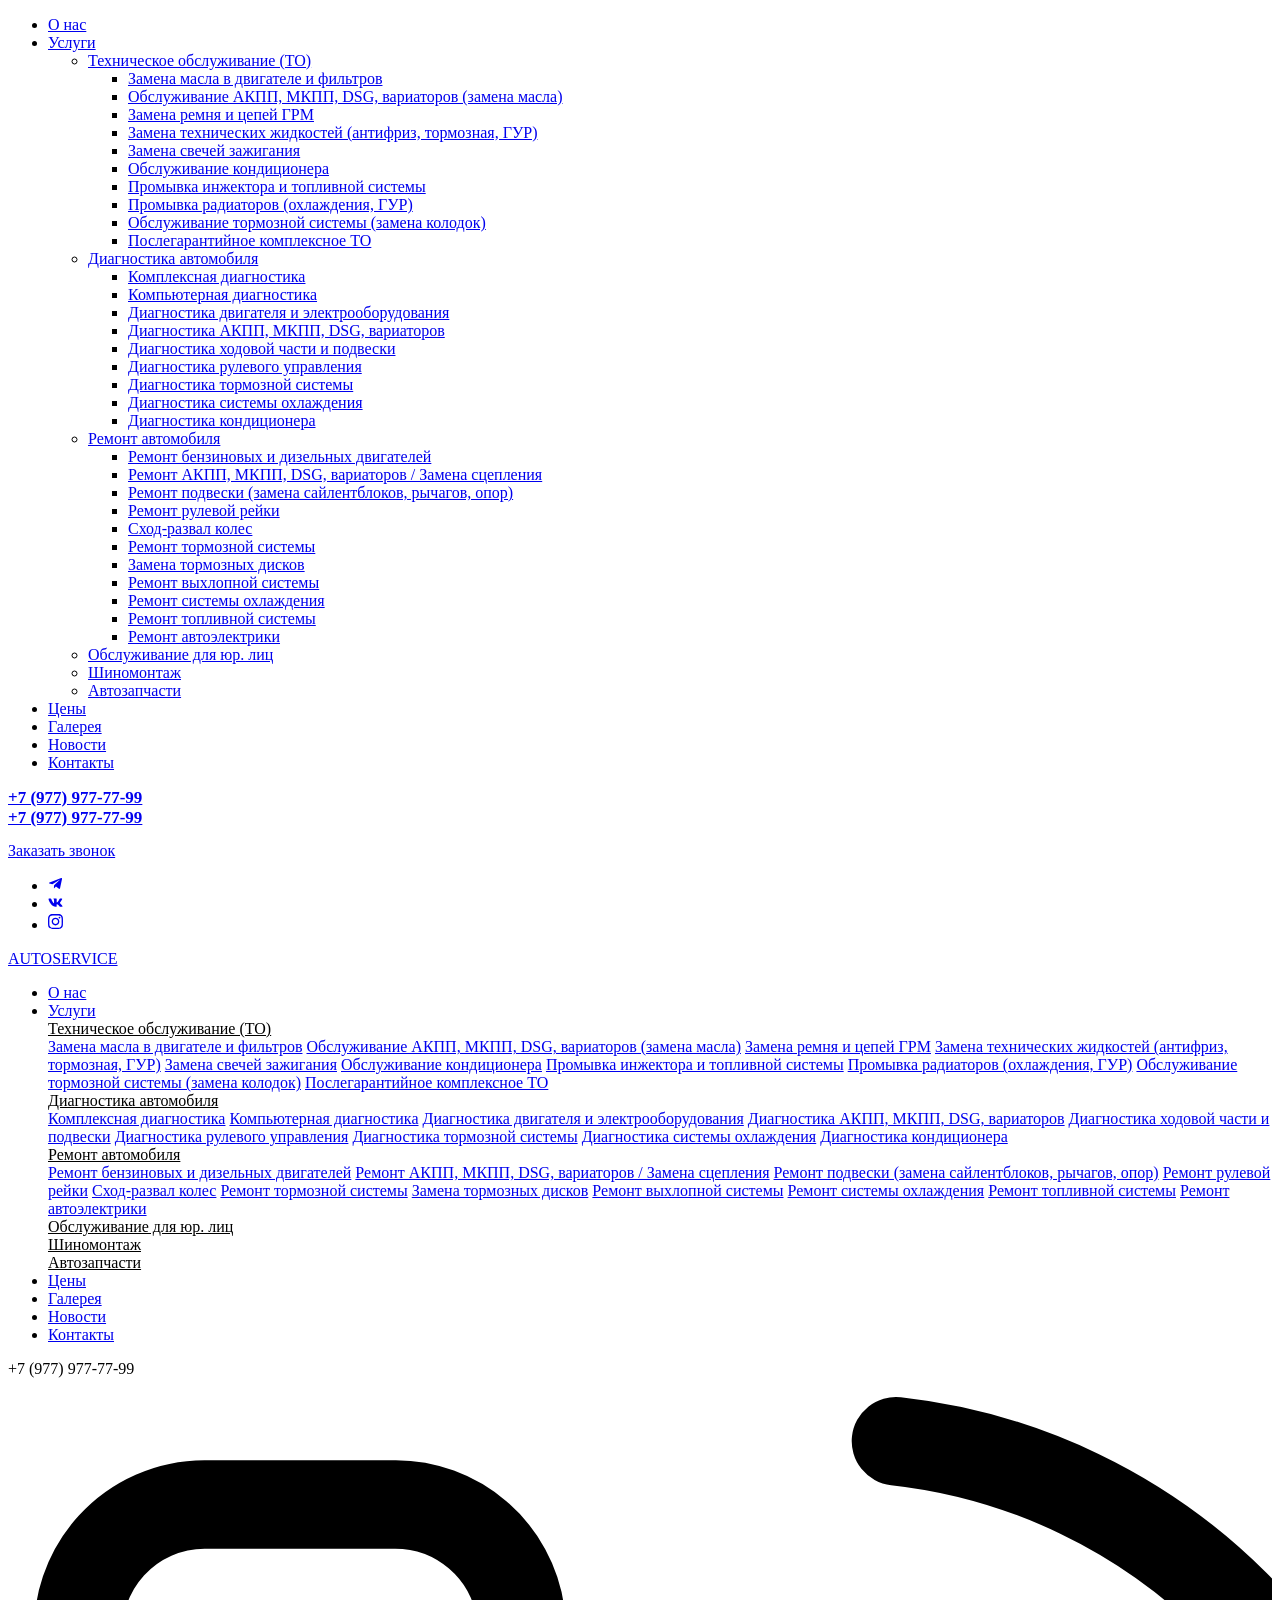
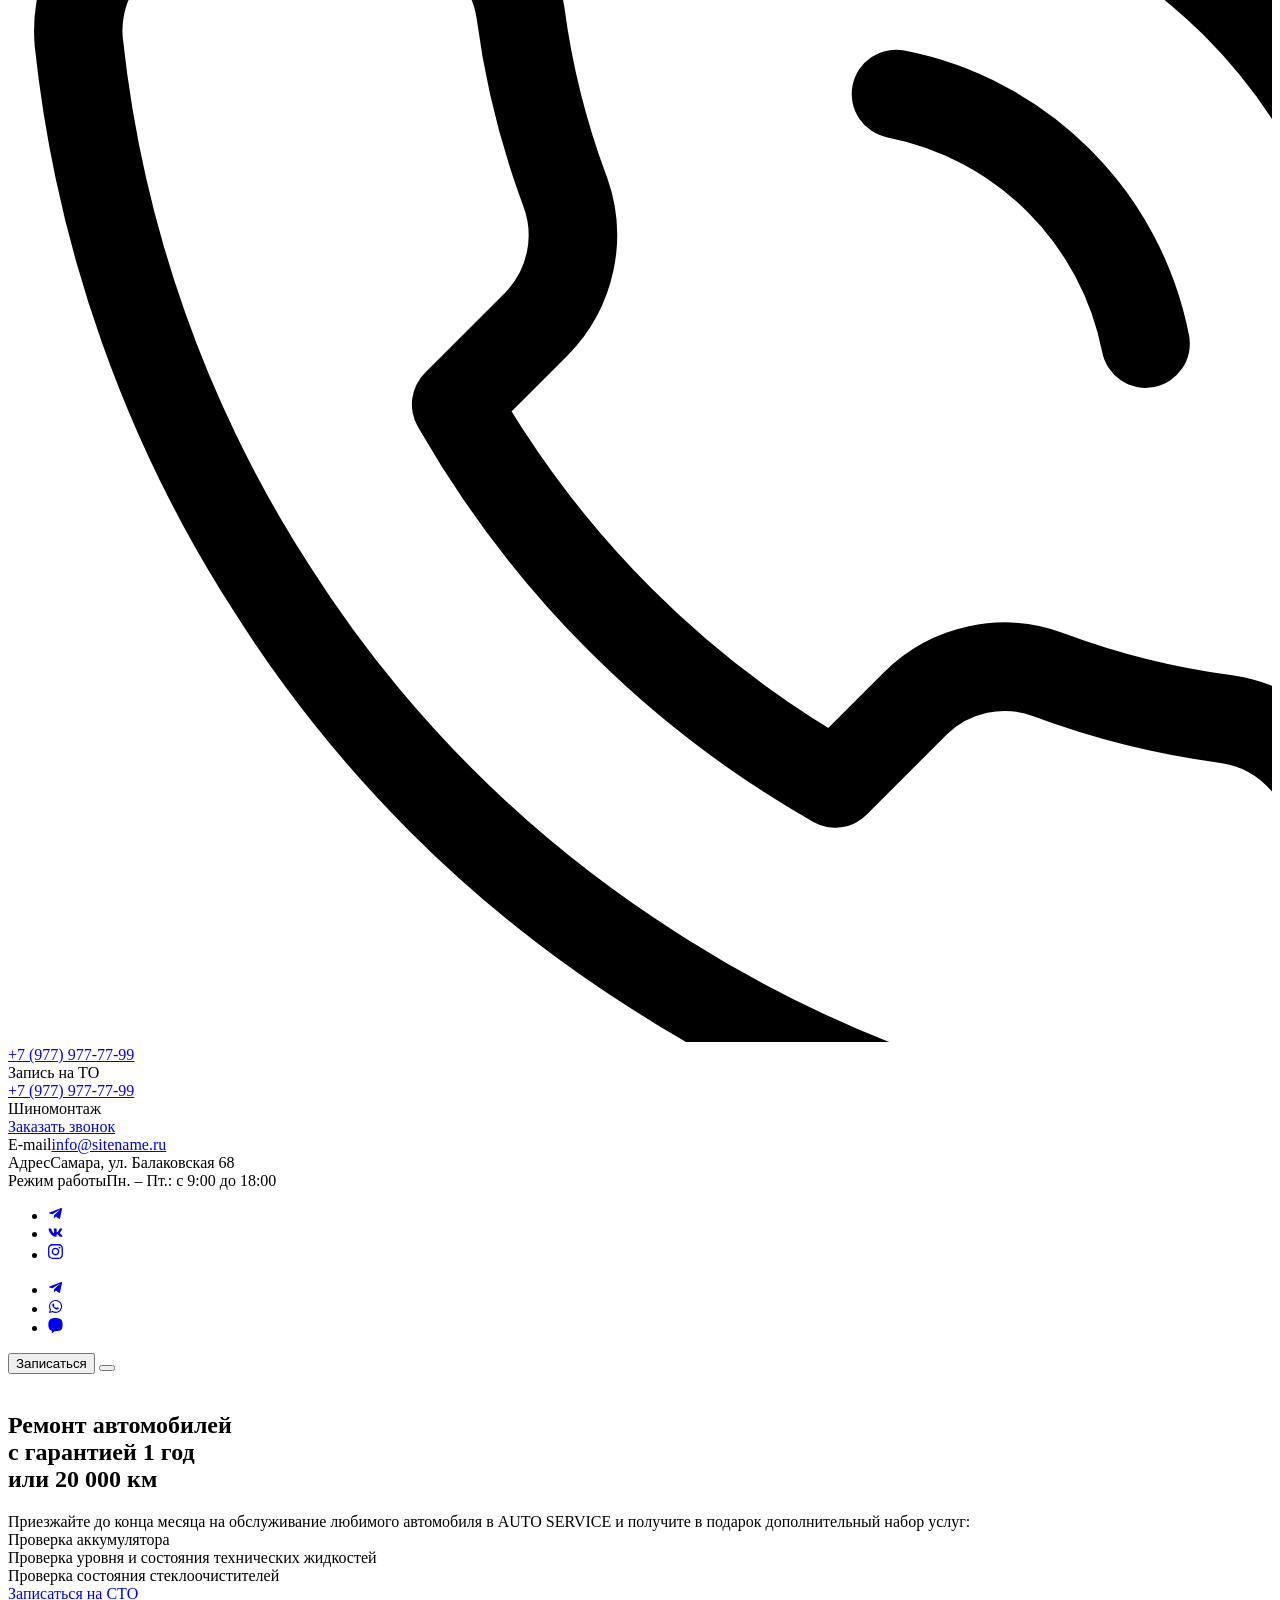
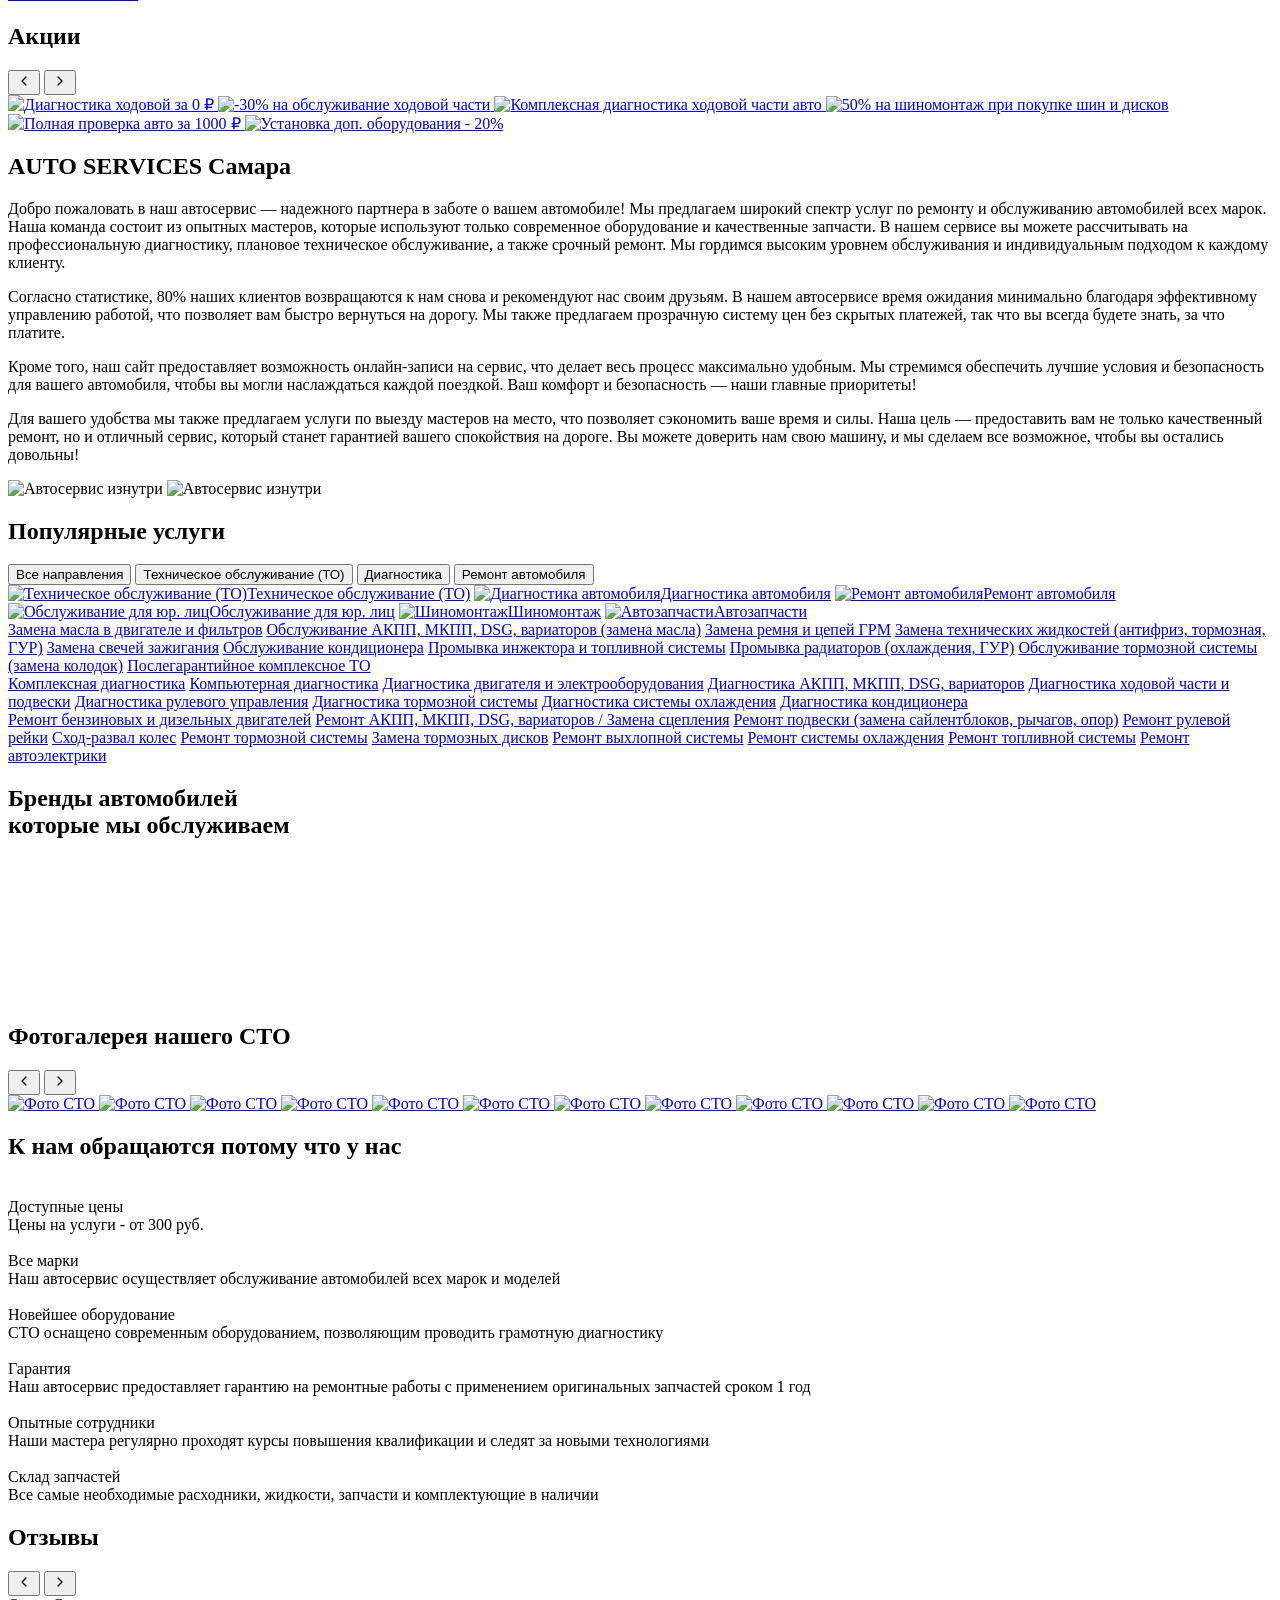
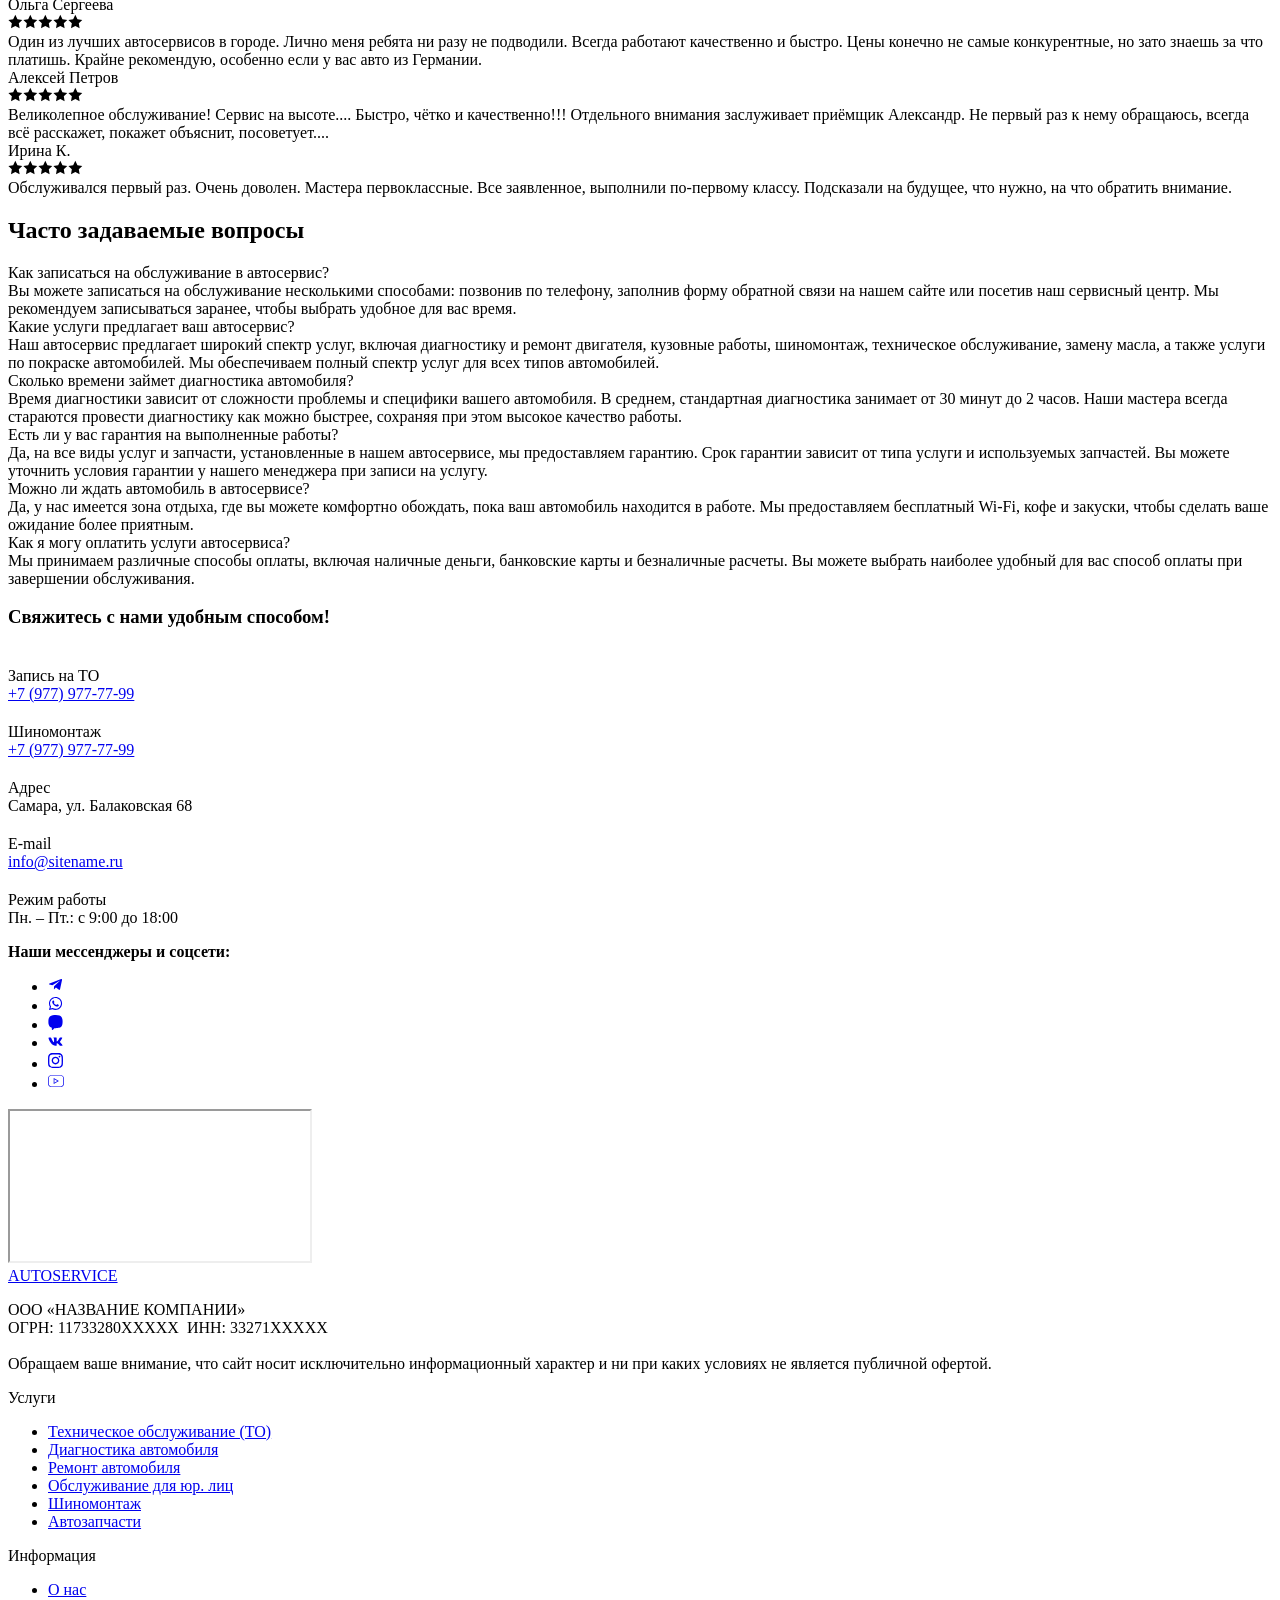
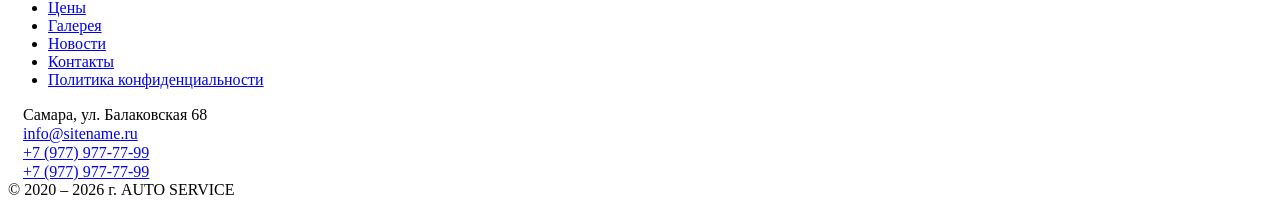
==== var2/index.html @ 4be0362b "Title: Создание многостраничного адаптивного сайта автосервиса Key features implemented: - Созданы т" ====
<!doctype html>
<html lang="ru">
<head>
<meta charset="utf-8">
<title>AUTO SERVICE — автосервис в Самаре: ремонт, диагностика, шиномонтаж</title>
<meta name="description" content="Автосервис полного цикла в Самаре: ремонт двигателя, ходовой части, диагностика, шиномонтаж, детейлинг, установка доп. оборудования. Гарантия 1 год.">
<meta name="viewport" content="width=device-width, initial-scale=1">
<meta http-equiv="X-UA-Compatible" content="IE=edge">
<meta name="theme-color" content="#17181a">
<link rel="shortcut icon" type="image/x-icon" href="img/favicon.ico">
<link rel="stylesheet" href="css/vendor/fancybox.css">
<link rel="stylesheet" href="css/style.css">
</head>
<body class="">

<div class="overlay"></div>
<nav class="mobile_menu">
  <ul>
    <li><a href="about.html">О нас</a></li>
    <li class="menu_sub">
		<a href="uslugi.html">Услуги<span class="submenu_toggle"></span></a>
		<ul>
			<li class="menu_sub">
				<a href="uslugi-diagnostika.html">Техническое обслуживание (ТО)<span class="submenu_toggle"></span></a>
				<ul>
					<li><a href="uslugi-diagnostika-diagnostika-xodovoj-chasti.html">Замена масла в двигателе и фильтров</a></li>
					<li><a href="uslugi-diagnostika-diagnostika-xodovoj-chasti.html">Обслуживание АКПП, МКПП, DSG, вариаторов (замена масла)</a></li>
					<li><a href="uslugi-diagnostika-diagnostika-xodovoj-chasti.html">Замена ремня и цепей ГРМ</a></li>
					<li><a href="uslugi-diagnostika-diagnostika-xodovoj-chasti.html">Замена технических жидкостей (антифриз, тормозная, ГУР)</a></li>
					<li><a href="uslugi-diagnostika-diagnostika-xodovoj-chasti.html">Замена свечей зажигания</a></li>
					<li><a href="uslugi-diagnostika-diagnostika-xodovoj-chasti.html">Обслуживание кондиционера</a></li>
					<li><a href="uslugi-diagnostika-diagnostika-xodovoj-chasti.html">Промывка инжектора и топливной системы</a></li>
					<li><a href="uslugi-diagnostika-diagnostika-xodovoj-chasti.html">Промывка радиаторов (охлаждения, ГУР)</a></li>
					<li><a href="uslugi-diagnostika-diagnostika-xodovoj-chasti.html">Обслуживание тормозной системы (замена колодок)</a></li>
					<li><a href="uslugi-diagnostika-diagnostika-xodovoj-chasti.html">Послегарантийное комплексное ТО</a></li>
				</ul>
			</li>			
			<li class="menu_sub">
				<a href="uslugi-diagnostika.html">Диагностика автомобиля<span class="submenu_toggle"></span></a>
				<ul>
					<li><a href="uslugi-diagnostika-diagnostika-xodovoj-chasti.html">Комплексная диагностика</a></li>
					<li><a href="uslugi-diagnostika-diagnostika-xodovoj-chasti.html">Компьютерная диагностика</a></li>
					<li><a href="uslugi-diagnostika-diagnostika-xodovoj-chasti.html">Диагностика двигателя и электрооборудования</a></li>
					<li><a href="uslugi-diagnostika-diagnostika-xodovoj-chasti.html">Диагностика АКПП, МКПП, DSG, вариаторов</a></li>
					<li><a href="uslugi-diagnostika-diagnostika-xodovoj-chasti.html">Диагностика ходовой части и подвески</a></li>
					<li><a href="uslugi-diagnostika-diagnostika-xodovoj-chasti.html">Диагностика рулевого управления</a></li>
					<li><a href="uslugi-diagnostika-diagnostika-xodovoj-chasti.html">Диагностика тормозной системы</a></li>
					<li><a href="uslugi-diagnostika-diagnostika-xodovoj-chasti.html">Диагностика системы охлаждения</a></li>
					<li><a href="uslugi-diagnostika-diagnostika-xodovoj-chasti.html">Диагностика кондиционера</a></li>	
				</ul>
			</li>
			<li class="menu_sub">
				<a href="uslugi-diagnostika.html">Ремонт автомобиля<span class="submenu_toggle"></span></a>
				<ul>
					<li><a href="uslugi-diagnostika-diagnostika-xodovoj-chasti.html">Ремонт бензиновых и дизельных двигателей</a></li>
					<li><a href="uslugi-diagnostika-diagnostika-xodovoj-chasti.html">Ремонт АКПП, МКПП, DSG, вариаторов / Замена сцепления</a></li>
					<li><a href="uslugi-diagnostika-diagnostika-xodovoj-chasti.html">Ремонт подвески (замена сайлентблоков, рычагов, опор)</a></li>
					<li><a href="uslugi-diagnostika-diagnostika-xodovoj-chasti.html">Ремонт рулевой рейки</a></li>
					<li><a href="uslugi-diagnostika-diagnostika-xodovoj-chasti.html">Сход-развал колес</a></li>
					<li><a href="uslugi-diagnostika-diagnostika-xodovoj-chasti.html">Ремонт тормозной системы</a></li>
					<li><a href="uslugi-diagnostika-diagnostika-xodovoj-chasti.html">Замена тормозных дисков</a></li>
					<li><a href="uslugi-diagnostika-diagnostika-xodovoj-chasti.html">Ремонт выхлопной системы</a></li>
					<li><a href="uslugi-diagnostika-diagnostika-xodovoj-chasti.html">Ремонт системы охлаждения</a></li>
					<li><a href="uslugi-diagnostika-diagnostika-xodovoj-chasti.html">Ремонт топливной системы</a></li>
					<li><a href="uslugi-diagnostika-diagnostika-xodovoj-chasti.html">Ремонт автоэлектрики</a></li>
				</ul>
			</li>
			<li><a href="uslugi-diagnostika.html">Обслуживание для юр. лиц</a></li>
			<li><a href="uslugi-diagnostika.html">Шиномонтаж</a></li>
			<li><a href="uslugi-diagnostika.html">Автозапчасти</a></li>
		</ul>
    </li>
    <li><a href="/">Цены</a></li>
    <li><a href="/">Галерея</a></li>
    <li><a href="news.html">Новости</a></li>
    <li><a href="kontaktyi.html">Контакты</a></li>
  </ul>
  <div class="mobile_menu_phone">
    <div class="phone_line"><a href="tel:+79779777799" style="font-weight:700;font-size:17px;">+7 (977) 977-77-99</a></div>
    <div class="phone_line"><a href="tel:+79779777799" style="font-weight:700;font-size:17px;">+7 (977) 977-77-99</a></div>
    <div style="margin-top:14px;"><a href="#section_forma" class="btn full_width" data-modal="#section_forma" data-modal-title="Заказать звонок">Заказать звонок</a></div>
  </div>
  <ul class="soc_nav mobile_menu_social">
    <li><a href="/" target="_blank" rel="noopener"><svg width="15" height="15" viewBox="0 0 448 512" fill="currentColor"><path d="M446.7 98.6l-67.6 318.8c-5.1 22.5-18.4 28.1-37.3 17.5l-103-75.9-49.7 47.8c-5.5 5.5-10.1 10.1-20.7 10.1l7.4-104.9 190.9-172.5c8.3-7.4-1.8-11.5-12.9-4.1L117.8 284 16.2 252.2c-22.1-6.9-22.5-22.1 4.6-32.7L418.2 66.4c18.4-6.9 34.5 4.1 28.5 32.2z"/></svg></a></li>
    <li><a href="https://vk.com/" target="_blank" rel="noopener"><svg width="15" height="13.3" viewBox="0 0 576 512" fill="currentColor"><path d="M545 117.7c3.7-12.5 0-21.7-17.8-21.7h-58.9c-15 0-21.9 7.9-25.6 16.7 0 0-30 73.1-72.4 120.5-13.7 13.7-20 18.1-27.5 18.1-3.7 0-9.4-4.4-9.4-16.9V117.7c0-15-4.2-21.7-16.6-21.7h-92.6c-9.4 0-15 7-15 13.5 0 14.2 21.2 17.5 23.4 57.5v86.8c0 19-3.4 22.5-10.9 22.5-20 0-68.6-73.4-97.4-157.4-5.8-16.3-11.5-22.9-26.6-22.9H38.8c-16.8 0-20.2 7.9-20.2 16.7 0 15.6 20 93.1 93.1 195.5C160.4 378.1 229 416 291.4 416c37.5 0 42.1-8.4 42.1-22.9 0-66.8-3.4-73.1 15.4-73.1 8.7 0 23.7 4.4 58.7 38.1 40 40 46.6 57.9 69 57.9h58.9c16.8 0 25.3-8.4 20.4-25-11.2-34.9-86.9-106.7-90.3-111.5-8.7-11.2-6.2-16.2 0-26.2.1-.1 72-101.3 79.4-135.6z"/></svg></a></li>
    <li><a href="https://www.instagram.com/" target="_blank" rel="noopener"><svg width="15" height="17.1" viewBox="0 0 448 512" fill="currentColor"><path d="M224.1 141c-63.6 0-114.9 51.3-114.9 114.9s51.3 114.9 114.9 114.9S339 319.5 339 255.9 287.7 141 224.1 141zm0 189.6c-41.1 0-74.7-33.5-74.7-74.7s33.5-74.7 74.7-74.7 74.7 33.5 74.7 74.7-33.6 74.7-74.7 74.7zm146.4-194.3c0 14.9-12 26.8-26.8 26.8-14.9 0-26.8-12-26.8-26.8s12-26.8 26.8-26.8 26.8 12 26.8 26.8zm76.1 27.2c-1.7-35.9-9.9-67.7-36.2-93.9-26.2-26.2-58-34.4-93.9-36.2-37-2.1-147.9-2.1-184.9 0-35.8 1.7-67.6 9.9-93.9 36.1s-34.4 58-36.2 93.9c-2.1 37-2.1 147.9 0 184.9 1.7 35.9 9.9 67.7 36.2 93.9s58 34.4 93.9 36.2c37 2.1 147.9 2.1 184.9 0 35.9-1.7 67.7-9.9 93.9-36.2 26.2-26.2 34.4-58 36.2-93.9 2.1-37 2.1-147.8 0-184.8zM398.8 388c-7.8 19.6-22.9 34.7-42.6 42.6-29.5 11.7-99.5 9-132.1 9s-102.7 2.6-132.1-9c-19.6-7.8-34.7-22.9-42.6-42.6-11.7-29.5-9-99.5-9-132.1s-2.6-102.7 9-132.1c7.8-19.6 22.9-34.7 42.6-42.6 29.5-11.7 99.5-9 132.1-9s102.7-2.6 132.1 9c19.6 7.8 34.7 22.9 42.6 42.6 11.7 29.5 9 99.5 9 132.1s2.7 102.7-9 132.1z"/></svg></a></li>
  </ul>
</nav>
<div id="top_head">
<div class="head_top">
  <div class="wrapper head_top_line">
    <a href="/" class="logo">AUTO<span>SERVICE</span></a>
    <nav class="top_menu">
      <ul>
        <li><a href="about.html">О нас</a></li>
        <li class="menu_sub">
			<a href="uslugi.html">Услуги</a>
			<div class="nav_dropdown dop_razdel_manu">
				<div>
					<div class="nav_dropdown_name_razdela"><a href="uslugi-diagnostika.html" style="color:inherit">Техническое обслуживание (ТО)</a></div>
					<a href="uslugi-diagnostika-diagnostika-xodovoj-chasti.html">Замена масла в двигателе и фильтров</a>
					<a href="uslugi-diagnostika-diagnostika-xodovoj-chasti.html">Обслуживание АКПП, МКПП, DSG, вариаторов (замена масла)</a>
					<a href="uslugi-diagnostika-diagnostika-xodovoj-chasti.html">Замена ремня и цепей ГРМ</a>
					<a href="uslugi-diagnostika-diagnostika-xodovoj-chasti.html">Замена технических жидкостей (антифриз, тормозная, ГУР)</a>
					<a href="uslugi-diagnostika-diagnostika-xodovoj-chasti.html">Замена свечей зажигания</a>
					<a href="uslugi-diagnostika-diagnostika-xodovoj-chasti.html">Обслуживание кондиционера</a>
					<a href="uslugi-diagnostika-diagnostika-xodovoj-chasti.html">Промывка инжектора и топливной системы</a>
					<a href="uslugi-diagnostika-diagnostika-xodovoj-chasti.html">Промывка радиаторов (охлаждения, ГУР)</a>
					<a href="uslugi-diagnostika-diagnostika-xodovoj-chasti.html">Обслуживание тормозной системы (замена колодок)</a>
					<a href="uslugi-diagnostika-diagnostika-xodovoj-chasti.html">Послегарантийное комплексное ТО</a>
				</div>
				<div>
					<div class="nav_dropdown_name_razdela"><a href="uslugi-diagnostika.html" style="color:inherit">Диагностика автомобиля</a></div>
					<a href="uslugi-diagnostika-diagnostika-xodovoj-chasti.html">Комплексная диагностика</a>
					<a href="uslugi-diagnostika-diagnostika-xodovoj-chasti.html">Компьютерная диагностика</a>
					<a href="uslugi-diagnostika-diagnostika-xodovoj-chasti.html">Диагностика двигателя и электрооборудования</a>
					<a href="uslugi-diagnostika-diagnostika-xodovoj-chasti.html">Диагностика АКПП, МКПП, DSG, вариаторов</a>
					<a href="uslugi-diagnostika-diagnostika-xodovoj-chasti.html">Диагностика ходовой части и подвески</a>
					<a href="uslugi-diagnostika-diagnostika-xodovoj-chasti.html">Диагностика рулевого управления</a>
					<a href="uslugi-diagnostika-diagnostika-xodovoj-chasti.html">Диагностика тормозной системы</a>
					<a href="uslugi-diagnostika-diagnostika-xodovoj-chasti.html">Диагностика системы охлаждения</a>
					<a href="uslugi-diagnostika-diagnostika-xodovoj-chasti.html">Диагностика кондиционера</a>
				</div>
				<div>
					<div class="nav_dropdown_name_razdela"><a href="uslugi-diagnostika.html" style="color:inherit">Ремонт автомобиля</a></div>
					<a href="uslugi-diagnostika-diagnostika-xodovoj-chasti.html">Ремонт бензиновых и дизельных двигателей</a>
					<a href="uslugi-diagnostika-diagnostika-xodovoj-chasti.html">Ремонт АКПП, МКПП, DSG, вариаторов / Замена сцепления</a>
					<a href="uslugi-diagnostika-diagnostika-xodovoj-chasti.html">Ремонт подвески (замена сайлентблоков, рычагов, опор)</a>
					<a href="uslugi-diagnostika-diagnostika-xodovoj-chasti.html">Ремонт рулевой рейки</a>
					<a href="uslugi-diagnostika-diagnostika-xodovoj-chasti.html">Сход-развал колес</a>
					<a href="uslugi-diagnostika-diagnostika-xodovoj-chasti.html">Ремонт тормозной системы</a>
					<a href="uslugi-diagnostika-diagnostika-xodovoj-chasti.html">Замена тормозных дисков</a>
					<a href="uslugi-diagnostika-diagnostika-xodovoj-chasti.html">Ремонт выхлопной системы</a>
					<a href="uslugi-diagnostika-diagnostika-xodovoj-chasti.html">Ремонт системы охлаждения</a>
					<a href="uslugi-diagnostika-diagnostika-xodovoj-chasti.html">Ремонт топливной системы</a>
					<a href="uslugi-diagnostika-diagnostika-xodovoj-chasti.html">Ремонт автоэлектрики</a>
				</div>
				<div>
					<div class="nav_dropdown_name_razdela"><a href="uslugi-diagnostika.html" style="color:inherit">Обслуживание для юр. лиц</a></div>
				</div>
				<div>
					<div class="nav_dropdown_name_razdela"><a href="uslugi-diagnostika.html" style="color:inherit">Шиномонтаж</a></div>
				</div>
				<div>
					<div class="nav_dropdown_name_razdela"><a href="uslugi-diagnostika.html" style="color:inherit">Автозапчасти</a></div>
				</div>
			</div>
        </li>
        <li><a href="/">Цены</a></li>
        <li><a href="/">Галерея</a></li>
        <li><a href="news.html">Новости</a></li>
        <li><a href="kontaktyi.html">Контакты</a></li>
      </ul>
    </nav>

    <div class="head_top_block">
      <div class="head_top_phone_block hidden_xs">
        <span class="head_top_phone_btn" style="cursor: default;">
          +7 (977) 977-77-99
          <svg viewBox="0 0 20 20" fill="none" xmlns="http://www.w3.org/2000/svg"><path d="M14.05 5C15.0267 5.19057 15.9244 5.66826 16.6281 6.37194C17.3317 7.07561 17.8094 7.97326 18 8.95M14.05 1C16.0793 1.22544 17.9716 2.13417 19.4162 3.57701C20.8609 5.01984 21.772 6.91101 22 8.94M21 16.92V19.92C21.0011 20.1985 20.9441 20.4742 20.8325 20.7293C20.7209 20.9845 20.5573 21.2136 20.3521 21.4019C20.1468 21.5901 19.9046 21.7335 19.6407 21.8227C19.3769 21.9119 19.0974 21.9451 18.82 21.92C15.7428 21.5856 12.787 20.5341 10.19 18.85C7.77382 17.3147 5.72533 15.2662 4.18999 12.85C2.49997 10.2412 1.44824 7.27099 1.11999 4.18C1.095 3.90347 1.12787 3.62476 1.21649 3.36162C1.30512 3.09849 1.44756 2.85669 1.63476 2.65162C1.82196 2.44655 2.0498 2.28271 2.30379 2.17052C2.55777 2.05833 2.83233 2.00026 3.10999 2H6.10999C6.5953 1.99522 7.06579 2.16708 7.43376 2.48353C7.80173 2.79999 8.04207 3.23945 8.10999 3.72C8.23662 4.68007 8.47144 5.62273 8.80999 6.53C8.94454 6.88792 8.97366 7.27691 8.8939 7.65088C8.81415 8.02485 8.62886 8.36811 8.35999 8.64L7.08999 9.91C8.51355 12.4135 10.5864 14.4864 13.09 15.91L14.36 14.64C14.6319 14.3711 14.9751 14.1858 15.3491 14.1061C15.7231 14.0263 16.1121 14.0555 16.47 14.19C17.3773 14.5286 18.3199 14.7634 19.28 14.89C19.7658 14.9585 20.2094 15.2032 20.5265 15.5775C20.8437 15.9518 21.0122 16.4296 21 16.92Z" stroke="currentColor" stroke-width="1.4" stroke-linecap="round" stroke-linejoin="round" fill="none"/></svg>
        </span>
        <div class="head_top_phone_panel">
          <div class="phone_line">
            <a href="tel:+79779777799">+7 (977) 977-77-99</a>
            <div class="desc">Запись на ТО</div>
          </div>
          <div class="phone_line">
            <a href="tel:+79779777799">+7 (977) 977-77-99</a>
            <div class="desc">Шиномонтаж</div>
          </div>
          <a href="#section_forma" class="btn full_width" data-modal="#section_forma" data-modal-title="Заказать звонок">Заказать звонок</a>
          <div class="contact_li"><span class="contact_li_name">E-mail</span><a href="mailto:info@sitename.ru">info@sitename.ru</a></div>
          <div class="contact_li"><span class="contact_li_name">Адрес</span>Самара, ул. Балаковская 68</div>
          <div class="contact_li"><span class="contact_li_name">Режим работы</span>Пн. – Пт.: с 9:00 до 18:00</div>
          <ul class="soc_nav">
            <li><a href="/" target="_blank" rel="noopener" aria-label="telegram"><svg width="15" height="15" viewBox="0 0 448 512" fill="currentColor"><path d="M446.7 98.6l-67.6 318.8c-5.1 22.5-18.4 28.1-37.3 17.5l-103-75.9-49.7 47.8c-5.5 5.5-10.1 10.1-20.7 10.1l7.4-104.9 190.9-172.5c8.3-7.4-1.8-11.5-12.9-4.1L117.8 284 16.2 252.2c-22.1-6.9-22.5-22.1 4.6-32.7L418.2 66.4c18.4-6.9 34.5 4.1 28.5 32.2z"/></svg></a></li>
            <li><a href="https://vk.com/" target="_blank" rel="noopener" aria-label="vk"><svg width="15" height="13.3" viewBox="0 0 576 512" fill="currentColor"><path d="M545 117.7c3.7-12.5 0-21.7-17.8-21.7h-58.9c-15 0-21.9 7.9-25.6 16.7 0 0-30 73.1-72.4 120.5-13.7 13.7-20 18.1-27.5 18.1-3.7 0-9.4-4.4-9.4-16.9V117.7c0-15-4.2-21.7-16.6-21.7h-92.6c-9.4 0-15 7-15 13.5 0 14.2 21.2 17.5 23.4 57.5v86.8c0 19-3.4 22.5-10.9 22.5-20 0-68.6-73.4-97.4-157.4-5.8-16.3-11.5-22.9-26.6-22.9H38.8c-16.8 0-20.2 7.9-20.2 16.7 0 15.6 20 93.1 93.1 195.5C160.4 378.1 229 416 291.4 416c37.5 0 42.1-8.4 42.1-22.9 0-66.8-3.4-73.1 15.4-73.1 8.7 0 23.7 4.4 58.7 38.1 40 40 46.6 57.9 69 57.9h58.9c16.8 0 25.3-8.4 20.4-25-11.2-34.9-86.9-106.7-90.3-111.5-8.7-11.2-6.2-16.2 0-26.2.1-.1 72-101.3 79.4-135.6z"/></svg></a></li>
            <li><a href="https://www.instagram.com/" target="_blank" rel="noopener" aria-label="instagram"><svg width="15" height="17.1" viewBox="0 0 448 512" fill="currentColor"><path d="M224.1 141c-63.6 0-114.9 51.3-114.9 114.9s51.3 114.9 114.9 114.9S339 319.5 339 255.9 287.7 141 224.1 141zm0 189.6c-41.1 0-74.7-33.5-74.7-74.7s33.5-74.7 74.7-74.7 74.7 33.5 74.7 74.7-33.6 74.7-74.7 74.7zm146.4-194.3c0 14.9-12 26.8-26.8 26.8-14.9 0-26.8-12-26.8-26.8s12-26.8 26.8-26.8 26.8 12 26.8 26.8zm76.1 27.2c-1.7-35.9-9.9-67.7-36.2-93.9-26.2-26.2-58-34.4-93.9-36.2-37-2.1-147.9-2.1-184.9 0-35.8 1.7-67.6 9.9-93.9 36.1s-34.4 58-36.2 93.9c-2.1 37-2.1 147.9 0 184.9 1.7 35.9 9.9 67.7 36.2 93.9s58 34.4 93.9 36.2c37 2.1 147.9 2.1 184.9 0 35.9-1.7 67.7-9.9 93.9-36.2 26.2-26.2 34.4-58 36.2-93.9 2.1-37 2.1-147.8 0-184.8zM398.8 388c-7.8 19.6-22.9 34.7-42.6 42.6-29.5 11.7-99.5 9-132.1 9s-102.7 2.6-132.1-9c-19.6-7.8-34.7-22.9-42.6-42.6-11.7-29.5-9-99.5-9-132.1s-2.6-102.7 9-132.1c7.8-19.6 22.9-34.7 42.6-42.6 29.5-11.7 99.5-9 132.1-9s102.7-2.6 132.1 9c19.6 7.8 34.7 22.9 42.6 42.6 11.7 29.5 9 99.5 9 132.1s2.7 102.7-9 132.1z"/></svg></a></li>
          </ul>
        </div>
      </div>

      <ul class="soc_nav hidden_xs">
        <li><a href="/" target="_blank" rel="noopener" aria-label="telegram"><svg width="15" height="15" viewBox="0 0 448 512" fill="currentColor"><path d="M446.7 98.6l-67.6 318.8c-5.1 22.5-18.4 28.1-37.3 17.5l-103-75.9-49.7 47.8c-5.5 5.5-10.1 10.1-20.7 10.1l7.4-104.9 190.9-172.5c8.3-7.4-1.8-11.5-12.9-4.1L117.8 284 16.2 252.2c-22.1-6.9-22.5-22.1 4.6-32.7L418.2 66.4c18.4-6.9 34.5 4.1 28.5 32.2z"/></svg></a></li>
        <li><a href="https://api.whatsapp.com/send?phone=" target="_blank" rel="noopener" aria-label="whatsapp"><svg width="15" height="15" viewBox="0 0 448 512" fill="currentColor"><path d="M380.9 97.1C339 55.1 283.2 32 223.9 32c-122.4 0-222 99.6-222 222 0 39.1 10.2 77.3 29.6 111L0 480l117.7-30.9c32.4 17.7 68.9 27 106.1 27h.1c122.3 0 224.1-99.6 224.1-222 0-59.3-25.2-115-67.1-157zm-157 341.6c-33.2 0-65.7-8.9-94-25.7l-6.7-4-69.8 18.3L72 359.2l-4.4-7c-18.5-29.4-28.2-63.3-28.2-98.2 0-101.7 82.8-184.5 184.6-184.5 49.3 0 95.6 19.2 130.4 54.1 34.8 34.9 56.2 81.2 56.1 130.5 0 101.8-84.9 184.6-186.6 184.6zm101.2-138.2c-5.5-2.8-32.8-16.2-37.9-18-5.1-1.9-8.8-2.8-12.5 2.8-3.7 5.6-14.3 18-17.6 21.8-3.2 3.7-6.5 4.2-12 1.4-32.6-16.3-54-29.1-75.5-66-5.7-9.8 5.7-9.1 16.3-30.3 1.8-3.7.9-6.9-.5-9.7-1.4-2.8-12.5-30.1-17.1-41.2-4.5-10.8-9.1-9.3-12.5-9.5-3.2-.2-6.9-.2-10.6-.2-3.7 0-9.7 1.4-14.8 6.9-5.1 5.6-19.4 19-19.4 46.3 0 27.3 19.9 53.7 22.6 57.4 2.8 3.7 39.1 59.7 94.8 83.8 35.2 15.2 49 16.5 66.6 13.9 10.7-1.6 32.8-13.4 37.4-26.4 4.6-13 4.6-24.1 3.2-26.4-1.3-2.5-5-3.9-10.5-6.6z"/></svg></a></li>
        <li><a href="viber://chat?number=" target="_blank" rel="noopener" aria-label="viber"><svg width="15" height="15" viewBox="0 0 512 512" fill="currentColor"><path d="M444 49.9C431.3 38.2 379.9.9 265.3.4c0 0-135.1-8.1-200.9 52.3C27.8 89.3 14.9 143 13.5 209.5c-1.4 66.5-3.1 191.1 117 224.9h.1l-.1 51.6s-.8 20.9 13 25.1c16.6 5.2 26.4-10.7 42.3-27.8 8.7-9.4 20.7-23.2 29.8-33.7 82.2 6.9 145.3-8.9 152.5-11.2 16.6-5.4 110.5-17.4 125.7-142 15.8-128.6-7.6-209.8-49.8-246.5z"/></svg></a></li>
      </ul>

      <button class="btn hidden_xs" data-modal="#section_forma" data-modal-title="Записаться на СТО">Записаться</button>

      <button class="burger" aria-label="Меню"><span></span></button>
    </div>
  </div>
</div>
<div class="head_top_spacer"></div></div>

<main>

<section class="home_slid">
  <div class="home_slid_img"><img src="img/43ffbc74-d67e-4b13-aaac-283a6806bab0_1910x1080_3d7.webp" alt="" loading="eager"></div>
  <div class="home_slid_block">
    <div class="wrapper">
      <div class="home_slid_section">
        <div data-reveal>
          <h1><span>Ремонт автомобилей</span> <br>с гарантией 1 год <br>или 20 000 км</h1>
          <div class="home_slid_slogan">Приезжайте до конца месяца на обслуживание любимого автомобиля в AUTO SERVICE и получите в подарок дополнительный набор услуг:</div>
          <div class="home_slid_preim">
            <div class="item">Проверка аккумулятора</div>
            <div class="item">Проверка уровня и состояния технических жидкостей</div>
            <div class="item">Проверка состояния стеклоочистителей</div>
          </div>
          <div class="push30"></div>
          <a href="#section_forma" class="btn anim_link btn_xl" data-modal="#section_forma" data-modal-title="Записаться на СТО" data-modal-theme="Запись на СТО">Записаться на СТО</a>
        </div>
      </div>
    </div>
  </div>
</section>

<div class="push70"></div>

<div class="section pt0" id="section_akcii">
  <div class="wrapper">
    <div class="section_carousel" data-reveal>
      <h2>Акции</h2>
      <div class="carousel_nav">
        <button type="button" data-carousel-prev aria-label="Назад"><svg width="16" height="16" viewBox="0 0 24 24" fill="none"><path d="M15 6l-6 6 6 6" stroke="currentColor" stroke-width="2" fill="none" stroke-linecap="round" stroke-linejoin="round"/></svg></button>
        <button type="button" data-carousel-next aria-label="Вперёд"><svg width="16" height="16" viewBox="0 0 24 24" fill="none"><path d="M9 6l6 6-6 6" stroke="currentColor" stroke-width="2" fill="none" stroke-linecap="round" stroke-linejoin="round"/></svg></button>
      </div>
    </div>
    <div class="carousel_brand">
      <div class="akcii_carousel carousel_track" data-carousel-scroll>
        <a href="#section_forma" class="akcii_item" data-modal="#section_forma" data-modal-title="Учавствовать в акции: Диагностика ходовой за 0 ₽" data-modal-theme="Запись по акции: Диагностика ходовой за 0 ₽">
          <img loading="lazy" src="img/action1.webp" alt="Диагностика ходовой за 0 ₽">
        </a>
        <a href="#section_forma" class="akcii_item" data-modal="#section_forma" data-modal-title="Учавствовать в акции: -30% на обслуживание ходовой части" data-modal-theme="Запись по акции: -30% на обслуживание ходовой части">
          <img loading="lazy" src="img/action3.webp" alt="-30% на обслуживание ходовой части">
        </a>
        <a href="#section_forma" class="akcii_item" data-modal="#section_forma" data-modal-title="Учавствовать в акции: Комплексная диагностика ходовой части авто" data-modal-theme="Запись по акции: Комплексная диагностика ходовой части авто">
          <img loading="lazy" src="img/action4.webp" alt="Комплексная диагностика ходовой части авто">
        </a>
        <a href="#section_forma" class="akcii_item" data-modal="#section_forma" data-modal-title="Учавствовать в акции: 50% на шиномонтаж при покупке шин и дисков" data-modal-theme="Запись по акции: 50% на шиномонтаж при покупке шин и дисков">
          <img loading="lazy" src="img/action5.webp" alt="50% на шиномонтаж при покупке шин и дисков">
        </a>
        <a href="#section_forma" class="akcii_item" data-modal="#section_forma" data-modal-title="Учавствовать в акции: Полная проверка авто за 1000 ₽" data-modal-theme="Запись по акции: Полная проверка авто за 1000 ₽">
          <img loading="lazy" src="img/action2.webp" alt="Полная проверка авто за 1000 ₽">
        </a>
        <a href="#section_forma" class="akcii_item" data-modal="#section_forma" data-modal-title="Учавствовать в акции: Установка доп. оборудования - 20%" data-modal-theme="Запись по акции: Установка доп. оборудования - 20%">
          <img loading="lazy" src="img/action6.webp" alt="Установка доп. оборудования - 20%">
        </a>
      </div>
    </div>
  </div>
</div>


<div class="section pt0" id="section_company">
  <div class="wrapper">
    <div class="company_block">
      <div data-reveal="left">
        <h2><span class="theme_color">AUTO SERVICES</span> Самара</h2>
        <p>Добро пожаловать в наш автосервис — надежного партнера в заботе о вашем автомобиле! Мы предлагаем широкий спектр услуг по ремонту и обслуживанию автомобилей всех марок. Наша команда состоит из опытных мастеров, которые используют только современное оборудование и качественные запчасти. В нашем сервисе вы можете рассчитывать на профессиональную диагностику, плановое техническое обслуживание, а также срочный ремонт. Мы гордимся высоким уровнем обслуживания и индивидуальным подходом к каждому клиенту.</p><p>Согласно статистике, 80% наших клиентов возвращаются к нам снова и рекомендуют нас своим друзьям. В нашем автосервисе время ожидания минимально благодаря эффективному управлению работой, что позволяет вам быстро вернуться на дорогу. Мы также предлагаем прозрачную систему цен без скрытых платежей, так что вы всегда будете знать, за что платите.</p><p>Кроме того, наш сайт предоставляет возможность онлайн-записи на сервис, что делает весь процесс максимально удобным. Мы стремимся обеспечить лучшие условия и безопасность для вашего автомобиля, чтобы вы могли наслаждаться каждой поездкой. Ваш комфорт и безопасность — наши главные приоритеты!</p><p>Для вашего удобства мы также предлагаем услуги по выезду мастеров на место, что позволяет сэкономить ваше время и силы. Наша цель — предоставить вам не только качественный ремонт, но и отличный сервис, который станет гарантией вашего спокойствия на дороге. Вы можете доверить нам свою машину, и мы сделаем все возможное, чтобы вы остались довольны!</p>
      </div>
      <div class="company_img" data-reveal="right">
        <img class="img1" src="img/89d6a08b-140f-4edd-8799-de018ed88d60.webp" alt="Автосервис изнутри">
        <img class="img2" src="img/c5cf43bf-f434-4cf3-97ea-f0a60b3f8b67_520x470_799.webp" alt="Автосервис изнутри">
      </div>
    </div>
  </div>
</div>

<div class="section" id="section_service" data-tabs>
  <div class="wrapper">
    <div class="section_head" data-reveal><h2>Популярные <span>услуги</span></h2></div>
    <div class="tabs_nav" data-reveal>
      <button data-tab-btn="all" class="is_active">Все направления</button>
      <button data-tab-btn="avtoservis" class="">Техническое обслуживание (ТО)</button>
      <button data-tab-btn="diagnostika" class="">Диагностика</button>
      <button data-tab-btn="dop-oborudovanie" class="">Ремонт автомобиля</button>
    </div>
    <div data-tab-pane="all" class="tab_pane is_active">
      <div class="services_block" data-reveal-group>
		<a href="uslugi-diagnostika.html" class="service_item"><img src="img/12.webp" alt="Техническое обслуживание (ТО)" loading="lazy"><span class="service_name">Техническое обслуживание (ТО)</span></a>
		<a href="uslugi-diagnostika.html" class="service_item"><img src="img/d525d35s-1920.webp" alt="Диагностика автомобиля" loading="lazy"><span class="service_name">Диагностика автомобиля</span></a>
		<a href="uslugi-diagnostika.html" class="service_item"><img src="img/i-1.webp" alt="Ремонт автомобиля" loading="lazy"><span class="service_name">Ремонт автомобиля</span></a>
		<a href="uslugi-diagnostika.html" class="service_item"><img src="img/97759c41-55a9-44b9-9a57-c8911961d295.webp" alt="Обслуживание для юр. лиц" loading="lazy"><span class="service_name">Обслуживание для юр. лиц</span></a>
		<a href="uslugi-diagnostika.html" class="service_item"><img src="img/858c81d3-0e99-4c18-a770-fed4e215f48f.webp" alt="Шиномонтаж" loading="lazy"><span class="service_name">Шиномонтаж</span></a>
		<a href="uslugi-diagnostika.html" class="service_item"><img src="img/18o1mjcp4qzaffqmnkxeilbca0g8uhf5ar72lmw4zn6reu-fimnsarwvt596plb5k945czvb6pp-naru8-pyb-jt.webp" alt="Автозапчасти" loading="lazy"><span class="service_name">Автозапчасти</span></a>
      </div>
    </div>
    <div data-tab-pane="avtoservis" class="tab_pane ">
      <div class="services_block" data-reveal-group>
		<a href="uslugi-diagnostika-diagnostika-xodovoj-chasti.html" class="service_item"><img src="img/12.webp" alt="" loading="lazy"><span class="service_name">Замена масла в двигателе и фильтров</span></a>
		<a href="uslugi-diagnostika-diagnostika-xodovoj-chasti.html" class="service_item"><img src="img/12.webp" alt="" loading="lazy"><span class="service_name">Обслуживание АКПП, МКПП, DSG, вариаторов (замена масла)</span></a>
		<a href="uslugi-diagnostika-diagnostika-xodovoj-chasti.html" class="service_item"><img src="img/12.webp" alt="" loading="lazy"><span class="service_name">Замена ремня и цепей ГРМ</span></a>
		<a href="uslugi-diagnostika-diagnostika-xodovoj-chasti.html" class="service_item"><img src="img/12.webp" alt="" loading="lazy"><span class="service_name">Замена технических жидкостей (антифриз, тормозная, ГУР)</span></a>
		<a href="uslugi-diagnostika-diagnostika-xodovoj-chasti.html" class="service_item"><img src="img/12.webp" alt="" loading="lazy"><span class="service_name">Замена свечей зажигания</span></a>
		<a href="uslugi-diagnostika-diagnostika-xodovoj-chasti.html" class="service_item"><img src="img/12.webp" alt="" loading="lazy"><span class="service_name">Обслуживание кондиционера</span></a>
		<a href="uslugi-diagnostika-diagnostika-xodovoj-chasti.html" class="service_item"><img src="img/12.webp" alt="" loading="lazy"><span class="service_name">Промывка инжектора и топливной системы</span></a>
		<a href="uslugi-diagnostika-diagnostika-xodovoj-chasti.html" class="service_item"><img src="img/12.webp" alt="" loading="lazy"><span class="service_name">Промывка радиаторов (охлаждения, ГУР)</span></a>
		<a href="uslugi-diagnostika-diagnostika-xodovoj-chasti.html" class="service_item"><img src="img/12.webp" alt="" loading="lazy"><span class="service_name">Обслуживание тормозной системы (замена колодок)</span></a>
		<a href="uslugi-diagnostika-diagnostika-xodovoj-chasti.html" class="service_item"><img src="img/12.webp" alt="" loading="lazy"><span class="service_name">Послегарантийное комплексное ТО</span></a>
      </div>
    </div>
    <div data-tab-pane="diagnostika" class="tab_pane ">
      <div class="services_block" data-reveal-group>
		<a href="uslugi-diagnostika-diagnostika-xodovoj-chasti.html" class="service_item"><img src="img/12.webp" alt="" loading="lazy"><span class="service_name">Комплексная диагностика</span></a>
		<a href="uslugi-diagnostika-diagnostika-xodovoj-chasti.html" class="service_item"><img src="img/12.webp" alt="" loading="lazy"><span class="service_name">Компьютерная диагностика</span></a>
		<a href="uslugi-diagnostika-diagnostika-xodovoj-chasti.html" class="service_item"><img src="img/12.webp" alt="" loading="lazy"><span class="service_name">Диагностика двигателя и электрооборудования</span></a>
		<a href="uslugi-diagnostika-diagnostika-xodovoj-chasti.html" class="service_item"><img src="img/12.webp" alt="" loading="lazy"><span class="service_name">Диагностика АКПП, МКПП, DSG, вариаторов</span></a>
		<a href="uslugi-diagnostika-diagnostika-xodovoj-chasti.html" class="service_item"><img src="img/12.webp" alt="" loading="lazy"><span class="service_name">Диагностика ходовой части и подвески</span></a>
		<a href="uslugi-diagnostika-diagnostika-xodovoj-chasti.html" class="service_item"><img src="img/12.webp" alt="" loading="lazy"><span class="service_name">Диагностика рулевого управления</span></a>
		<a href="uslugi-diagnostika-diagnostika-xodovoj-chasti.html" class="service_item"><img src="img/12.webp" alt="" loading="lazy"><span class="service_name">Диагностика тормозной системы</span></a>
		<a href="uslugi-diagnostika-diagnostika-xodovoj-chasti.html" class="service_item"><img src="img/12.webp" alt="" loading="lazy"><span class="service_name">Диагностика системы охлаждения</span></a>
		<a href="uslugi-diagnostika-diagnostika-xodovoj-chasti.html" class="service_item"><img src="img/12.webp" alt="" loading="lazy"><span class="service_name">Диагностика кондиционера</span></a>
      </div>
    </div>
    <div data-tab-pane="dop-oborudovanie" class="tab_pane ">
      <div class="services_block" data-reveal-group>
		<a href="uslugi-diagnostika-diagnostika-xodovoj-chasti.html" class="service_item"><img src="img/12.webp" alt="" loading="lazy"><span class="service_name">Ремонт бензиновых и дизельных двигателей</span></a>
		<a href="uslugi-diagnostika-diagnostika-xodovoj-chasti.html" class="service_item"><img src="img/12.webp" alt="" loading="lazy"><span class="service_name">Ремонт АКПП, МКПП, DSG, вариаторов / Замена сцепления</span></a>
		<a href="uslugi-diagnostika-diagnostika-xodovoj-chasti.html" class="service_item"><img src="img/12.webp" alt="" loading="lazy"><span class="service_name">Ремонт подвески (замена сайлентблоков, рычагов, опор)</span></a>
		<a href="uslugi-diagnostika-diagnostika-xodovoj-chasti.html" class="service_item"><img src="img/12.webp" alt="" loading="lazy"><span class="service_name">Ремонт рулевой рейки</span></a>
		<a href="uslugi-diagnostika-diagnostika-xodovoj-chasti.html" class="service_item"><img src="img/12.webp" alt="" loading="lazy"><span class="service_name">Сход-развал колес</span></a>
		<a href="uslugi-diagnostika-diagnostika-xodovoj-chasti.html" class="service_item"><img src="img/12.webp" alt="" loading="lazy"><span class="service_name">Ремонт тормозной системы</span></a>
		<a href="uslugi-diagnostika-diagnostika-xodovoj-chasti.html" class="service_item"><img src="img/12.webp" alt="" loading="lazy"><span class="service_name">Замена тормозных дисков</span></a>
		<a href="uslugi-diagnostika-diagnostika-xodovoj-chasti.html" class="service_item"><img src="img/12.webp" alt="" loading="lazy"><span class="service_name">Ремонт выхлопной системы</span></a>
		<a href="uslugi-diagnostika-diagnostika-xodovoj-chasti.html" class="service_item"><img src="img/12.webp" alt="" loading="lazy"><span class="service_name">Ремонт системы охлаждения</span></a>
		<a href="uslugi-diagnostika-diagnostika-xodovoj-chasti.html" class="service_item"><img src="img/12.webp" alt="" loading="lazy"><span class="service_name">Ремонт топливной системы</span></a>
		<a href="uslugi-diagnostika-diagnostika-xodovoj-chasti.html" class="service_item"><img src="img/12.webp" alt="" loading="lazy"><span class="service_name">Ремонт автоэлектрики</span></a>
      </div>
    </div>
  </div>
</div>

<div class="section pt0">
  <div class="wrapper">
    <div class="section_head" data-reveal><h2>Бренды автомобилей <span></span><br>которые мы обслуживаем</h2></div>
    <div class="carousel_brand">
      <div class="brand_carousel carousel_track" data-carousel-scroll>
        <div class="brand_logo"><img loading="lazy" src="img/mers.svg" alt=""></div>
        <div class="brand_logo"><img loading="lazy" src="img/audi.svg" alt=""></div>
        <div class="brand_logo"><img loading="lazy" src="img/honda.svg" alt=""></div>
        <div class="brand_logo"><img loading="lazy" src="img/mini.svg" alt=""></div>
        <div class="brand_logo"><img loading="lazy" src="img/opel.svg" alt=""></div>
        <div class="brand_logo"><img loading="lazy" src="img/toyota.svg" alt=""></div>
        <div class="brand_logo"><img loading="lazy" src="img/volvo.svg" alt=""></div>
        <div class="brand_logo"><img loading="lazy" src="img/vw.svg" alt=""></div>
      </div>
    </div>
  </div>
</div>

<div class="section pt0">
  <div class="wrapper">
    <div class="section_carousel" data-reveal>
      <h2 class="h2_them1">Фотогалерея <span>нашего СТО</span></h2>
      <div class="carousel_nav">
        <button type="button" data-carousel-prev aria-label="Назад"><svg width="16" height="16" viewBox="0 0 24 24" fill="none"><path d="M15 6l-6 6 6 6" stroke="currentColor" stroke-width="2" fill="none" stroke-linecap="round" stroke-linejoin="round"/></svg></button>
        <button type="button" data-carousel-next aria-label="Вперёд"><svg width="16" height="16" viewBox="0 0 24 24" fill="none"><path d="M9 6l6 6-6 6" stroke="currentColor" stroke-width="2" fill="none" stroke-linecap="round" stroke-linejoin="round"/></svg></button>
      </div>
    </div>
    <div class="carousel_brand">
      <div class="carousel_gallery carousel_track" data-carousel-scroll>
        <a class="img_block" href="img/d2636a398377bf7f149314d2329ea160dc5eeae5.png" data-fancybox="sto-gallery">
          <img loading="lazy" src="img/d2636a398377bf7f149314d2329ea160dc5eeae5.png" alt="Фото СТО">
        </a>
        <a class="img_block" href="img/6ad13b78ff61ae4f2c216cf002e73f6791e35b91.png" data-fancybox="sto-gallery">
          <img loading="lazy" src="img/6ad13b78ff61ae4f2c216cf002e73f6791e35b91.png" alt="Фото СТО">
        </a>
        <a class="img_block" href="img/62b8c034b0c130ae149fbe9943f7b0932d3bd3d6.png" data-fancybox="sto-gallery">
          <img loading="lazy" src="img/62b8c034b0c130ae149fbe9943f7b0932d3bd3d6.png" alt="Фото СТО">
        </a>
        <a class="img_block" href="img/85a5b295099eec2e76f0e9320094538c02919cf5.png" data-fancybox="sto-gallery">
          <img loading="lazy" src="img/85a5b295099eec2e76f0e9320094538c02919cf5.png" alt="Фото СТО">
        </a>
        <a class="img_block" href="img/5f5cf08f4e8e3f227890d18f713ace9dffb4392a.png" data-fancybox="sto-gallery">
          <img loading="lazy" src="img/5f5cf08f4e8e3f227890d18f713ace9dffb4392a.png" alt="Фото СТО">
        </a>
        <a class="img_block" href="img/da160b78813deb75a5c942536ee94632870ab130.jpg" data-fancybox="sto-gallery">
          <img loading="lazy" src="img/da160b78813deb75a5c942536ee94632870ab130.jpg" alt="Фото СТО">
        </a>
        <a class="img_block" href="img/842fdd1dc0e8fd47be38b3a592ee801c74b7689b.png" data-fancybox="sto-gallery">
          <img loading="lazy" src="img/842fdd1dc0e8fd47be38b3a592ee801c74b7689b.png" alt="Фото СТО">
        </a>
        <a class="img_block" href="img/f42339bed63a5db8be4e703e0937ec5bec0acfaf.webp" data-fancybox="sto-gallery">
          <img loading="lazy" src="img/f42339bed63a5db8be4e703e0937ec5bec0acfaf.webp" alt="Фото СТО">
        </a>
        <a class="img_block" href="img/ad4405175a819e7ed8ba35afcd1ae1e5617817e5.png" data-fancybox="sto-gallery">
          <img loading="lazy" src="img/ad4405175a819e7ed8ba35afcd1ae1e5617817e5.png" alt="Фото СТО">
        </a>
        <a class="img_block" href="img/1a528fa9852e12b6c87ce0841eb01aac2cb94125.webp" data-fancybox="sto-gallery">
          <img loading="lazy" src="img/1a528fa9852e12b6c87ce0841eb01aac2cb94125.webp" alt="Фото СТО">
        </a>
        <a class="img_block" href="img/e3a3c1d66fe82191daf4c73dc6fdda6d7c6c82dc.jpeg" data-fancybox="sto-gallery">
          <img loading="lazy" src="img/e3a3c1d66fe82191daf4c73dc6fdda6d7c6c82dc.jpeg" alt="Фото СТО">
        </a>
        <a class="img_block" href="img/8fcb48241f17625adb71ffd0ad730f532e57eb42.jpeg" data-fancybox="sto-gallery">
          <img loading="lazy" src="img/8fcb48241f17625adb71ffd0ad730f532e57eb42.jpeg" alt="Фото СТО">
        </a>
      </div>
    </div>
  </div>
</div>

<div class="section pt0" id="section_preim">
  <div class="wrapper">
    <div class="section_head" data-reveal><h2>К нам обращаются <span>потому что у нас</span></h2></div>
    <div class="preim_grid" data-reveal-group>
      <div class="preim_item">
        <div class="ico"><img src="img/1.svg" alt=""></div>
        <div class="name">Доступные цены</div>
        <div class="desc">Цены на услуги - от 300 руб.</div>
      </div>
      <div class="preim_item">
        <div class="ico"><img src="img/2.png" alt=""></div>
        <div class="name">Все марки</div>
        <div class="desc">Наш автосервис осуществляет обслуживание автомобилей всех марок и моделей</div>
      </div>
      <div class="preim_item">
        <div class="ico"><img src="img/3.png" alt=""></div>
        <div class="name">Новейшее оборудование</div>
        <div class="desc">СТО оснащено современным оборудованием, позволяющим проводить грамотную диагностику</div>
      </div>
      <div class="preim_item">
        <div class="ico"><img src="img/4.png" alt=""></div>
        <div class="name">Гарантия</div>
        <div class="desc">Наш автосервис предоставляет гарантию на ремонтные работы с применением оригинальных запчастей сроком 1 год</div>
      </div>
      <div class="preim_item">
        <div class="ico"><img src="img/5.png" alt=""></div>
        <div class="name">Опытные сотрудники</div>
        <div class="desc">Наши мастера регулярно проходят курсы повышения квалификации и следят за новыми технологиями</div>
      </div>
      <div class="preim_item">
        <div class="ico"><img src="img/6.png" alt=""></div>
        <div class="name">Склад запчастей</div>
        <div class="desc">Все самые необходимые расходники, жидкости, запчасти и комплектующие в наличии</div>
      </div>
    </div>
  </div>
</div>

<div class="section pt0" id="section_otzivy">
  <div class="wrapper">
    <div class="section_carousel" data-reveal>
      <h2>Отзывы</h2>
      <div class="carousel_nav">
        <button type="button" data-carousel-prev aria-label="Назад"><svg width="16" height="16" viewBox="0 0 24 24" fill="none"><path d="M15 6l-6 6 6 6" stroke="currentColor" stroke-width="2" fill="none" stroke-linecap="round" stroke-linejoin="round"/></svg></button>
        <button type="button" data-carousel-next aria-label="Вперёд"><svg width="16" height="16" viewBox="0 0 24 24" fill="none"><path d="M9 6l6 6-6 6" stroke="currentColor" stroke-width="2" fill="none" stroke-linecap="round" stroke-linejoin="round"/></svg></button>
      </div>
    </div>
    <div class="carousel_brand">
      <div class="carousel_otzivy carousel_track" data-carousel-scroll>
        <div class="otzivy_item">
          <div class="head">
            <div class="name">Ольга Сергеева</div>
            <div class="stars"><svg class="icon" width="15" height="15" viewBox="0 0 17 16" fill="none"><path fill-rule="evenodd" clip-rule="evenodd" d="M8.2941 13.0091L3.41895 15.6085L4.35002 10.103L0.405942 6.20394L5.85652 5.4007L8.2941 0.391602L10.7317 5.4007L16.1822 6.20394L12.2382 10.103L13.1692 15.6085L8.2941 13.0091Z" fill="currentColor"/></svg><svg class="icon" width="15" height="15" viewBox="0 0 17 16" fill="none"><path fill-rule="evenodd" clip-rule="evenodd" d="M8.2941 13.0091L3.41895 15.6085L4.35002 10.103L0.405942 6.20394L5.85652 5.4007L8.2941 0.391602L10.7317 5.4007L16.1822 6.20394L12.2382 10.103L13.1692 15.6085L8.2941 13.0091Z" fill="currentColor"/></svg><svg class="icon" width="15" height="15" viewBox="0 0 17 16" fill="none"><path fill-rule="evenodd" clip-rule="evenodd" d="M8.2941 13.0091L3.41895 15.6085L4.35002 10.103L0.405942 6.20394L5.85652 5.4007L8.2941 0.391602L10.7317 5.4007L16.1822 6.20394L12.2382 10.103L13.1692 15.6085L8.2941 13.0091Z" fill="currentColor"/></svg><svg class="icon" width="15" height="15" viewBox="0 0 17 16" fill="none"><path fill-rule="evenodd" clip-rule="evenodd" d="M8.2941 13.0091L3.41895 15.6085L4.35002 10.103L0.405942 6.20394L5.85652 5.4007L8.2941 0.391602L10.7317 5.4007L16.1822 6.20394L12.2382 10.103L13.1692 15.6085L8.2941 13.0091Z" fill="currentColor"/></svg><svg class="icon" width="15" height="15" viewBox="0 0 17 16" fill="none"><path fill-rule="evenodd" clip-rule="evenodd" d="M8.2941 13.0091L3.41895 15.6085L4.35002 10.103L0.405942 6.20394L5.85652 5.4007L8.2941 0.391602L10.7317 5.4007L16.1822 6.20394L12.2382 10.103L13.1692 15.6085L8.2941 13.0091Z" fill="currentColor"/></svg></div>
          </div>
          <div class="body">Один из лучших автосервисов в городе. Лично меня ребята ни разу не подводили. Всегда работают качественно и быстро. Цены конечно не самые конкурентные, но зато знаешь за что платишь. Крайне рекомендую, особенно если у вас авто из Германии.</div>
        </div>
        <div class="otzivy_item">
          <div class="head">
            <div class="name">Алексей Петров</div>
            <div class="stars"><svg class="icon" width="15" height="15" viewBox="0 0 17 16" fill="none"><path fill-rule="evenodd" clip-rule="evenodd" d="M8.2941 13.0091L3.41895 15.6085L4.35002 10.103L0.405942 6.20394L5.85652 5.4007L8.2941 0.391602L10.7317 5.4007L16.1822 6.20394L12.2382 10.103L13.1692 15.6085L8.2941 13.0091Z" fill="currentColor"/></svg><svg class="icon" width="15" height="15" viewBox="0 0 17 16" fill="none"><path fill-rule="evenodd" clip-rule="evenodd" d="M8.2941 13.0091L3.41895 15.6085L4.35002 10.103L0.405942 6.20394L5.85652 5.4007L8.2941 0.391602L10.7317 5.4007L16.1822 6.20394L12.2382 10.103L13.1692 15.6085L8.2941 13.0091Z" fill="currentColor"/></svg><svg class="icon" width="15" height="15" viewBox="0 0 17 16" fill="none"><path fill-rule="evenodd" clip-rule="evenodd" d="M8.2941 13.0091L3.41895 15.6085L4.35002 10.103L0.405942 6.20394L5.85652 5.4007L8.2941 0.391602L10.7317 5.4007L16.1822 6.20394L12.2382 10.103L13.1692 15.6085L8.2941 13.0091Z" fill="currentColor"/></svg><svg class="icon" width="15" height="15" viewBox="0 0 17 16" fill="none"><path fill-rule="evenodd" clip-rule="evenodd" d="M8.2941 13.0091L3.41895 15.6085L4.35002 10.103L0.405942 6.20394L5.85652 5.4007L8.2941 0.391602L10.7317 5.4007L16.1822 6.20394L12.2382 10.103L13.1692 15.6085L8.2941 13.0091Z" fill="currentColor"/></svg><svg class="icon" width="15" height="15" viewBox="0 0 17 16" fill="none"><path fill-rule="evenodd" clip-rule="evenodd" d="M8.2941 13.0091L3.41895 15.6085L4.35002 10.103L0.405942 6.20394L5.85652 5.4007L8.2941 0.391602L10.7317 5.4007L16.1822 6.20394L12.2382 10.103L13.1692 15.6085L8.2941 13.0091Z" fill="currentColor"/></svg></div>
          </div>
          <div class="body">Великолепное обслуживание! Сервис на высоте.... Быстро, чётко и качественно!!! Отдельного внимания заслуживает приёмщик Александр. Не первый раз к нему обращаюсь, всегда всё расскажет, покажет объяснит, посоветует....</div>
        </div>
        <div class="otzivy_item">
          <div class="head">
            <div class="name">Ирина К.</div>
            <div class="stars"><svg class="icon" width="15" height="15" viewBox="0 0 17 16" fill="none"><path fill-rule="evenodd" clip-rule="evenodd" d="M8.2941 13.0091L3.41895 15.6085L4.35002 10.103L0.405942 6.20394L5.85652 5.4007L8.2941 0.391602L10.7317 5.4007L16.1822 6.20394L12.2382 10.103L13.1692 15.6085L8.2941 13.0091Z" fill="currentColor"/></svg><svg class="icon" width="15" height="15" viewBox="0 0 17 16" fill="none"><path fill-rule="evenodd" clip-rule="evenodd" d="M8.2941 13.0091L3.41895 15.6085L4.35002 10.103L0.405942 6.20394L5.85652 5.4007L8.2941 0.391602L10.7317 5.4007L16.1822 6.20394L12.2382 10.103L13.1692 15.6085L8.2941 13.0091Z" fill="currentColor"/></svg><svg class="icon" width="15" height="15" viewBox="0 0 17 16" fill="none"><path fill-rule="evenodd" clip-rule="evenodd" d="M8.2941 13.0091L3.41895 15.6085L4.35002 10.103L0.405942 6.20394L5.85652 5.4007L8.2941 0.391602L10.7317 5.4007L16.1822 6.20394L12.2382 10.103L13.1692 15.6085L8.2941 13.0091Z" fill="currentColor"/></svg><svg class="icon" width="15" height="15" viewBox="0 0 17 16" fill="none"><path fill-rule="evenodd" clip-rule="evenodd" d="M8.2941 13.0091L3.41895 15.6085L4.35002 10.103L0.405942 6.20394L5.85652 5.4007L8.2941 0.391602L10.7317 5.4007L16.1822 6.20394L12.2382 10.103L13.1692 15.6085L8.2941 13.0091Z" fill="currentColor"/></svg><svg class="icon" width="15" height="15" viewBox="0 0 17 16" fill="none"><path fill-rule="evenodd" clip-rule="evenodd" d="M8.2941 13.0091L3.41895 15.6085L4.35002 10.103L0.405942 6.20394L5.85652 5.4007L8.2941 0.391602L10.7317 5.4007L16.1822 6.20394L12.2382 10.103L13.1692 15.6085L8.2941 13.0091Z" fill="currentColor"/></svg></div>
          </div>
          <div class="body">Обслуживался первый раз. Очень доволен. Мастера первоклассные. Все заявленное, выполнили по-первому классу. Подсказали на будущее, что нужно, на что обратить внимание.</div>
        </div>
      </div>
    </div>
  </div>
</div>

<div class="section pt0" id="section_faq">
  <div class="wrapper">
    <div class="section_head" data-reveal><h2>Часто задаваемые <span>вопросы</span></h2></div>
    <div class="accordion">
      <div class="accordion_item is_open">
        <div class="accordion_name"><span>Как записаться на обслуживание в автосервис?</span><span class="plus"></span></div>
        <div class="accordion_body"><div class="accordion_body_txt">Вы можете записаться на обслуживание несколькими способами: позвонив по телефону, заполнив форму обратной связи на нашем сайте или посетив наш сервисный центр. Мы рекомендуем записываться заранее, чтобы выбрать удобное для вас время.</div></div>
      </div>
      <div class="accordion_item">
        <div class="accordion_name"><span>Какие услуги предлагает ваш автосервис?</span><span class="plus"></span></div>
        <div class="accordion_body"><div class="accordion_body_txt">Наш автосервис предлагает широкий спектр услуг, включая диагностику и ремонт двигателя, кузовные работы, шиномонтаж, техническое обслуживание, замену масла, а также услуги по покраске автомобилей. Мы обеспечиваем полный спектр услуг для всех типов автомобилей.</div></div>
      </div>
      <div class="accordion_item">
        <div class="accordion_name"><span>Сколько времени займет диагностика автомобиля?</span><span class="plus"></span></div>
        <div class="accordion_body"><div class="accordion_body_txt">Время диагностики зависит от сложности проблемы и специфики вашего автомобиля. В среднем, стандартная диагностика занимает от 30 минут до 2 часов. Наши мастера всегда стараются провести диагностику как можно быстрее, сохраняя при этом высокое качество работы.</div></div>
      </div>
      <div class="accordion_item">
        <div class="accordion_name"><span>Есть ли у вас гарантия на выполненные работы?</span><span class="plus"></span></div>
        <div class="accordion_body"><div class="accordion_body_txt">Да, на все виды услуг и запчасти, установленные в нашем автосервисе, мы предоставляем гарантию. Срок гарантии зависит от типа услуги и используемых запчастей. Вы можете уточнить условия гарантии у нашего менеджера при записи на услугу.</div></div>
      </div>
      <div class="accordion_item">
        <div class="accordion_name"><span>Можно ли ждать автомобиль в автосервисе?</span><span class="plus"></span></div>
        <div class="accordion_body"><div class="accordion_body_txt">Да, у нас имеется зона отдыха, где вы можете комфортно обождать, пока ваш автомобиль находится в работе. Мы предоставляем бесплатный Wi-Fi, кофе и закуски, чтобы сделать ваше ожидание более приятным.</div></div>
      </div>
      <div class="accordion_item">
        <div class="accordion_name"><span>Как я могу оплатить услуги автосервиса?</span><span class="plus"></span></div>
        <div class="accordion_body"><div class="accordion_body_txt">Мы принимаем различные способы оплаты, включая наличные деньги, банковские карты и безналичные расчеты. Вы можете выбрать наиболее удобный для вас способ оплаты при завершении обслуживания.</div></div>
      </div>
    </div>
  </div>
</div>

<div class="section pt0" id="section_karta">
  <div class="wrapper">
    <div class="phtel_grid">
      <div data-reveal="left">
        <h3>Свяжитесь с нами удобным способом!</h3>
        <div class="phtel_item">
          <span class="ico"><svg width="16" height="16" viewBox="0 0 23 23" fill="none"><path d="M14.05 5C15.0267 5.19057 15.9244 5.66826 16.6281 6.37194C17.3317 7.07561 17.8094 7.97326 18 8.95M14.05 1C16.0793 1.22544 17.9716 2.13417 19.4162 3.57701C20.8609 5.01984 21.772 6.91101 22 8.94M21 16.92V19.92C21.0011 20.1985 20.9441 20.4742 20.8325 20.7293C20.7209 20.9845 20.5573 21.2136 20.3521 21.4019C20.1468 21.5901 19.9046 21.7335 19.6407 21.8227C19.3769 21.9119 19.0974 21.9451 18.82 21.92C15.7428 21.5856 12.787 20.5341 10.19 18.85C7.77382 17.3147 5.72533 15.2662 4.18999 12.85C2.49997 10.2412 1.44824 7.27099 1.11999 4.18C1.095 3.90347 1.12787 3.62476 1.21649 3.36162C1.30512 3.09849 1.44756 2.85669 1.63476 2.65162C1.82196 2.44655 2.0498 2.28271 2.30379 2.17052C2.55777 2.05833 2.83233 2.00026 3.10999 2H6.10999C6.5953 1.99522 7.06579 2.16708 7.43376 2.48353C7.80173 2.79999 8.04207 3.23945 8.10999 3.72C8.23662 4.68007 8.47144 5.62273 8.80999 6.53C8.94454 6.88792 8.97366 7.27691 8.8939 7.65088C8.81415 8.02485 8.62886 8.36811 8.35999 8.64L7.08999 9.91C8.51355 12.4135 10.5864 14.4864 13.09 15.91L14.36 14.64C14.6319 14.3711 14.9751 14.1858 15.3491 14.1061C15.7231 14.0263 16.1121 14.0555 16.47 14.19C17.3773 14.5286 18.3199 14.7634 19.28 14.89C19.7658 14.9585 20.2094 15.2032 20.5265 15.5775C20.8437 15.9518 21.0122 16.4296 21 16.92Z" stroke="#fff" stroke-width="1.2" fill="none"/></svg></span>
          <div>
            <div class="phtel_name">Запись на ТО</div>
            <div class="phtel_desc"><a href="tel:+79779777799">+7 (977) 977-77-99</a></div>
          </div>
        </div>
        <div class="phtel_item">
          <span class="ico"><svg width="16" height="16" viewBox="0 0 23 23" fill="none"><path d="M14.05 5C15.0267 5.19057 15.9244 5.66826 16.6281 6.37194C17.3317 7.07561 17.8094 7.97326 18 8.95M14.05 1C16.0793 1.22544 17.9716 2.13417 19.4162 3.57701C20.8609 5.01984 21.772 6.91101 22 8.94M21 16.92V19.92C21.0011 20.1985 20.9441 20.4742 20.8325 20.7293C20.7209 20.9845 20.5573 21.2136 20.3521 21.4019C20.1468 21.5901 19.9046 21.7335 19.6407 21.8227C19.3769 21.9119 19.0974 21.9451 18.82 21.92C15.7428 21.5856 12.787 20.5341 10.19 18.85C7.77382 17.3147 5.72533 15.2662 4.18999 12.85C2.49997 10.2412 1.44824 7.27099 1.11999 4.18C1.095 3.90347 1.12787 3.62476 1.21649 3.36162C1.30512 3.09849 1.44756 2.85669 1.63476 2.65162C1.82196 2.44655 2.0498 2.28271 2.30379 2.17052C2.55777 2.05833 2.83233 2.00026 3.10999 2H6.10999C6.5953 1.99522 7.06579 2.16708 7.43376 2.48353C7.80173 2.79999 8.04207 3.23945 8.10999 3.72C8.23662 4.68007 8.47144 5.62273 8.80999 6.53C8.94454 6.88792 8.97366 7.27691 8.8939 7.65088C8.81415 8.02485 8.62886 8.36811 8.35999 8.64L7.08999 9.91C8.51355 12.4135 10.5864 14.4864 13.09 15.91L14.36 14.64C14.6319 14.3711 14.9751 14.1858 15.3491 14.1061C15.7231 14.0263 16.1121 14.0555 16.47 14.19C17.3773 14.5286 18.3199 14.7634 19.28 14.89C19.7658 14.9585 20.2094 15.2032 20.5265 15.5775C20.8437 15.9518 21.0122 16.4296 21 16.92Z" stroke="#fff" stroke-width="1.2" fill="none"/></svg></span>
          <div>
            <div class="phtel_name">Шиномонтаж</div>
            <div class="phtel_desc"><a href="tel:+79779777799">+7 (977) 977-77-99</a></div>
          </div>
        </div>
        <div class="phtel_item">
          <span class="ico"><svg width="16" height="16" fill="none" viewBox="0 0 20 20"><path d="M17.5 8.333c0 5.834-7.5 10.834-7.5 10.834s-7.5-5-7.5-10.834a7.5 7.5 0 0115 0z" stroke="#fff" stroke-width="1.2" fill="none"/><path d="M10 10.833a2.5 2.5 0 100-5 2.5 2.5 0 000 5z" stroke="#fff" stroke-width="1.2" fill="none"/></svg></span>
          <div><div class="phtel_name">Адрес</div><div class="phtel_desc">Самара, ул. Балаковская 68</div></div>
        </div>
        <div class="phtel_item">
          <span class="ico"><svg width="16" height="16" fill="none" viewBox="0 0 20 20"><path d="M3.333 3.333h13.334c.916 0 1.666.75 1.666 1.667v10c0 .917-.75 1.667-1.666 1.667H3.333c-.916 0-1.666-.75-1.666-1.667V5c0-.917.75-1.667 1.666-1.667z" stroke="#fff" stroke-width="1.2" fill="none"/><path d="M18.333 5L10 10.833 1.667 5" stroke="#fff" stroke-width="1.2" fill="none"/></svg></span>
          <div><div class="phtel_name">E-mail</div><div class="phtel_desc"><a href="mailto:info@sitename.ru">info@sitename.ru</a></div></div>
        </div>
        <div class="phtel_item">
          <span class="ico"><svg width="16" height="16" viewBox="0 0 22 22" fill="none"><path d="M10.9997 20.1666C5.93706 20.1666 1.83301 16.0625 1.83301 10.9999C1.83301 5.93731 5.93706 1.83325 10.9997 1.83325C16.0623 1.83325 20.1663 5.93731 20.1663 10.9999C20.1663 16.0625 16.0623 20.1666 10.9997 20.1666Z" stroke="#fff" stroke-width="1.1" fill="none"/></svg></span>
          <div><div class="phtel_name">Режим работы</div><div class="phtel_desc">Пн. – Пт.: с 9:00 до 18:00</div></div>
        </div>
        <div class="push30"></div>
        <p><strong>Наши мессенджеры и соцсети:</strong></p>
        <ul class="soc_nav">
          <li><a href="https://telegram.me/telegram_user_name" target="_blank" rel="noopener"><svg width="15" height="15" viewBox="0 0 448 512" fill="currentColor"><path d="M446.7 98.6l-67.6 318.8c-5.1 22.5-18.4 28.1-37.3 17.5l-103-75.9-49.7 47.8c-5.5 5.5-10.1 10.1-20.7 10.1l7.4-104.9 190.9-172.5c8.3-7.4-1.8-11.5-12.9-4.1L117.8 284 16.2 252.2c-22.1-6.9-22.5-22.1 4.6-32.7L418.2 66.4c18.4-6.9 34.5 4.1 28.5 32.2z"/></svg></a></li>
          <li><a href="https://api.whatsapp.com/send?phone=79123456789" target="_blank" rel="noopener"><svg width="15" height="15" viewBox="0 0 448 512" fill="currentColor"><path d="M380.9 97.1C339 55.1 283.2 32 223.9 32c-122.4 0-222 99.6-222 222 0 39.1 10.2 77.3 29.6 111L0 480l117.7-30.9c32.4 17.7 68.9 27 106.1 27h.1c122.3 0 224.1-99.6 224.1-222 0-59.3-25.2-115-67.1-157zm-157 341.6c-33.2 0-65.7-8.9-94-25.7l-6.7-4-69.8 18.3L72 359.2l-4.4-7c-18.5-29.4-28.2-63.3-28.2-98.2 0-101.7 82.8-184.5 184.6-184.5 49.3 0 95.6 19.2 130.4 54.1 34.8 34.9 56.2 81.2 56.1 130.5 0 101.8-84.9 184.6-186.6 184.6zm101.2-138.2c-5.5-2.8-32.8-16.2-37.9-18-5.1-1.9-8.8-2.8-12.5 2.8-3.7 5.6-14.3 18-17.6 21.8-3.2 3.7-6.5 4.2-12 1.4-32.6-16.3-54-29.1-75.5-66-5.7-9.8 5.7-9.1 16.3-30.3 1.8-3.7.9-6.9-.5-9.7-1.4-2.8-12.5-30.1-17.1-41.2-4.5-10.8-9.1-9.3-12.5-9.5-3.2-.2-6.9-.2-10.6-.2-3.7 0-9.7 1.4-14.8 6.9-5.1 5.6-19.4 19-19.4 46.3 0 27.3 19.9 53.7 22.6 57.4 2.8 3.7 39.1 59.7 94.8 83.8 35.2 15.2 49 16.5 66.6 13.9 10.7-1.6 32.8-13.4 37.4-26.4 4.6-13 4.6-24.1 3.2-26.4-1.3-2.5-5-3.9-10.5-6.6z"/></svg></a></li>
          <li><a href="viber://chat?number=79123456789" target="_blank" rel="noopener"><svg width="15" height="15" viewBox="0 0 512 512" fill="currentColor"><path d="M444 49.9C431.3 38.2 379.9.9 265.3.4c0 0-135.1-8.1-200.9 52.3C27.8 89.3 14.9 143 13.5 209.5c-1.4 66.5-3.1 191.1 117 224.9h.1l-.1 51.6s-.8 20.9 13 25.1c16.6 5.2 26.4-10.7 42.3-27.8 8.7-9.4 20.7-23.2 29.8-33.7 82.2 6.9 145.3-8.9 152.5-11.2 16.6-5.4 110.5-17.4 125.7-142 15.8-128.6-7.6-209.8-49.8-246.5z"/></svg></a></li>
          <li><a href="https://vk.com/" target="_blank" rel="noopener"><svg width="15" height="13.3" viewBox="0 0 576 512" fill="currentColor"><path d="M545 117.7c3.7-12.5 0-21.7-17.8-21.7h-58.9c-15 0-21.9 7.9-25.6 16.7 0 0-30 73.1-72.4 120.5-13.7 13.7-20 18.1-27.5 18.1-3.7 0-9.4-4.4-9.4-16.9V117.7c0-15-4.2-21.7-16.6-21.7h-92.6c-9.4 0-15 7-15 13.5 0 14.2 21.2 17.5 23.4 57.5v86.8c0 19-3.4 22.5-10.9 22.5-20 0-68.6-73.4-97.4-157.4-5.8-16.3-11.5-22.9-26.6-22.9H38.8c-16.8 0-20.2 7.9-20.2 16.7 0 15.6 20 93.1 93.1 195.5C160.4 378.1 229 416 291.4 416c37.5 0 42.1-8.4 42.1-22.9 0-66.8-3.4-73.1 15.4-73.1 8.7 0 23.7 4.4 58.7 38.1 40 40 46.6 57.9 69 57.9h58.9c16.8 0 25.3-8.4 20.4-25-11.2-34.9-86.9-106.7-90.3-111.5-8.7-11.2-6.2-16.2 0-26.2.1-.1 72-101.3 79.4-135.6z"/></svg></a></li>
          <li><a href="https://www.instagram.com/" target="_blank" rel="noopener"><svg width="15" height="17.1" viewBox="0 0 448 512" fill="currentColor"><path d="M224.1 141c-63.6 0-114.9 51.3-114.9 114.9s51.3 114.9 114.9 114.9S339 319.5 339 255.9 287.7 141 224.1 141zm0 189.6c-41.1 0-74.7-33.5-74.7-74.7s33.5-74.7 74.7-74.7 74.7 33.5 74.7 74.7-33.6 74.7-74.7 74.7zm146.4-194.3c0 14.9-12 26.8-26.8 26.8-14.9 0-26.8-12-26.8-26.8s12-26.8 26.8-26.8 26.8 12 26.8 26.8zm76.1 27.2c-1.7-35.9-9.9-67.7-36.2-93.9-26.2-26.2-58-34.4-93.9-36.2-37-2.1-147.9-2.1-184.9 0-35.8 1.7-67.6 9.9-93.9 36.1s-34.4 58-36.2 93.9c-2.1 37-2.1 147.9 0 184.9 1.7 35.9 9.9 67.7 36.2 93.9s58 34.4 93.9 36.2c37 2.1 147.9 2.1 184.9 0 35.9-1.7 67.7-9.9 93.9-36.2 26.2-26.2 34.4-58 36.2-93.9 2.1-37 2.1-147.8 0-184.8zM398.8 388c-7.8 19.6-22.9 34.7-42.6 42.6-29.5 11.7-99.5 9-132.1 9s-102.7 2.6-132.1-9c-19.6-7.8-34.7-22.9-42.6-42.6-11.7-29.5-9-99.5-9-132.1s-2.6-102.7 9-132.1c7.8-19.6 22.9-34.7 42.6-42.6 29.5-11.7 99.5-9 132.1-9s102.7-2.6 132.1 9c19.6 7.8 34.7 22.9 42.6 42.6 11.7 29.5 9 99.5 9 132.1s2.7 102.7-9 132.1z"/></svg></a></li>
          <li><a href="https://www.youtube.com/" target="_blank" rel="noopener"><svg width="16" height="16" viewBox="0 0 612 612" fill="currentColor"><path d="M489.6,81.6H122.4C54.917,81.6,0,136.516,0,204v204c0,67.482,54.917,122.4,122.4,122.4h367.2c67.483,0,122.4-54.918,122.4-122.4V204C612,136.516,557.083,81.6,489.6,81.6z M584.8,408c0,52.496-42.704,95.199-95.2,95.199H122.4c-52.496,0-95.2-42.703-95.2-95.199V204c0-52.496,42.704-95.2,95.2-95.2h367.2c52.496,0,95.2,42.704,95.2,95.2V408z M217.6,421.068l199.308-115.055L217.6,190.93V421.068z M244.8,238.041l117.708,67.973L244.8,373.959V238.041z"/></svg></a></li>
        </ul>
      </div>
      <div class="karta_block" data-reveal="right">
        <iframe src="https://yandex.ru/map-widget/v1/?ll=50.189355353864,53.185007135065&z=15&pt=50.189355353864,53.185007135065,pm2rdl" loading="lazy"></iframe>
      </div>
    </div>
  </div>
</div>


</main>

<div id="footer">
<div class="wrapper footer_top">
  <div class="footer_logo">
    <a href="index.html" class="logo">AUTO<span>SERVICE</span></a>
    <p>ООО «НАЗВАНИЕ КОМПАНИИ»<br>ОГРН: 11733280XXXXX &nbsp;ИНН: 33271XXXXX<br><br>
    Обращаем ваше внимание, что сайт носит исключительно информационный характер и ни при каких условиях не является публичной офертой.</p>
  </div>
  <div class="foot_menu">
    <div class="foot_menu_name">Услуги</div>
    <ul>
      <li><a href="uslugi-diagnostika.html">Техническое обслуживание (ТО)</a></li>
      <li><a href="uslugi-diagnostika.html">Диагностика автомобиля</a></li>
      <li><a href="uslugi-diagnostika.html">Ремонт автомобиля</a></li>
      <li><a href="uslugi-diagnostika.html">Обслуживание для юр. лиц</a></li>
      <li><a href="uslugi-diagnostika.html">Шиномонтаж</a></li>
      <li><a href="uslugi-diagnostika.html">Автозапчасти</a></li>
    </ul>
  </div>
  <div class="foot_menu">
    <div class="foot_menu_name">Информация</div>
    <ul>
      <li><a href="about.html">О нас</a></li>
      <li><a href="/">Цены</a></li>
      <li><a href="/">Галерея</a></li>
      <li><a href="news.html">Новости</a></li>
      <li><a href="kontaktyi.html">Контакты</a></li>
      <li><a href="/">Политика конфиденциальности</a></li>
    </ul>
  </div>
</div>

<div class="footer_bottom">
  <div class="wrapper">
    <div class="footer_contact">
      <div class="item"><span class="ico"><svg width="15" height="15" viewBox="0 0 20 20" fill="none"><path d="M17.5 8.333c0 5.834-7.5 10.834-7.5 10.834s-7.5-5-7.5-10.834a7.5 7.5 0 0115 0z" stroke="#fff" stroke-width="1.3" fill="none"/><path d="M10 10.833a2.5 2.5 0 100-5 2.5 2.5 0 000 5z" stroke="#fff" stroke-width="1.3" fill="none"/></svg></span>Самара, ул. Балаковская 68</div>
      <div class="item"><span class="ico"><svg width="15" height="15" viewBox="0 0 20 20" fill="none"><path d="M3.333 3.333h13.334c.916 0 1.666.75 1.666 1.667v10c0 .917-.75 1.667-1.666 1.667H3.333c-.916 0-1.666-.75-1.666-1.667V5c0-.917.75-1.667 1.666-1.667z" stroke="#fff" stroke-width="1.3" fill="none"/><path d="M18.333 5L10 10.833 1.667 5" stroke="#fff" stroke-width="1.3" fill="none"/></svg></span><a href="mailto:info@sitename.ru">info@sitename.ru</a></div>
      <div class="item"><span class="ico"><svg width="15" height="15" viewBox="0 0 20 20" fill="none"><path d="M14.05 5C15.03 5.19 15.92 5.67 16.63 6.37C17.33 7.08 17.81 7.97 18 8.95" stroke="#fff" stroke-width="1.3" fill="none"/><path d="M9 5.5c.6 0 1.2.3 1.6.9l1 1.4c.4.6.3 1.4-.2 1.9l-.8.8c.9 1.7 2.3 3.1 4 4l.8-.8c.5-.5 1.3-.6 1.9-.2l1.4 1c.6.4.9 1 .9 1.6 0 1.7-1.5 3-3.2 2.7-6-1-10.5-5.6-11.5-11.5C4.7 7 6 5.5 7.7 5.5H9z" stroke="#fff" stroke-width="1.3" fill="none"/></svg></span><a href="tel:+79779777799">+7 (977) 977-77-99</a></div>
      <div class="item"><span class="ico"><svg width="15" height="15" viewBox="0 0 20 20" fill="none"><path d="M14.05 5C15.03 5.19 15.92 5.67 16.63 6.37C17.33 7.08 17.81 7.97 18 8.95" stroke="#fff" stroke-width="1.3" fill="none"/><path d="M9 5.5c.6 0 1.2.3 1.6.9l1 1.4c.4.6.3 1.4-.2 1.9l-.8.8c.9 1.7 2.3 3.1 4 4l.8-.8c.5-.5 1.3-.6 1.9-.2l1.4 1c.6.4.9 1 .9 1.6 0 1.7-1.5 3-3.2 2.7-6-1-10.5-5.6-11.5-11.5C4.7 7 6 5.5 7.7 5.5H9z" stroke="#fff" stroke-width="1.3" fill="none"/></svg></span><a href="tel:+79779777799">+7 (977) 977-77-99</a></div>
    </div>
    <div class="footer_copy">
      <div class="copyright">© 2020 – 2026 г. AUTO SERVICE</div>
    </div>
  </div>
</div></div>

<div id="section_forma" style="display:none;">
  <div class="modal_panel">
    <h3 data-modal-title-slot>Получить консультацию специалиста</h3>
    <p class="modal_desc">Оставьте ваши контактные данные, и наш менеджер свяжется с вами в течение 10 минут. Форма — визуальный макет, отправка данных не выполняется.</p>
    <form data-stub-form onsubmit="return false;">
      <input type="hidden" name="theme" value="">
      <input class="form_field" type="text" name="fio" placeholder="Ваше имя *" required>
      <input class="form_field" type="tel" name="tel" placeholder="Ваш телефон *" required>
      <label class="form_check">
        <input type="checkbox" required>
        <span>Я принимаю <a href="policy.html" target="_blank">условия обработки персональных данных</a></span>
      </label>
      <button type="submit" class="btn btn_lg full_width">Отправить</button>
      <div class="modal_success"><span>✓</span> Сообщение успешно отправлено! Мы свяжемся с вами в ближайшее время.</div>
    </form>
  </div>
</div>
<script src="js/vendor/fancybox.umd.js"></script>
<script src="js/main.js"></script>
<script src="js/fancybox-init.js"></script>
</body>
</html>
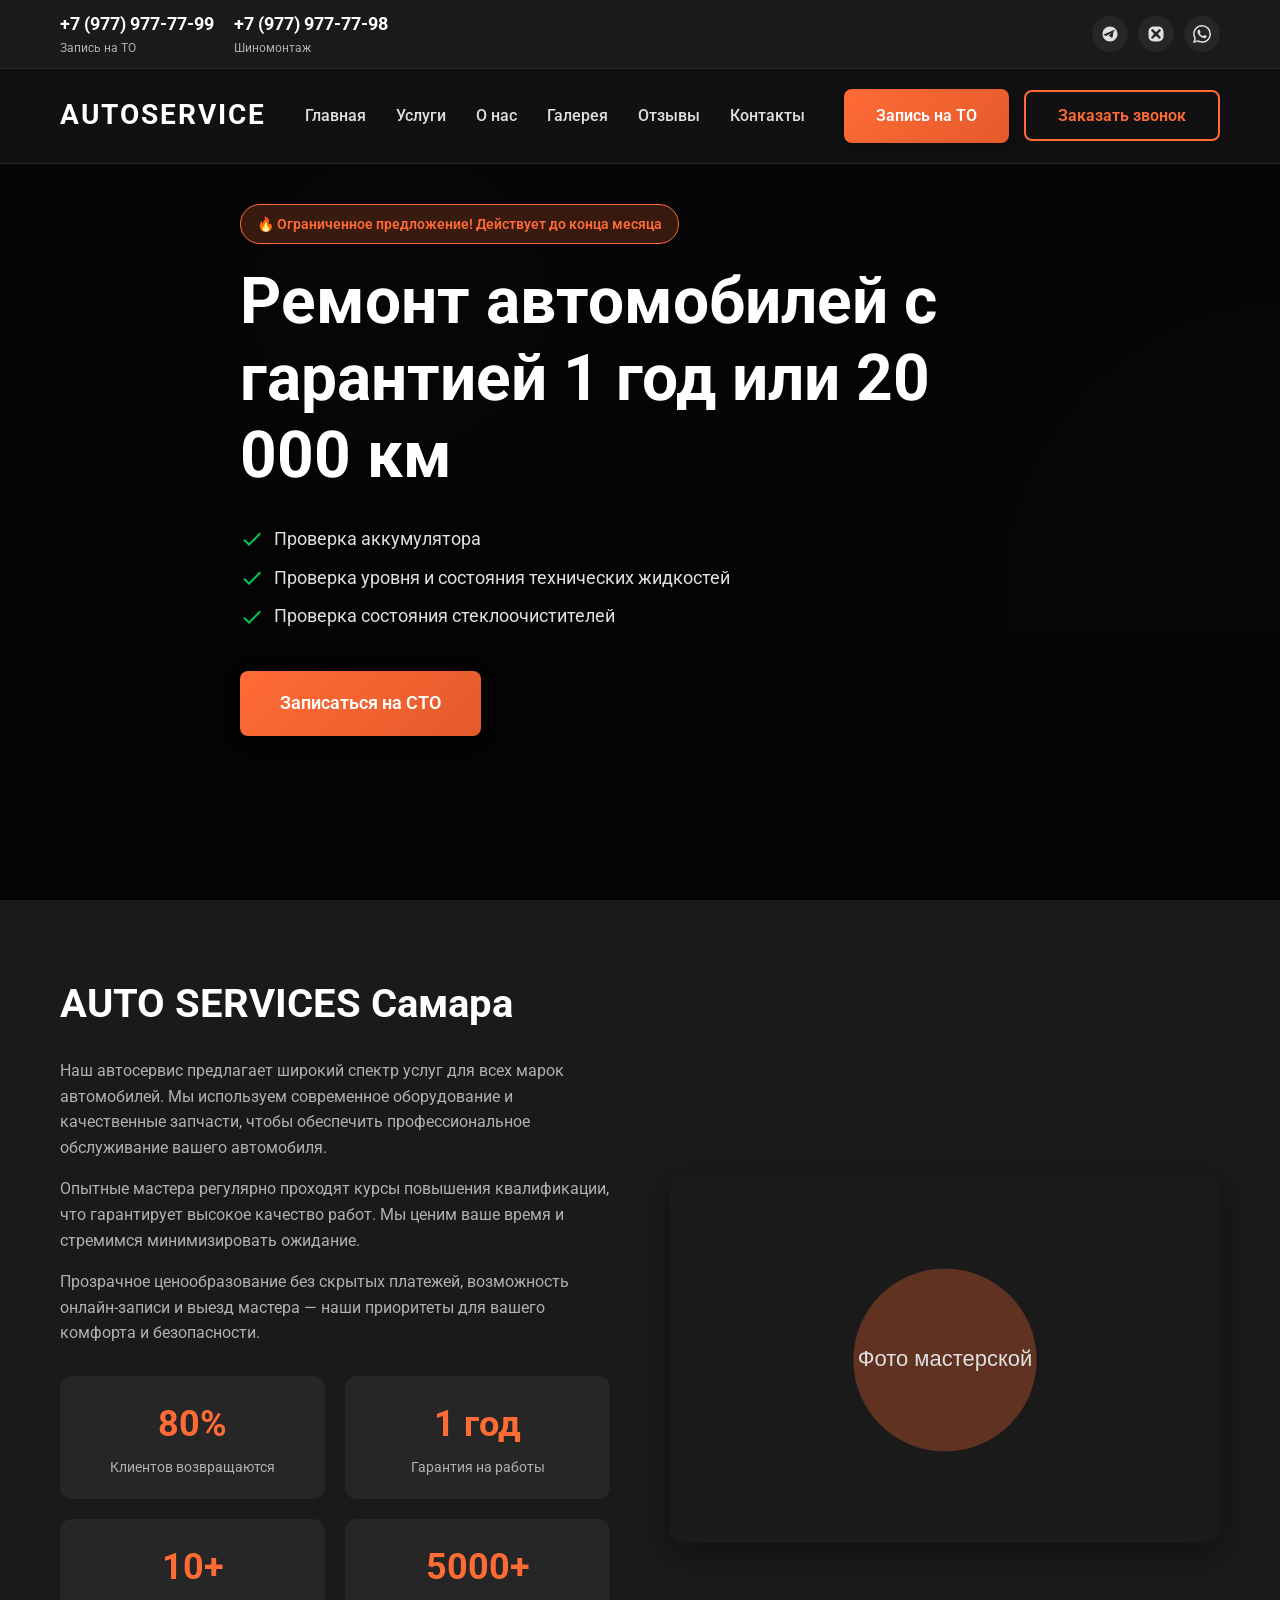
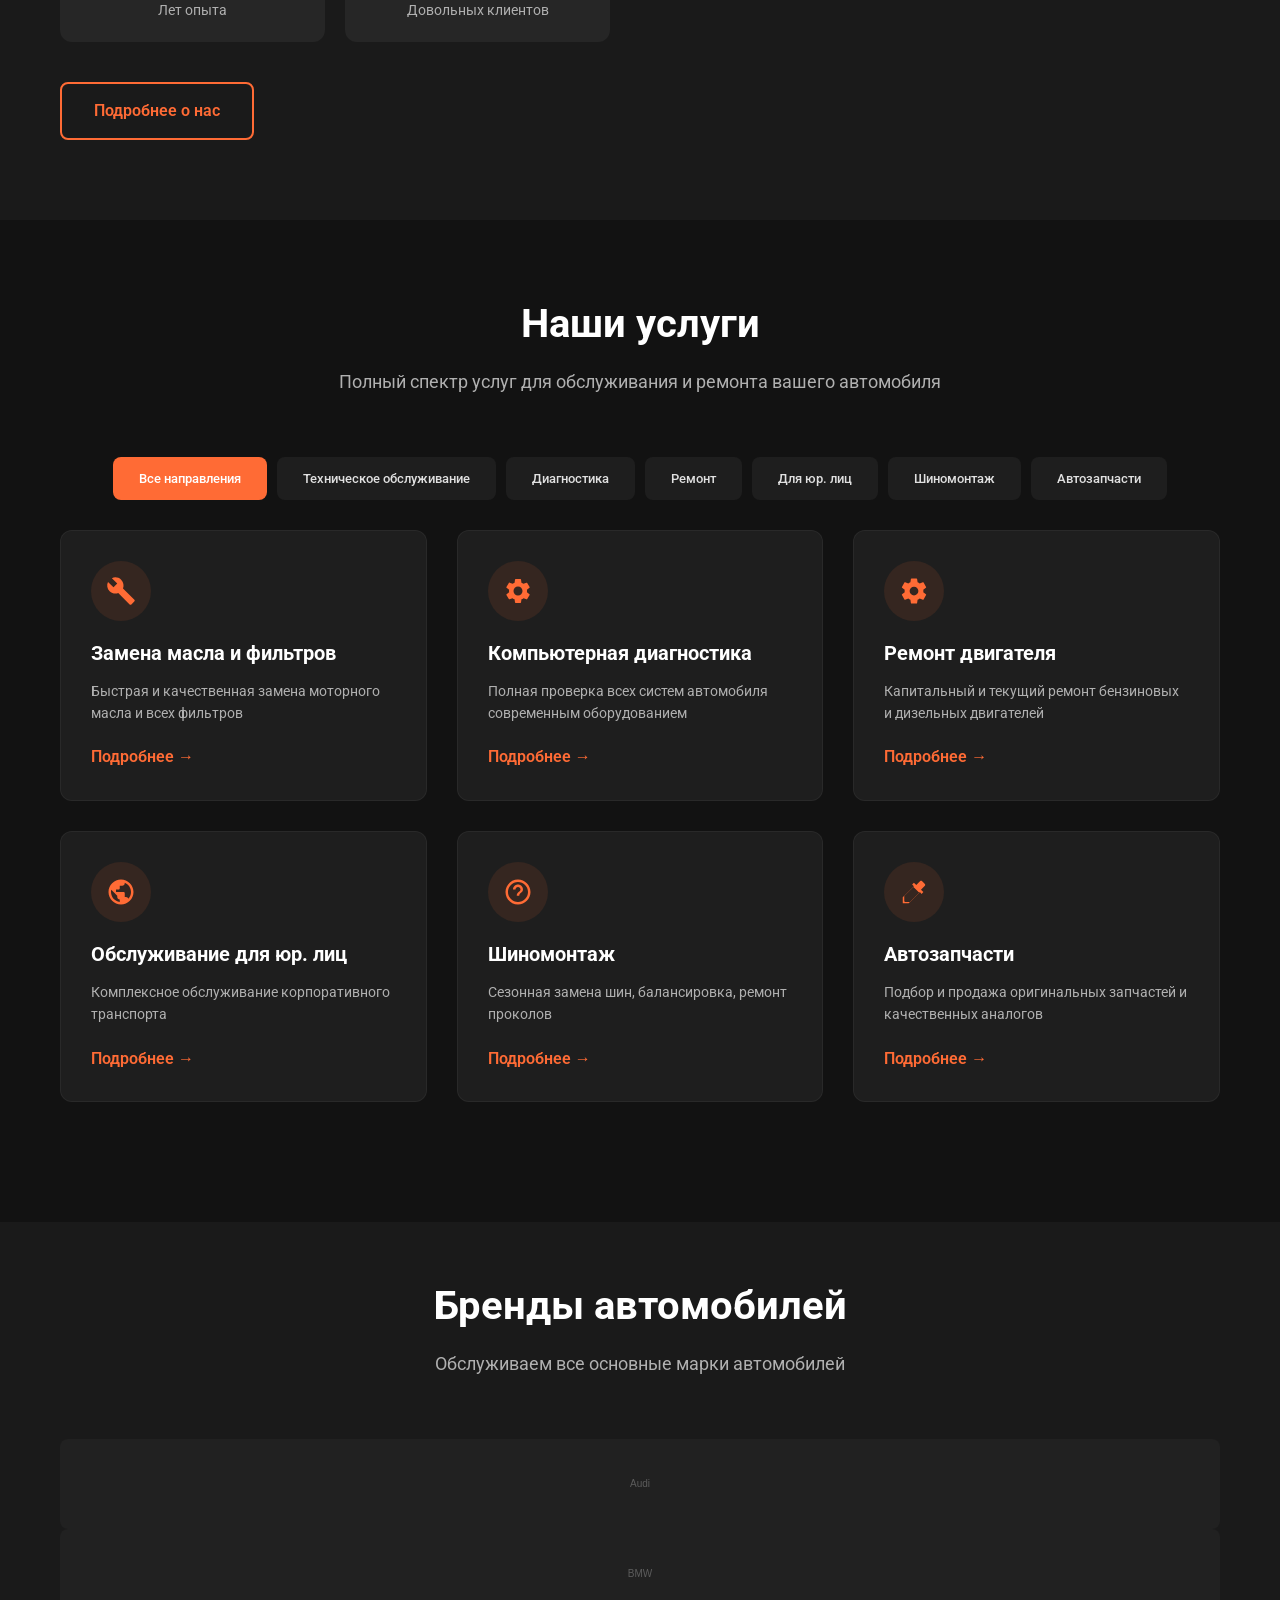
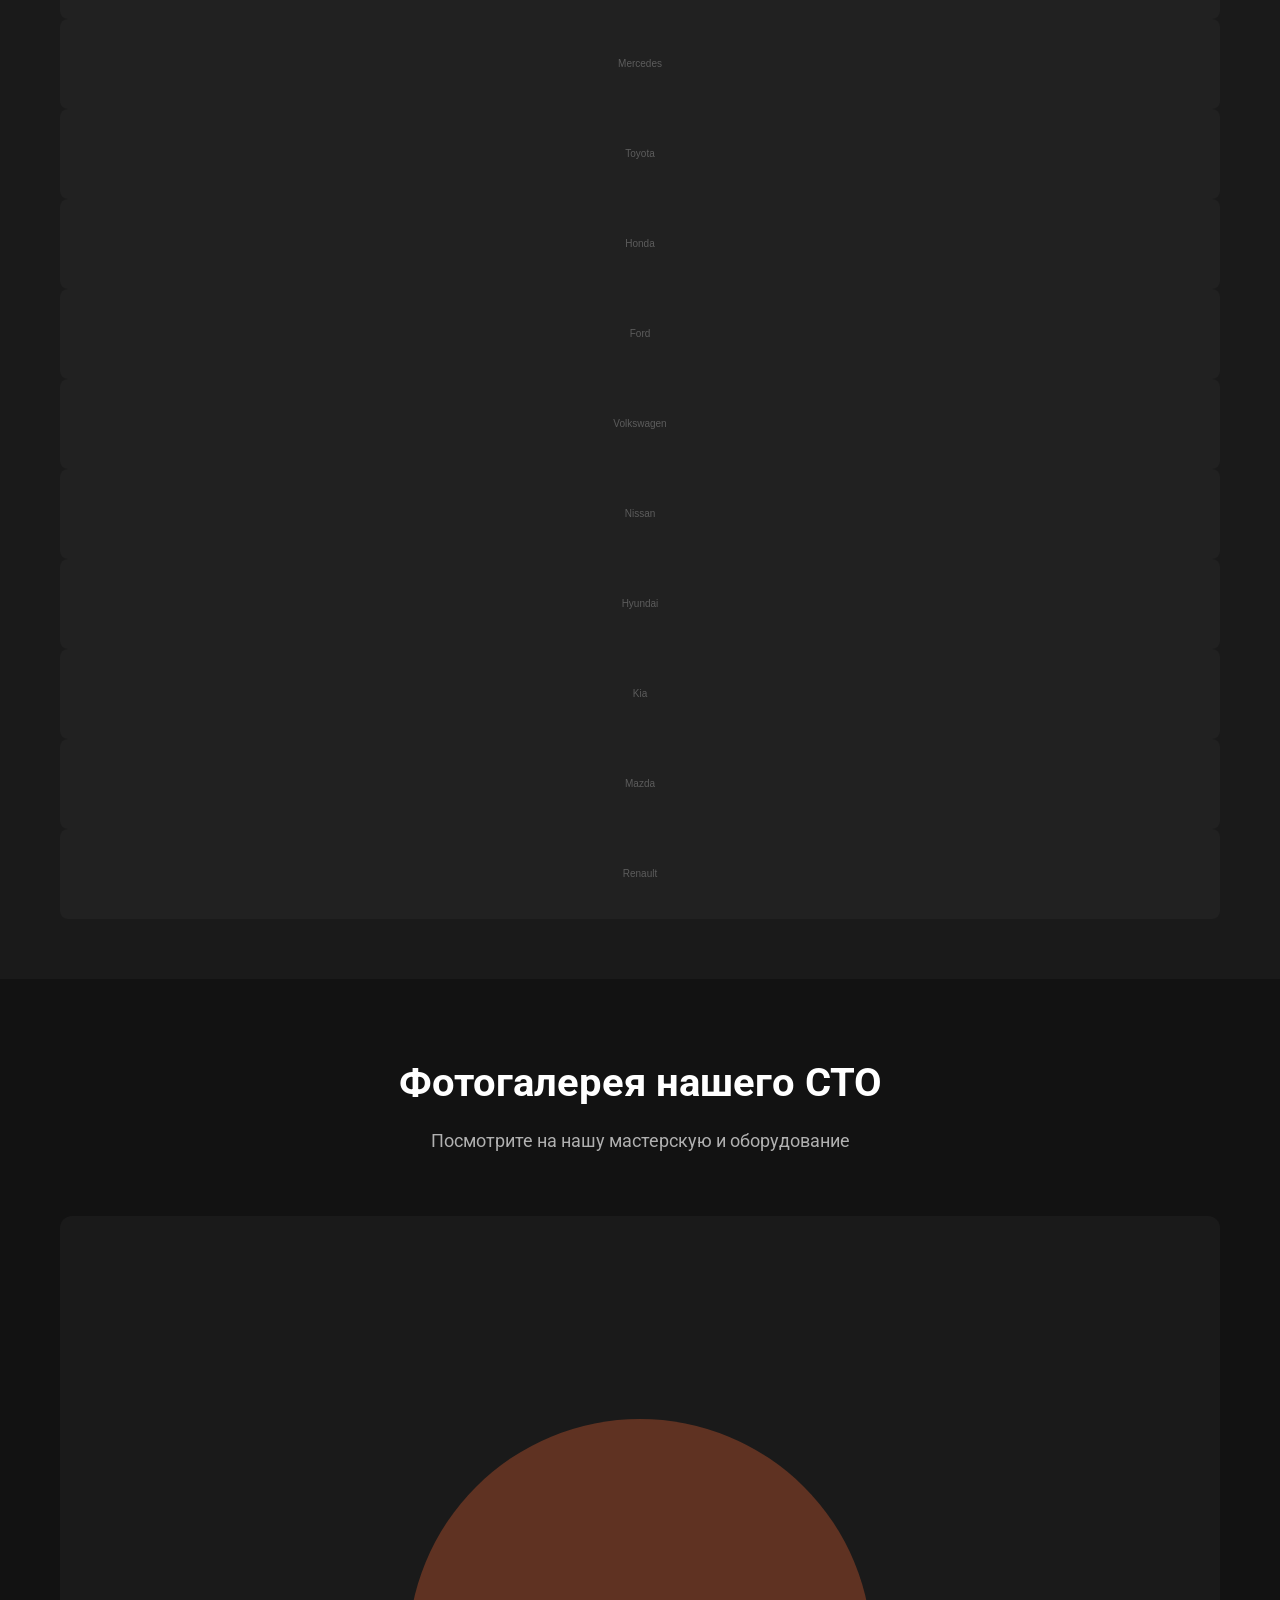
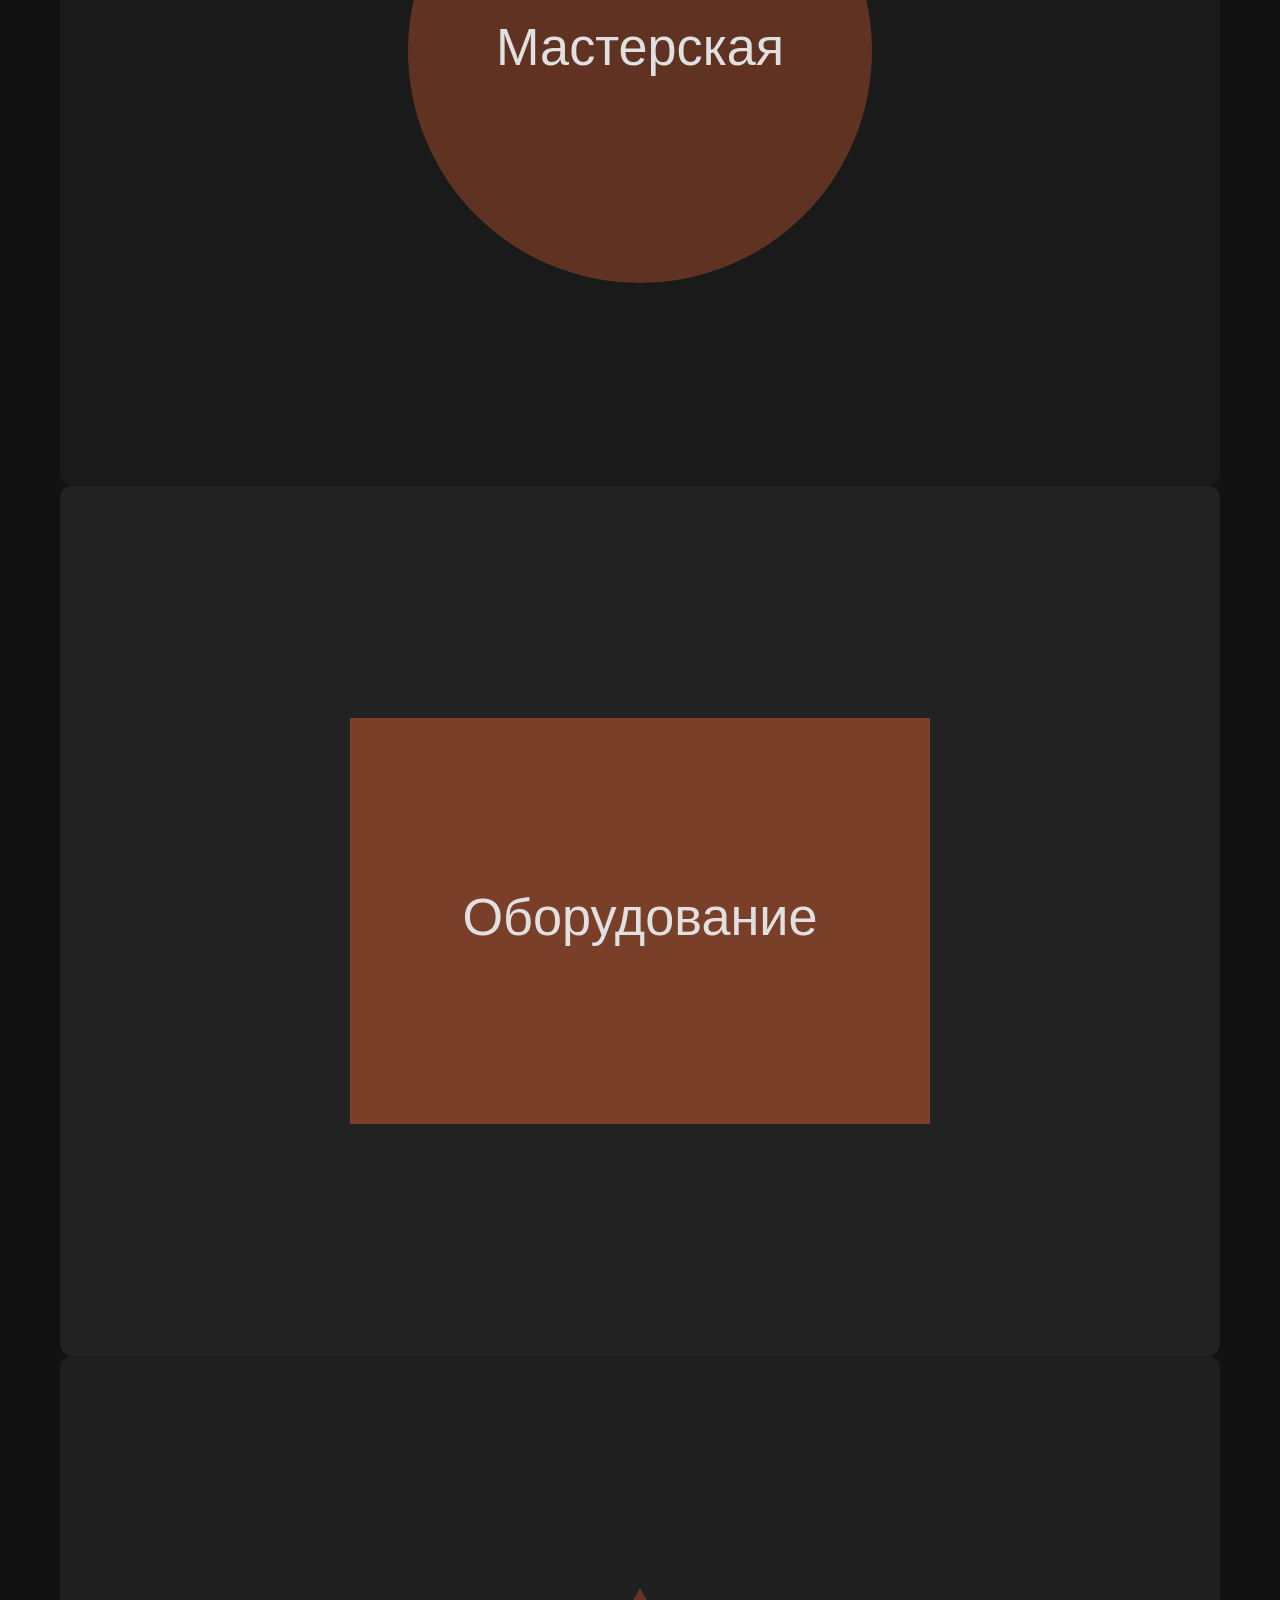
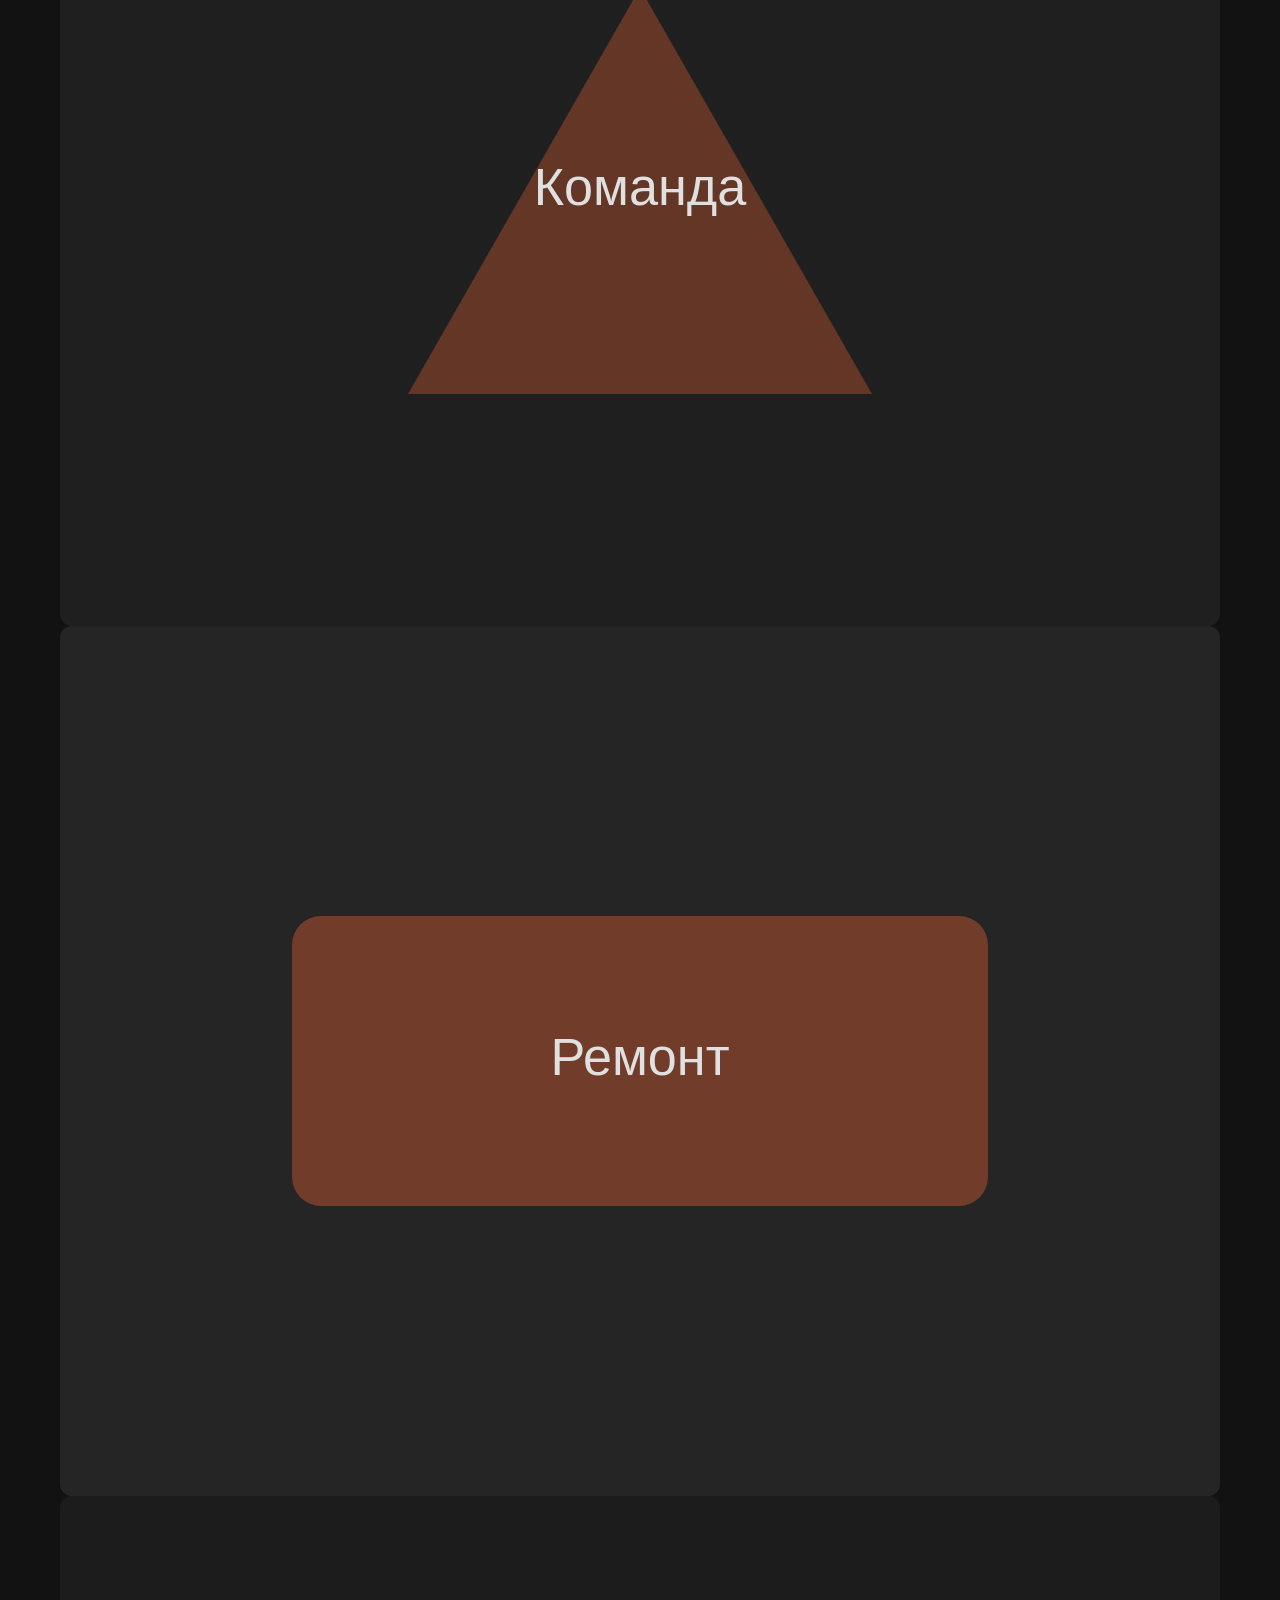
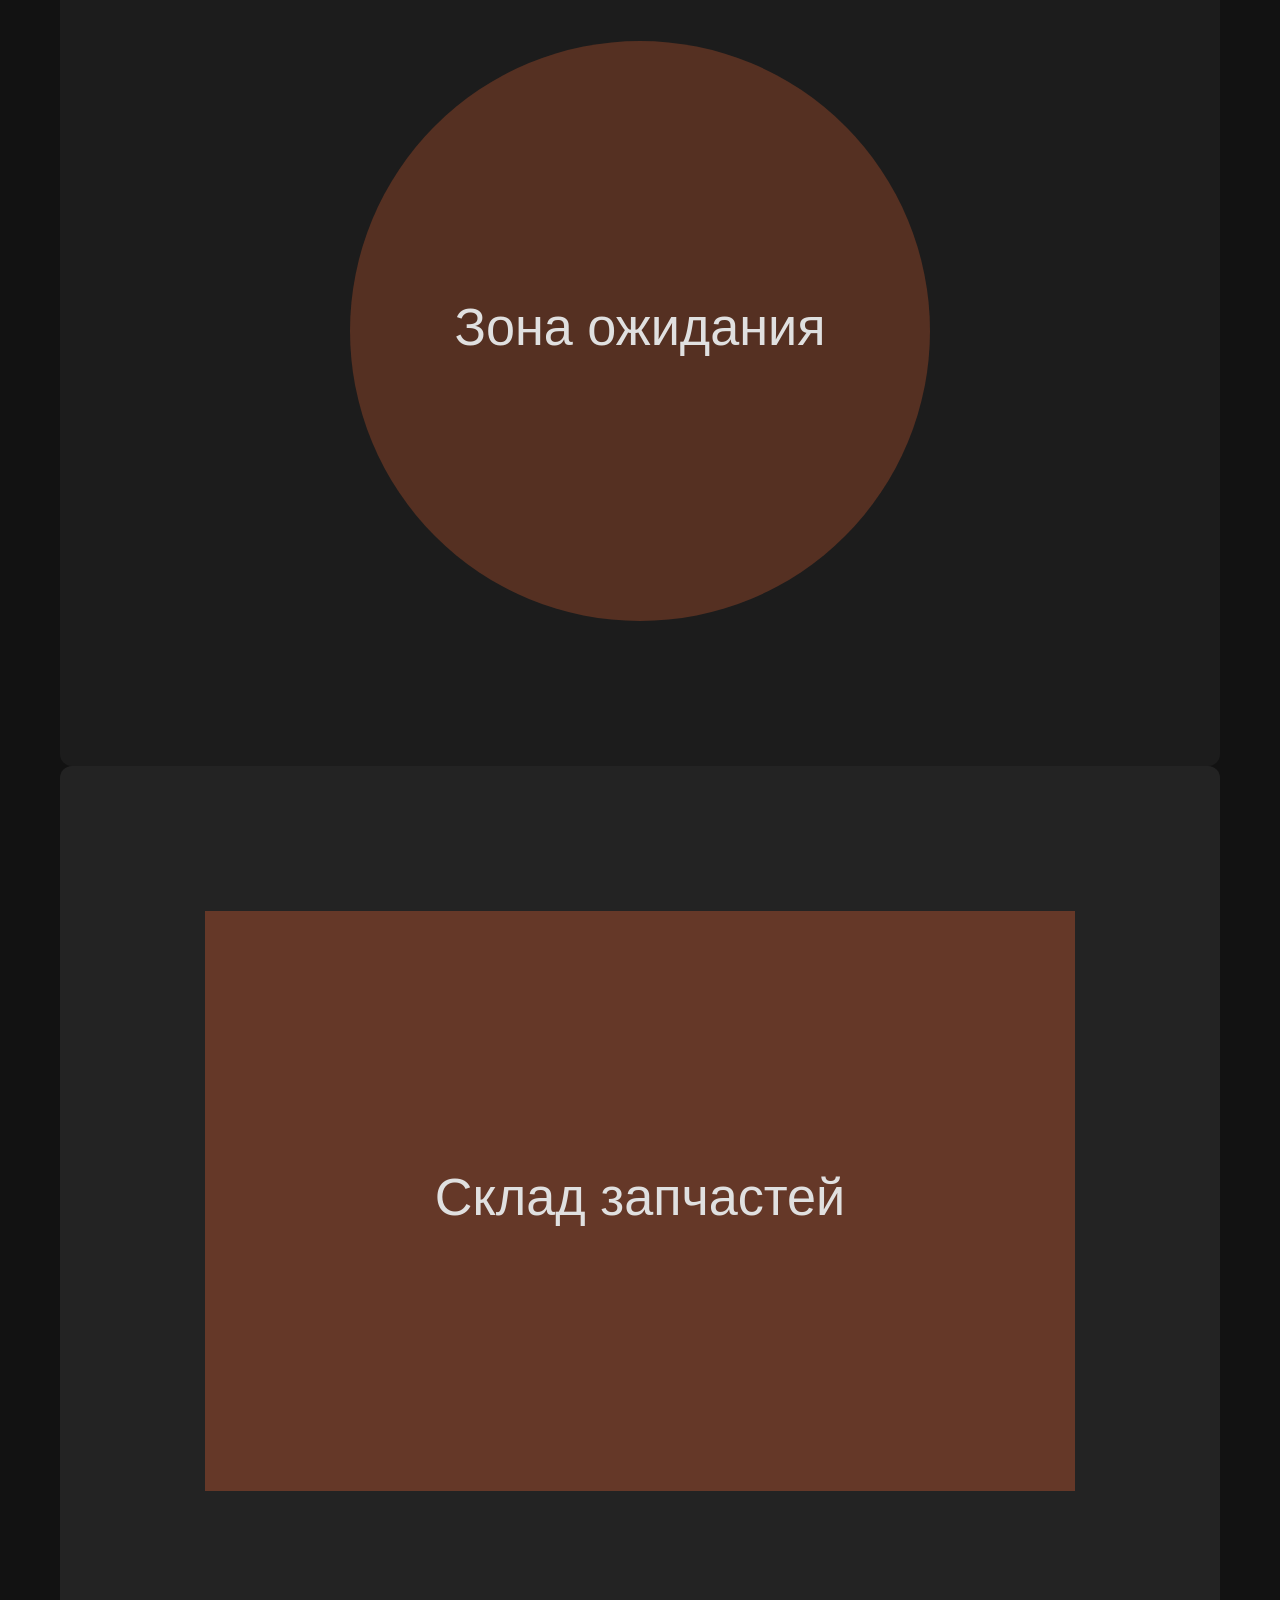
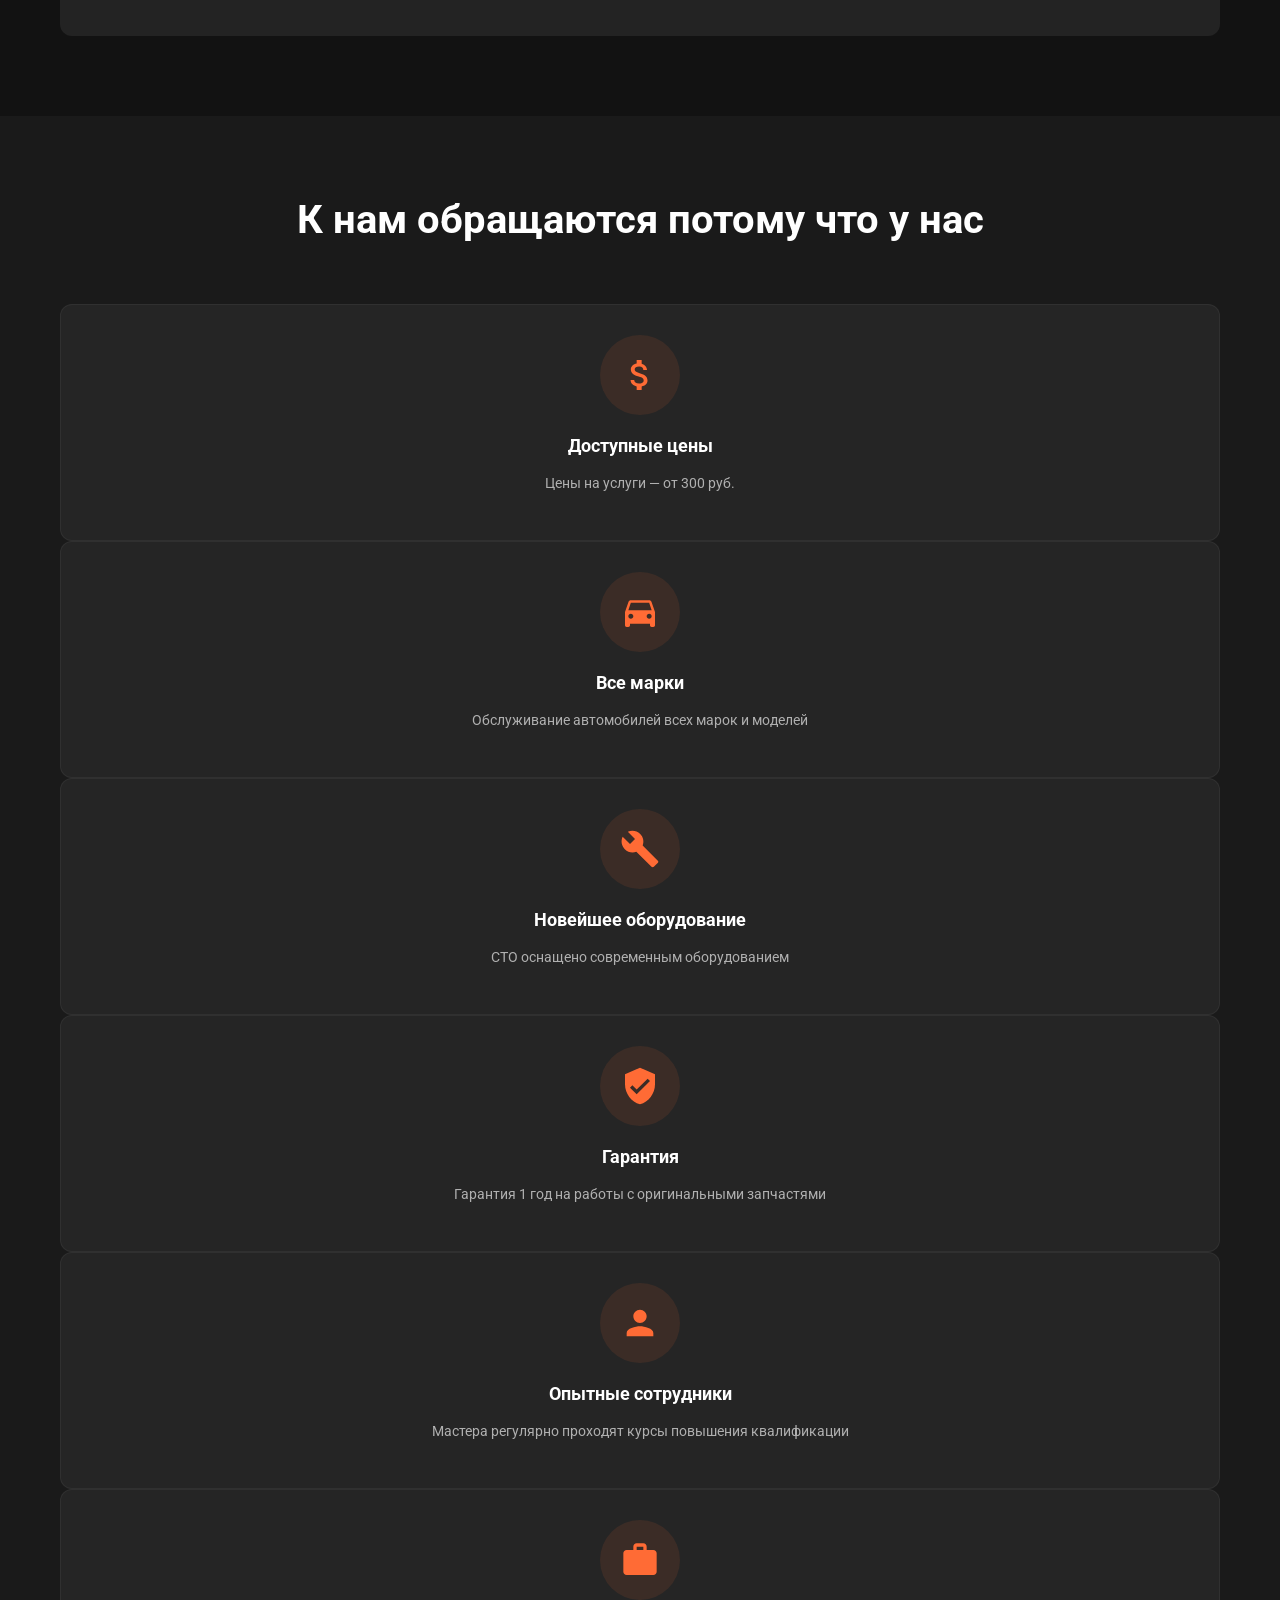
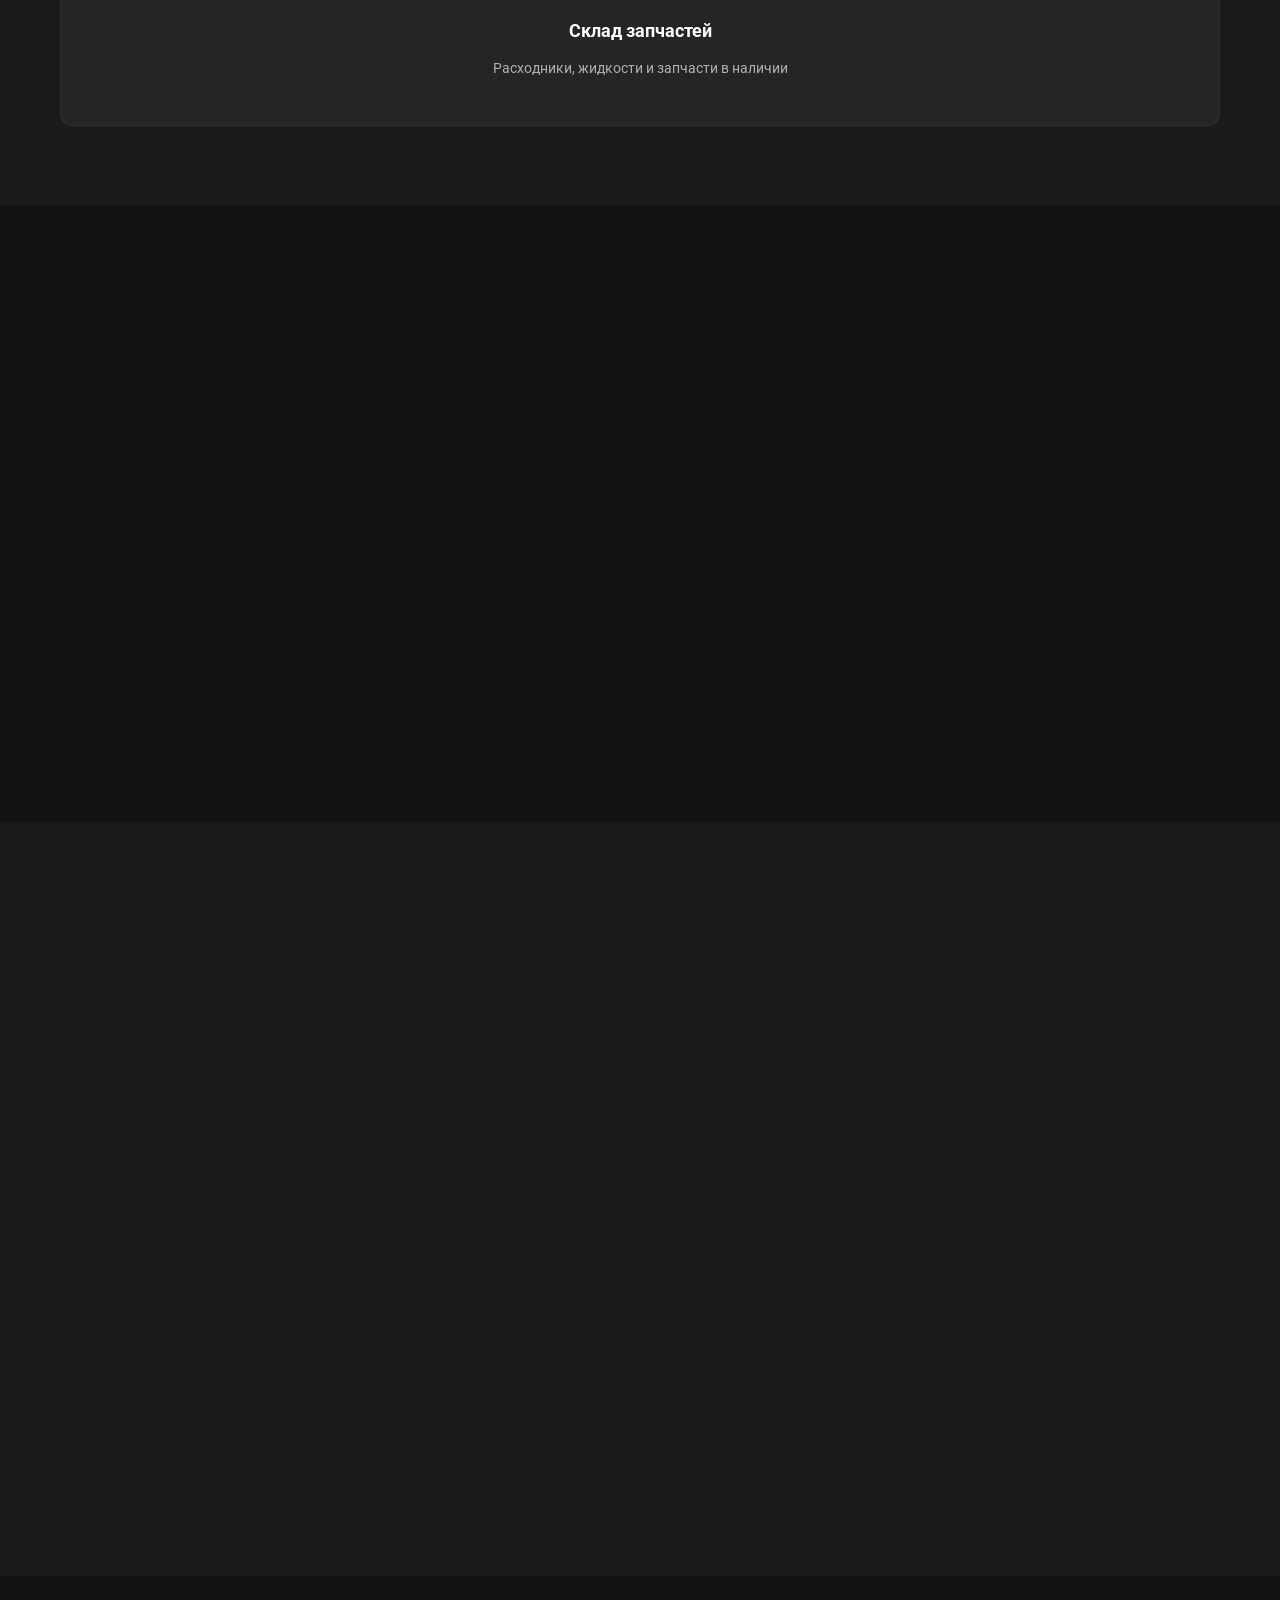
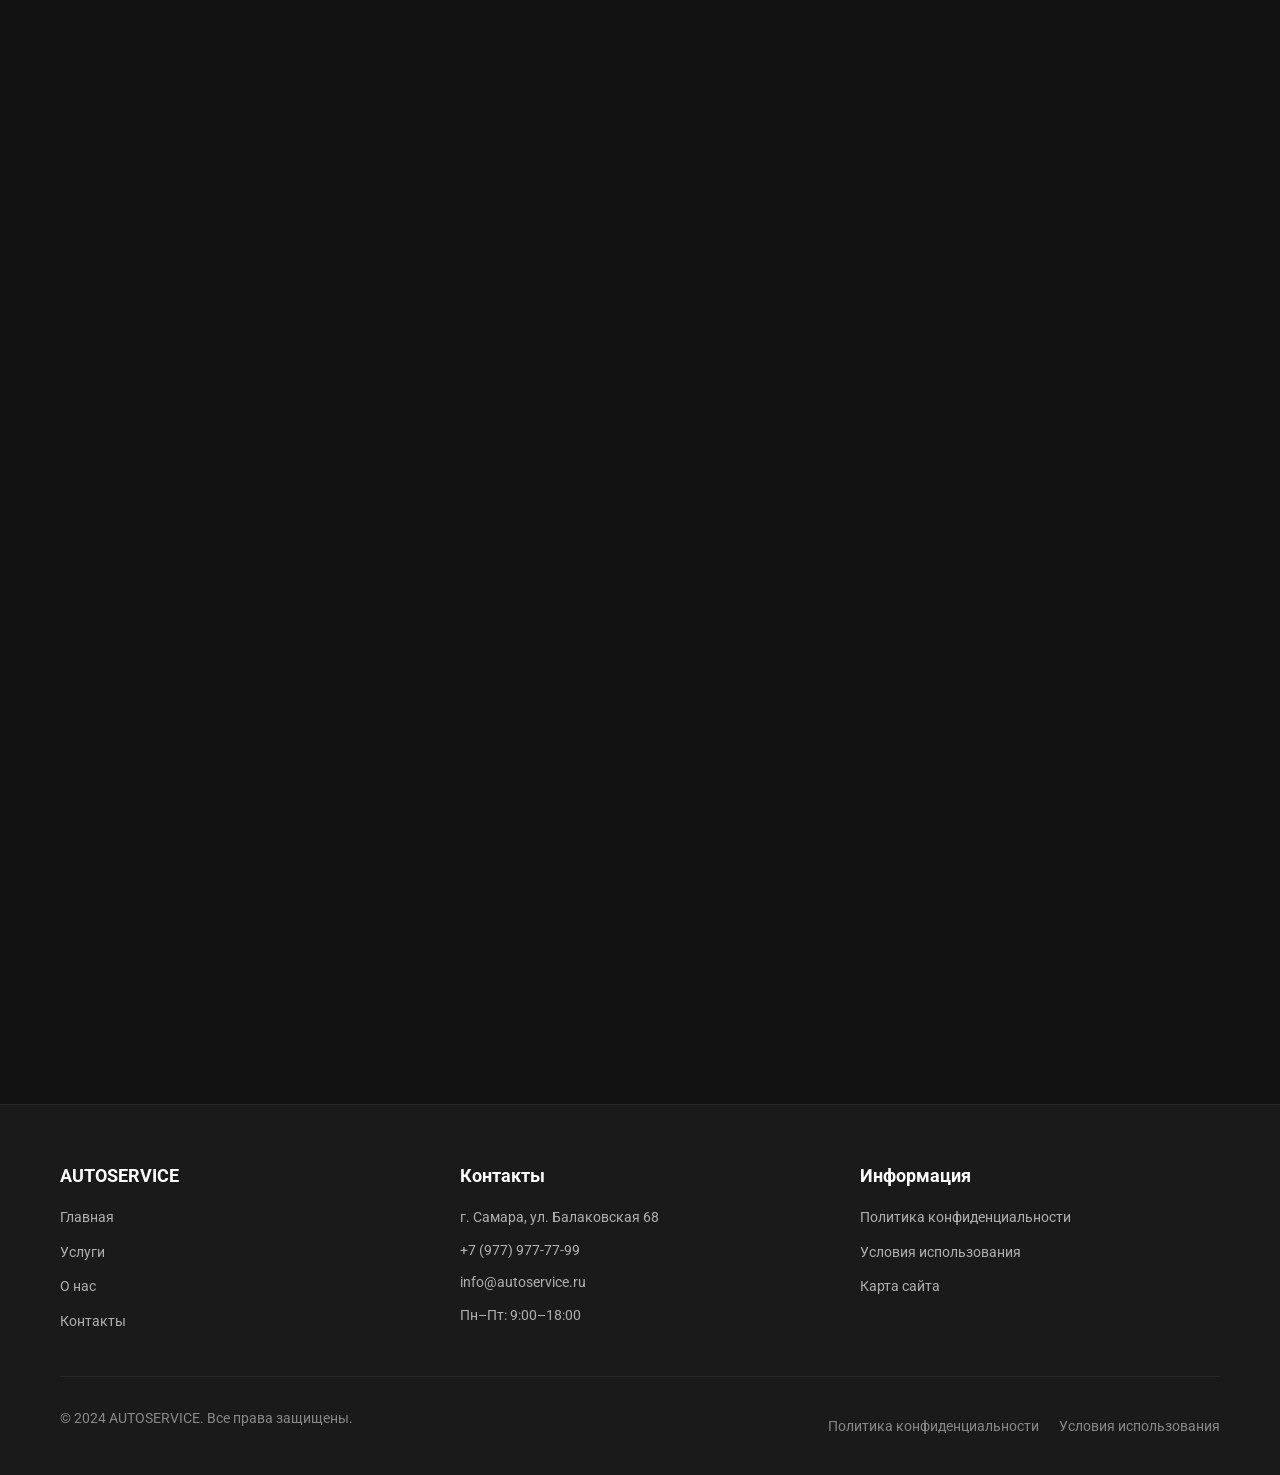
==== commit 3aacaae3: "Add styles and finalize design implementation - Added comprehensive CSS file with dark theme, respon" ====
--- a/var2/index.html
+++ b/var2/index.html
@@ -1,631 +1,890 @@
-<!doctype html>
+<!DOCTYPE html>
 <html lang="ru">
 <head>
-<meta charset="utf-8">
-<title>AUTO SERVICE — автосервис в Самаре: ремонт, диагностика, шиномонтаж</title>
-<meta name="description" content="Автосервис полного цикла в Самаре: ремонт двигателя, ходовой части, диагностика, шиномонтаж, детейлинг, установка доп. оборудования. Гарантия 1 год.">
-<meta name="viewport" content="width=device-width, initial-scale=1">
-<meta http-equiv="X-UA-Compatible" content="IE=edge">
-<meta name="theme-color" content="#17181a">
-<link rel="shortcut icon" type="image/x-icon" href="img/favicon.ico">
-<link rel="stylesheet" href="css/vendor/fancybox.css">
-<link rel="stylesheet" href="css/style.css">
+  <meta charset="UTF-8">
+  <meta name="viewport" content="width=device-width, initial-scale=1.0">
+  <meta http-equiv="X-UA-Compatible" content="IE=edge">
+  
+  <!-- SEO Meta Tags -->
+  <title>Aвтосервис в Самаре – ремонт, ТО, диагностика | AUTOSERVICE</title>
+  <meta name="description" content="Профессиональный автосервис. Ремонт всех марок, гарантия 1 год. Компьютерная диагностика, шиномонтаж, запчасти. Запишитесь онлайн!">
+  <meta name="keywords" content="автосервис, ремонт авто, диагностика, шиномонтаж, Самара, ТО, замена масла">
+  
+  <!-- Open Graph -->
+  <meta property="og:title" content="Автосервис в Самаре – ремонт, ТО, диагностика | AUTOSERVICE">
+  <meta property="og:description" content="Профессиональный автосервис. Ремонт всех марок, гарантия 1 год.">
+  <meta property="og:type" content="website">
+  <meta property="og:locale" content="ru_RU">
+  
+  <!-- Theme Color -->
+  <meta name="theme-color" content="#ff6b35">
+  
+  <!-- Stylesheets -->
+  <link rel="stylesheet" href="css/style.css">
+  
+  <!-- Schema.org Markup -->
+  <script type="application/ld+json">
+  {
+    "@context": "https://schema.org",
+    "@type": "AutoRepair",
+    "name": "AUTOSERVICE",
+    "image": "img/logo.png",
+    "telephone": "+79779777799",
+    "address": {
+      "@type": "PostalAddress",
+      "streetAddress": "ул. Балаковская 68",
+      "addressLocality": "Самара",
+      "postalCode": "443000",
+      "addressCountry": "RU"
+    },
+    "openingHours": "Mo-Fr 09:00-18:00",
+    "priceRange": "$$"
+  }
+  </script>
 </head>
-<body class="">
+<body>
 
-<div class="overlay"></div>
-<nav class="mobile_menu">
+<!-- Mobile Menu Overlay -->
+<div class="mobile-menu-overlay"></div>
+
+<!-- Mobile Navigation -->
+<nav class="mobile-nav" aria-label="Мобильное меню">
   <ul>
-    <li><a href="about.html">О нас</a></li>
-    <li class="menu_sub">
-		<a href="uslugi.html">Услуги<span class="submenu_toggle"></span></a>
-		<ul>
-			<li class="menu_sub">
-				<a href="uslugi-diagnostika.html">Техническое обслуживание (ТО)<span class="submenu_toggle"></span></a>
-				<ul>
-					<li><a href="uslugi-diagnostika-diagnostika-xodovoj-chasti.html">Замена масла в двигателе и фильтров</a></li>
-					<li><a href="uslugi-diagnostika-diagnostika-xodovoj-chasti.html">Обслуживание АКПП, МКПП, DSG, вариаторов (замена масла)</a></li>
-					<li><a href="uslugi-diagnostika-diagnostika-xodovoj-chasti.html">Замена ремня и цепей ГРМ</a></li>
-					<li><a href="uslugi-diagnostika-diagnostika-xodovoj-chasti.html">Замена технических жидкостей (антифриз, тормозная, ГУР)</a></li>
-					<li><a href="uslugi-diagnostika-diagnostika-xodovoj-chasti.html">Замена свечей зажигания</a></li>
-					<li><a href="uslugi-diagnostika-diagnostika-xodovoj-chasti.html">Обслуживание кондиционера</a></li>
-					<li><a href="uslugi-diagnostika-diagnostika-xodovoj-chasti.html">Промывка инжектора и топливной системы</a></li>
-					<li><a href="uslugi-diagnostika-diagnostika-xodovoj-chasti.html">Промывка радиаторов (охлаждения, ГУР)</a></li>
-					<li><a href="uslugi-diagnostika-diagnostika-xodovoj-chasti.html">Обслуживание тормозной системы (замена колодок)</a></li>
-					<li><a href="uslugi-diagnostika-diagnostika-xodovoj-chasti.html">Послегарантийное комплексное ТО</a></li>
-				</ul>
-			</li>			
-			<li class="menu_sub">
-				<a href="uslugi-diagnostika.html">Диагностика автомобиля<span class="submenu_toggle"></span></a>
-				<ul>
-					<li><a href="uslugi-diagnostika-diagnostika-xodovoj-chasti.html">Комплексная диагностика</a></li>
-					<li><a href="uslugi-diagnostika-diagnostika-xodovoj-chasti.html">Компьютерная диагностика</a></li>
-					<li><a href="uslugi-diagnostika-diagnostika-xodovoj-chasti.html">Диагностика двигателя и электрооборудования</a></li>
-					<li><a href="uslugi-diagnostika-diagnostika-xodovoj-chasti.html">Диагностика АКПП, МКПП, DSG, вариаторов</a></li>
-					<li><a href="uslugi-diagnostika-diagnostika-xodovoj-chasti.html">Диагностика ходовой части и подвески</a></li>
-					<li><a href="uslugi-diagnostika-diagnostika-xodovoj-chasti.html">Диагностика рулевого управления</a></li>
-					<li><a href="uslugi-diagnostika-diagnostika-xodovoj-chasti.html">Диагностика тормозной системы</a></li>
-					<li><a href="uslugi-diagnostika-diagnostika-xodovoj-chasti.html">Диагностика системы охлаждения</a></li>
-					<li><a href="uslugi-diagnostika-diagnostika-xodovoj-chasti.html">Диагностика кондиционера</a></li>	
-				</ul>
-			</li>
-			<li class="menu_sub">
-				<a href="uslugi-diagnostika.html">Ремонт автомобиля<span class="submenu_toggle"></span></a>
-				<ul>
-					<li><a href="uslugi-diagnostika-diagnostika-xodovoj-chasti.html">Ремонт бензиновых и дизельных двигателей</a></li>
-					<li><a href="uslugi-diagnostika-diagnostika-xodovoj-chasti.html">Ремонт АКПП, МКПП, DSG, вариаторов / Замена сцепления</a></li>
-					<li><a href="uslugi-diagnostika-diagnostika-xodovoj-chasti.html">Ремонт подвески (замена сайлентблоков, рычагов, опор)</a></li>
-					<li><a href="uslugi-diagnostika-diagnostika-xodovoj-chasti.html">Ремонт рулевой рейки</a></li>
-					<li><a href="uslugi-diagnostika-diagnostika-xodovoj-chasti.html">Сход-развал колес</a></li>
-					<li><a href="uslugi-diagnostika-diagnostika-xodovoj-chasti.html">Ремонт тормозной системы</a></li>
-					<li><a href="uslugi-diagnostika-diagnostika-xodovoj-chasti.html">Замена тормозных дисков</a></li>
-					<li><a href="uslugi-diagnostika-diagnostika-xodovoj-chasti.html">Ремонт выхлопной системы</a></li>
-					<li><a href="uslugi-diagnostika-diagnostika-xodovoj-chasti.html">Ремонт системы охлаждения</a></li>
-					<li><a href="uslugi-diagnostika-diagnostika-xodovoj-chasti.html">Ремонт топливной системы</a></li>
-					<li><a href="uslugi-diagnostika-diagnostika-xodovoj-chasti.html">Ремонт автоэлектрики</a></li>
-				</ul>
-			</li>
-			<li><a href="uslugi-diagnostika.html">Обслуживание для юр. лиц</a></li>
-			<li><a href="uslugi-diagnostika.html">Шиномонтаж</a></li>
-			<li><a href="uslugi-diagnostika.html">Автозапчасти</a></li>
-		</ul>
-    </li>
-    <li><a href="/">Цены</a></li>
-    <li><a href="/">Галерея</a></li>
-    <li><a href="news.html">Новости</a></li>
-    <li><a href="kontaktyi.html">Контакты</a></li>
-  </ul>
-  <div class="mobile_menu_phone">
-    <div class="phone_line"><a href="tel:+79779777799" style="font-weight:700;font-size:17px;">+7 (977) 977-77-99</a></div>
-    <div class="phone_line"><a href="tel:+79779777799" style="font-weight:700;font-size:17px;">+7 (977) 977-77-99</a></div>
-    <div style="margin-top:14px;"><a href="#section_forma" class="btn full_width" data-modal="#section_forma" data-modal-title="Заказать звонок">Заказать звонок</a></div>
-  </div>
-  <ul class="soc_nav mobile_menu_social">
-    <li><a href="/" target="_blank" rel="noopener"><svg width="15" height="15" viewBox="0 0 448 512" fill="currentColor"><path d="M446.7 98.6l-67.6 318.8c-5.1 22.5-18.4 28.1-37.3 17.5l-103-75.9-49.7 47.8c-5.5 5.5-10.1 10.1-20.7 10.1l7.4-104.9 190.9-172.5c8.3-7.4-1.8-11.5-12.9-4.1L117.8 284 16.2 252.2c-22.1-6.9-22.5-22.1 4.6-32.7L418.2 66.4c18.4-6.9 34.5 4.1 28.5 32.2z"/></svg></a></li>
-    <li><a href="https://vk.com/" target="_blank" rel="noopener"><svg width="15" height="13.3" viewBox="0 0 576 512" fill="currentColor"><path d="M545 117.7c3.7-12.5 0-21.7-17.8-21.7h-58.9c-15 0-21.9 7.9-25.6 16.7 0 0-30 73.1-72.4 120.5-13.7 13.7-20 18.1-27.5 18.1-3.7 0-9.4-4.4-9.4-16.9V117.7c0-15-4.2-21.7-16.6-21.7h-92.6c-9.4 0-15 7-15 13.5 0 14.2 21.2 17.5 23.4 57.5v86.8c0 19-3.4 22.5-10.9 22.5-20 0-68.6-73.4-97.4-157.4-5.8-16.3-11.5-22.9-26.6-22.9H38.8c-16.8 0-20.2 7.9-20.2 16.7 0 15.6 20 93.1 93.1 195.5C160.4 378.1 229 416 291.4 416c37.5 0 42.1-8.4 42.1-22.9 0-66.8-3.4-73.1 15.4-73.1 8.7 0 23.7 4.4 58.7 38.1 40 40 46.6 57.9 69 57.9h58.9c16.8 0 25.3-8.4 20.4-25-11.2-34.9-86.9-106.7-90.3-111.5-8.7-11.2-6.2-16.2 0-26.2.1-.1 72-101.3 79.4-135.6z"/></svg></a></li>
-    <li><a href="https://www.instagram.com/" target="_blank" rel="noopener"><svg width="15" height="17.1" viewBox="0 0 448 512" fill="currentColor"><path d="M224.1 141c-63.6 0-114.9 51.3-114.9 114.9s51.3 114.9 114.9 114.9S339 319.5 339 255.9 287.7 141 224.1 141zm0 189.6c-41.1 0-74.7-33.5-74.7-74.7s33.5-74.7 74.7-74.7 74.7 33.5 74.7 74.7-33.6 74.7-74.7 74.7zm146.4-194.3c0 14.9-12 26.8-26.8 26.8-14.9 0-26.8-12-26.8-26.8s12-26.8 26.8-26.8 26.8 12 26.8 26.8zm76.1 27.2c-1.7-35.9-9.9-67.7-36.2-93.9-26.2-26.2-58-34.4-93.9-36.2-37-2.1-147.9-2.1-184.9 0-35.8 1.7-67.6 9.9-93.9 36.1s-34.4 58-36.2 93.9c-2.1 37-2.1 147.9 0 184.9 1.7 35.9 9.9 67.7 36.2 93.9s58 34.4 93.9 36.2c37 2.1 147.9 2.1 184.9 0 35.9-1.7 67.7-9.9 93.9-36.2 26.2-26.2 34.4-58 36.2-93.9 2.1-37 2.1-147.8 0-184.8zM398.8 388c-7.8 19.6-22.9 34.7-42.6 42.6-29.5 11.7-99.5 9-132.1 9s-102.7 2.6-132.1-9c-19.6-7.8-34.7-22.9-42.6-42.6-11.7-29.5-9-99.5-9-132.1s-2.6-102.7 9-132.1c7.8-19.6 22.9-34.7 42.6-42.6 29.5-11.7 99.5-9 132.1-9s102.7-2.6 132.1 9c19.6 7.8 34.7 22.9 42.6 42.6 11.7 29.5 9 99.5 9 132.1s2.7 102.7-9 132.1z"/></svg></a></li>
+    <li><a href="index.html">Главная</a></li>
+    <li><a href="uslugi.html">Услуги</a></li>
+    <li><a href="#about">О нас</a></li>
+    <li><a href="#gallery">Галерея</a></li>
+    <li><a href="#reviews">Отзывы</a></li>
+    <li><a href="#contacts">Контакты</a></li>
   </ul>
 </nav>
-<div id="top_head">
-<div class="head_top">
-  <div class="wrapper head_top_line">
-    <a href="/" class="logo">AUTO<span>SERVICE</span></a>
-    <nav class="top_menu">
-      <ul>
-        <li><a href="about.html">О нас</a></li>
-        <li class="menu_sub">
-			<a href="uslugi.html">Услуги</a>
-			<div class="nav_dropdown dop_razdel_manu">
-				<div>
-					<div class="nav_dropdown_name_razdela"><a href="uslugi-diagnostika.html" style="color:inherit">Техническое обслуживание (ТО)</a></div>
-					<a href="uslugi-diagnostika-diagnostika-xodovoj-chasti.html">Замена масла в двигателе и фильтров</a>
-					<a href="uslugi-diagnostika-diagnostika-xodovoj-chasti.html">Обслуживание АКПП, МКПП, DSG, вариаторов (замена масла)</a>
-					<a href="uslugi-diagnostika-diagnostika-xodovoj-chasti.html">Замена ремня и цепей ГРМ</a>
-					<a href="uslugi-diagnostika-diagnostika-xodovoj-chasti.html">Замена технических жидкостей (антифриз, тормозная, ГУР)</a>
-					<a href="uslugi-diagnostika-diagnostika-xodovoj-chasti.html">Замена свечей зажигания</a>
-					<a href="uslugi-diagnostika-diagnostika-xodovoj-chasti.html">Обслуживание кондиционера</a>
-					<a href="uslugi-diagnostika-diagnostika-xodovoj-chasti.html">Промывка инжектора и топливной системы</a>
-					<a href="uslugi-diagnostika-diagnostika-xodovoj-chasti.html">Промывка радиаторов (охлаждения, ГУР)</a>
-					<a href="uslugi-diagnostika-diagnostika-xodovoj-chasti.html">Обслуживание тормозной системы (замена колодок)</a>
-					<a href="uslugi-diagnostika-diagnostika-xodovoj-chasti.html">Послегарантийное комплексное ТО</a>
-				</div>
-				<div>
-					<div class="nav_dropdown_name_razdela"><a href="uslugi-diagnostika.html" style="color:inherit">Диагностика автомобиля</a></div>
-					<a href="uslugi-diagnostika-diagnostika-xodovoj-chasti.html">Комплексная диагностика</a>
-					<a href="uslugi-diagnostika-diagnostika-xodovoj-chasti.html">Компьютерная диагностика</a>
-					<a href="uslugi-diagnostika-diagnostika-xodovoj-chasti.html">Диагностика двигателя и электрооборудования</a>
-					<a href="uslugi-diagnostika-diagnostika-xodovoj-chasti.html">Диагностика АКПП, МКПП, DSG, вариаторов</a>
-					<a href="uslugi-diagnostika-diagnostika-xodovoj-chasti.html">Диагностика ходовой части и подвески</a>
-					<a href="uslugi-diagnostika-diagnostika-xodovoj-chasti.html">Диагностика рулевого управления</a>
-					<a href="uslugi-diagnostika-diagnostika-xodovoj-chasti.html">Диагностика тормозной системы</a>
-					<a href="uslugi-diagnostika-diagnostika-xodovoj-chasti.html">Диагностика системы охлаждения</a>
-					<a href="uslugi-diagnostika-diagnostika-xodovoj-chasti.html">Диагностика кондиционера</a>
-				</div>
-				<div>
-					<div class="nav_dropdown_name_razdela"><a href="uslugi-diagnostika.html" style="color:inherit">Ремонт автомобиля</a></div>
-					<a href="uslugi-diagnostika-diagnostika-xodovoj-chasti.html">Ремонт бензиновых и дизельных двигателей</a>
-					<a href="uslugi-diagnostika-diagnostika-xodovoj-chasti.html">Ремонт АКПП, МКПП, DSG, вариаторов / Замена сцепления</a>
-					<a href="uslugi-diagnostika-diagnostika-xodovoj-chasti.html">Ремонт подвески (замена сайлентблоков, рычагов, опор)</a>
-					<a href="uslugi-diagnostika-diagnostika-xodovoj-chasti.html">Ремонт рулевой рейки</a>
-					<a href="uslugi-diagnostika-diagnostika-xodovoj-chasti.html">Сход-развал колес</a>
-					<a href="uslugi-diagnostika-diagnostika-xodovoj-chasti.html">Ремонт тормозной системы</a>
-					<a href="uslugi-diagnostika-diagnostika-xodovoj-chasti.html">Замена тормозных дисков</a>
-					<a href="uslugi-diagnostika-diagnostika-xodovoj-chasti.html">Ремонт выхлопной системы</a>
-					<a href="uslugi-diagnostika-diagnostika-xodovoj-chasti.html">Ремонт системы охлаждения</a>
-					<a href="uslugi-diagnostika-diagnostika-xodovoj-chasti.html">Ремонт топливной системы</a>
-					<a href="uslugi-diagnostika-diagnostika-xodovoj-chasti.html">Ремонт автоэлектрики</a>
-				</div>
-				<div>
-					<div class="nav_dropdown_name_razdela"><a href="uslugi-diagnostika.html" style="color:inherit">Обслуживание для юр. лиц</a></div>
-				</div>
-				<div>
-					<div class="nav_dropdown_name_razdela"><a href="uslugi-diagnostika.html" style="color:inherit">Шиномонтаж</a></div>
-				</div>
-				<div>
-					<div class="nav_dropdown_name_razdela"><a href="uslugi-diagnostika.html" style="color:inherit">Автозапчасти</a></div>
-				</div>
-			</div>
-        </li>
-        <li><a href="/">Цены</a></li>
-        <li><a href="/">Галерея</a></li>
-        <li><a href="news.html">Новости</a></li>
-        <li><a href="kontaktyi.html">Контакты</a></li>
-      </ul>
-    </nav>
 
-    <div class="head_top_block">
-      <div class="head_top_phone_block hidden_xs">
-        <span class="head_top_phone_btn" style="cursor: default;">
-          +7 (977) 977-77-99
-          <svg viewBox="0 0 20 20" fill="none" xmlns="http://www.w3.org/2000/svg"><path d="M14.05 5C15.0267 5.19057 15.9244 5.66826 16.6281 6.37194C17.3317 7.07561 17.8094 7.97326 18 8.95M14.05 1C16.0793 1.22544 17.9716 2.13417 19.4162 3.57701C20.8609 5.01984 21.772 6.91101 22 8.94M21 16.92V19.92C21.0011 20.1985 20.9441 20.4742 20.8325 20.7293C20.7209 20.9845 20.5573 21.2136 20.3521 21.4019C20.1468 21.5901 19.9046 21.7335 19.6407 21.8227C19.3769 21.9119 19.0974 21.9451 18.82 21.92C15.7428 21.5856 12.787 20.5341 10.19 18.85C7.77382 17.3147 5.72533 15.2662 4.18999 12.85C2.49997 10.2412 1.44824 7.27099 1.11999 4.18C1.095 3.90347 1.12787 3.62476 1.21649 3.36162C1.30512 3.09849 1.44756 2.85669 1.63476 2.65162C1.82196 2.44655 2.0498 2.28271 2.30379 2.17052C2.55777 2.05833 2.83233 2.00026 3.10999 2H6.10999C6.5953 1.99522 7.06579 2.16708 7.43376 2.48353C7.80173 2.79999 8.04207 3.23945 8.10999 3.72C8.23662 4.68007 8.47144 5.62273 8.80999 6.53C8.94454 6.88792 8.97366 7.27691 8.8939 7.65088C8.81415 8.02485 8.62886 8.36811 8.35999 8.64L7.08999 9.91C8.51355 12.4135 10.5864 14.4864 13.09 15.91L14.36 14.64C14.6319 14.3711 14.9751 14.1858 15.3491 14.1061C15.7231 14.0263 16.1121 14.0555 16.47 14.19C17.3773 14.5286 18.3199 14.7634 19.28 14.89C19.7658 14.9585 20.2094 15.2032 20.5265 15.5775C20.8437 15.9518 21.0122 16.4296 21 16.92Z" stroke="currentColor" stroke-width="1.4" stroke-linecap="round" stroke-linejoin="round" fill="none"/></svg>
-        </span>
-        <div class="head_top_phone_panel">
-          <div class="phone_line">
-            <a href="tel:+79779777799">+7 (977) 977-77-99</a>
-            <div class="desc">Запись на ТО</div>
-          </div>
-          <div class="phone_line">
-            <a href="tel:+79779777799">+7 (977) 977-77-99</a>
-            <div class="desc">Шиномонтаж</div>
-          </div>
-          <a href="#section_forma" class="btn full_width" data-modal="#section_forma" data-modal-title="Заказать звонок">Заказать звонок</a>
-          <div class="contact_li"><span class="contact_li_name">E-mail</span><a href="mailto:info@sitename.ru">info@sitename.ru</a></div>
-          <div class="contact_li"><span class="contact_li_name">Адрес</span>Самара, ул. Балаковская 68</div>
-          <div class="contact_li"><span class="contact_li_name">Режим работы</span>Пн. – Пт.: с 9:00 до 18:00</div>
-          <ul class="soc_nav">
-            <li><a href="/" target="_blank" rel="noopener" aria-label="telegram"><svg width="15" height="15" viewBox="0 0 448 512" fill="currentColor"><path d="M446.7 98.6l-67.6 318.8c-5.1 22.5-18.4 28.1-37.3 17.5l-103-75.9-49.7 47.8c-5.5 5.5-10.1 10.1-20.7 10.1l7.4-104.9 190.9-172.5c8.3-7.4-1.8-11.5-12.9-4.1L117.8 284 16.2 252.2c-22.1-6.9-22.5-22.1 4.6-32.7L418.2 66.4c18.4-6.9 34.5 4.1 28.5 32.2z"/></svg></a></li>
-            <li><a href="https://vk.com/" target="_blank" rel="noopener" aria-label="vk"><svg width="15" height="13.3" viewBox="0 0 576 512" fill="currentColor"><path d="M545 117.7c3.7-12.5 0-21.7-17.8-21.7h-58.9c-15 0-21.9 7.9-25.6 16.7 0 0-30 73.1-72.4 120.5-13.7 13.7-20 18.1-27.5 18.1-3.7 0-9.4-4.4-9.4-16.9V117.7c0-15-4.2-21.7-16.6-21.7h-92.6c-9.4 0-15 7-15 13.5 0 14.2 21.2 17.5 23.4 57.5v86.8c0 19-3.4 22.5-10.9 22.5-20 0-68.6-73.4-97.4-157.4-5.8-16.3-11.5-22.9-26.6-22.9H38.8c-16.8 0-20.2 7.9-20.2 16.7 0 15.6 20 93.1 93.1 195.5C160.4 378.1 229 416 291.4 416c37.5 0 42.1-8.4 42.1-22.9 0-66.8-3.4-73.1 15.4-73.1 8.7 0 23.7 4.4 58.7 38.1 40 40 46.6 57.9 69 57.9h58.9c16.8 0 25.3-8.4 20.4-25-11.2-34.9-86.9-106.7-90.3-111.5-8.7-11.2-6.2-16.2 0-26.2.1-.1 72-101.3 79.4-135.6z"/></svg></a></li>
-            <li><a href="https://www.instagram.com/" target="_blank" rel="noopener" aria-label="instagram"><svg width="15" height="17.1" viewBox="0 0 448 512" fill="currentColor"><path d="M224.1 141c-63.6 0-114.9 51.3-114.9 114.9s51.3 114.9 114.9 114.9S339 319.5 339 255.9 287.7 141 224.1 141zm0 189.6c-41.1 0-74.7-33.5-74.7-74.7s33.5-74.7 74.7-74.7 74.7 33.5 74.7 74.7-33.6 74.7-74.7 74.7zm146.4-194.3c0 14.9-12 26.8-26.8 26.8-14.9 0-26.8-12-26.8-26.8s12-26.8 26.8-26.8 26.8 12 26.8 26.8zm76.1 27.2c-1.7-35.9-9.9-67.7-36.2-93.9-26.2-26.2-58-34.4-93.9-36.2-37-2.1-147.9-2.1-184.9 0-35.8 1.7-67.6 9.9-93.9 36.1s-34.4 58-36.2 93.9c-2.1 37-2.1 147.9 0 184.9 1.7 35.9 9.9 67.7 36.2 93.9s58 34.4 93.9 36.2c37 2.1 147.9 2.1 184.9 0 35.9-1.7 67.7-9.9 93.9-36.2 26.2-26.2 34.4-58 36.2-93.9 2.1-37 2.1-147.8 0-184.8zM398.8 388c-7.8 19.6-22.9 34.7-42.6 42.6-29.5 11.7-99.5 9-132.1 9s-102.7 2.6-132.1-9c-19.6-7.8-34.7-22.9-42.6-42.6-11.7-29.5-9-99.5-9-132.1s-2.6-102.7 9-132.1c7.8-19.6 22.9-34.7 42.6-42.6 29.5-11.7 99.5-9 132.1-9s102.7-2.6 132.1 9c19.6 7.8 34.7 22.9 42.6 42.6 11.7 29.5 9 99.5 9 132.1s2.7 102.7-9 132.1z"/></svg></a></li>
-          </ul>
-        </div>
-      </div>
+<!-- Header -->
+<header class="header" role="banner">
+  <!-- Top Bar -->
+  <div class="header-top">
+    <div class="container">
+      <div class="header-top-content">
+        <div class="header-info">
+          <div class="header-phone">
+            <a href="tel:+79779777799" aria-label="Позвонить на запись на ТО">+7 (977) 977-77-99</a>
+            <span>Запись на ТО</span>
+          </div>
+          <div class="header-phone">
+            <a href="tel:+79779777798" aria-label="Позвонить в шиномонтаж">+7 (977) 977-77-98</a>
+            <span>Шиномонтаж</span>
+          </div>
+        </div>
+        
+        <div class="header-social">
+          <a href="#" class="social-link" aria-label="Telegram">
+            <svg viewBox="0 0 24 24"><path d="M12 2C6.48 2 2 6.48 2 12s4.48 10 10 10 10-4.48 10-10S17.52 2 12 2zm4.64 6.8c-.15 1.58-.8 5.42-1.13 7.19-.14.75-.42 1-.68 1.03-.58.05-1.02-.38-1.58-.75-.88-.58-1.38-.94-2.23-1.5-.99-.65-.35-1.01.22-1.59.15-.15 2.71-2.48 2.76-2.69.01-.03.01-.14-.07-.2-.08-.06-.19-.04-.27-.02-.11.02-1.93 1.23-5.46 3.62-.51.35-.98.52-1.4.51-.46-.01-1.35-.26-2.01-.48-.81-.27-1.44-.42-1.38-.88.03-.24.37-.49 1.03-.75 4.04-1.76 6.74-2.92 8.09-3.51 3.85-1.68 4.64-1.99 5.17-1.99.11 0 .37.03.54.17.14.12.18.28.2.45-.02.07-.02.13-.03.19z"/></svg>
+          </a>
+          <a href="#" class="social-link" aria-label="ВКонтакте">
+            <svg viewBox="0 0 24 24"><path d="M15.073 2H8.937C5.003 2 2 5.003 2 8.927v6.137C2 18.997 5.003 22 8.927 22h6.137C18.997 22 22 18.997 22 15.073V8.937C22 5.003 18.997 2 15.073 2zM17.86 15.54c.63.63.63 1.65 0 2.28-.63.63-1.65.63-2.28 0l-2.47-2.47c-.63-.63-1.65-.63-2.28 0l-2.47 2.47c-.63.63-1.65.63-2.28 0-.63-.63-.63-1.65 0-2.28l2.47-2.47c.63-.63.63-1.65 0-2.28L6.08 8.32c-.63-.63-.63-1.65 0-2.28.63-.63 1.65-.63 2.28 0l2.47 2.47c.63.63 1.65.63 2.28 0l2.47-2.47c.63-.63 1.65-.63 2.28 0 .63.63.63 1.65 0 2.28l-2.47 2.47c-.63.63-.63 1.65 0 2.28l2.47 2.47z"/></svg>
+          </a>
+          <a href="#" class="social-link" aria-label="WhatsApp">
+            <svg viewBox="0 0 24 24"><path d="M17.472 14.382c-.297-.149-1.758-.867-2.03-.967-.273-.099-.471-.148-.67.15-.197.297-.767.966-.94 1.164-.173.199-.347.223-.644.075-.297-.15-1.255-.463-2.39-1.475-.883-.788-1.48-1.761-1.653-2.059-.173-.297-.018-.458.13-.606.134-.133.298-.347.446-.52.149-.174.198-.298.298-.497.099-.198.05-.371-.025-.52-.075-.149-.669-1.612-.916-2.207-.242-.579-.487-.5-.669-.51-.173-.008-.371-.01-.57-.01-.198 0-.52.074-.792.372-.272.297-1.04 1.016-1.04 2.479 0 1.462 1.065 2.875 1.213 3.074.149.198 2.096 3.2 5.077 4.487.709.306 1.262.489 1.694.625.712.227 1.36.195 1.871.118.571-.085 1.758-.719 2.006-1.413.248-.694.248-1.289.173-1.413-.074-.124-.272-.198-.57-.347m-5.421 7.403h-.004a9.87 9.87 0 01-5.031-1.378l-.361-.214-3.741.982.998-3.648-.235-.374a9.86 9.86 0 01-1.51-5.26c.001-5.45 4.436-9.884 9.888-9.884 2.64 0 5.122 1.03 6.988 2.898a9.825 9.825 0 012.893 6.994c-.003 5.45-4.437 9.884-9.885 9.884m8.413-18.297A11.815 11.815 0 0012.05 0C5.495 0 .16 5.335.157 11.892c0 2.096.547 4.142 1.588 5.945L.057 24l6.305-1.654a11.882 11.882 0 005.683 1.448h.005c6.554 0 11.89-5.335 11.893-11.893a11.821 11.821 0 00-3.48-8.413Z"/></svg>
+          </a>
+        </div>
+      </div>
+    </div>
+  </div>
+  
+  <!-- Main Header -->
+  <div class="header-main">
+    <div class="container">
+      <div class="header-main-content">
+        <a href="index.html" class="logo" aria-label="На главную">AUTOSERVICE</a>
+        
+        <nav class="nav-menu" role="navigation" aria-label="Основное меню">
+          <a href="index.html" class="nav-link">Главная</a>
+          <a href="uslugi.html" class="nav-link">Услуги</a>
+          <a href="#about" class="nav-link">О нас</a>
+          <a href="#gallery" class="nav-link">Галерея</a>
+          <a href="#reviews" class="nav-link">Отзывы</a>
+          <a href="#contacts" class="nav-link">Контакты</a>
+        </nav>
+        
+        <div class="header-actions">
+          <a href="#contacts" class="btn btn-primary">Запись на ТО</a>
+          <button class="btn btn-outline" onclick="alert('Форма обратного звонка')">Заказать звонок</button>
+        </div>
+        
+        <button class="mobile-toggle" aria-label="Меню" aria-expanded="false">
+          <span></span>
+          <span></span>
+          <span></span>
+        </button>
+      </div>
+    </div>
+  </div>
+</header>
 
-      <ul class="soc_nav hidden_xs">
-        <li><a href="/" target="_blank" rel="noopener" aria-label="telegram"><svg width="15" height="15" viewBox="0 0 448 512" fill="currentColor"><path d="M446.7 98.6l-67.6 318.8c-5.1 22.5-18.4 28.1-37.3 17.5l-103-75.9-49.7 47.8c-5.5 5.5-10.1 10.1-20.7 10.1l7.4-104.9 190.9-172.5c8.3-7.4-1.8-11.5-12.9-4.1L117.8 284 16.2 252.2c-22.1-6.9-22.5-22.1 4.6-32.7L418.2 66.4c18.4-6.9 34.5 4.1 28.5 32.2z"/></svg></a></li>
-        <li><a href="https://api.whatsapp.com/send?phone=" target="_blank" rel="noopener" aria-label="whatsapp"><svg width="15" height="15" viewBox="0 0 448 512" fill="currentColor"><path d="M380.9 97.1C339 55.1 283.2 32 223.9 32c-122.4 0-222 99.6-222 222 0 39.1 10.2 77.3 29.6 111L0 480l117.7-30.9c32.4 17.7 68.9 27 106.1 27h.1c122.3 0 224.1-99.6 224.1-222 0-59.3-25.2-115-67.1-157zm-157 341.6c-33.2 0-65.7-8.9-94-25.7l-6.7-4-69.8 18.3L72 359.2l-4.4-7c-18.5-29.4-28.2-63.3-28.2-98.2 0-101.7 82.8-184.5 184.6-184.5 49.3 0 95.6 19.2 130.4 54.1 34.8 34.9 56.2 81.2 56.1 130.5 0 101.8-84.9 184.6-186.6 184.6zm101.2-138.2c-5.5-2.8-32.8-16.2-37.9-18-5.1-1.9-8.8-2.8-12.5 2.8-3.7 5.6-14.3 18-17.6 21.8-3.2 3.7-6.5 4.2-12 1.4-32.6-16.3-54-29.1-75.5-66-5.7-9.8 5.7-9.1 16.3-30.3 1.8-3.7.9-6.9-.5-9.7-1.4-2.8-12.5-30.1-17.1-41.2-4.5-10.8-9.1-9.3-12.5-9.5-3.2-.2-6.9-.2-10.6-.2-3.7 0-9.7 1.4-14.8 6.9-5.1 5.6-19.4 19-19.4 46.3 0 27.3 19.9 53.7 22.6 57.4 2.8 3.7 39.1 59.7 94.8 83.8 35.2 15.2 49 16.5 66.6 13.9 10.7-1.6 32.8-13.4 37.4-26.4 4.6-13 4.6-24.1 3.2-26.4-1.3-2.5-5-3.9-10.5-6.6z"/></svg></a></li>
-        <li><a href="viber://chat?number=" target="_blank" rel="noopener" aria-label="viber"><svg width="15" height="15" viewBox="0 0 512 512" fill="currentColor"><path d="M444 49.9C431.3 38.2 379.9.9 265.3.4c0 0-135.1-8.1-200.9 52.3C27.8 89.3 14.9 143 13.5 209.5c-1.4 66.5-3.1 191.1 117 224.9h.1l-.1 51.6s-.8 20.9 13 25.1c16.6 5.2 26.4-10.7 42.3-27.8 8.7-9.4 20.7-23.2 29.8-33.7 82.2 6.9 145.3-8.9 152.5-11.2 16.6-5.4 110.5-17.4 125.7-142 15.8-128.6-7.6-209.8-49.8-246.5z"/></svg></a></li>
-      </ul>
-
-      <button class="btn hidden_xs" data-modal="#section_forma" data-modal-title="Записаться на СТО">Записаться</button>
-
-      <button class="burger" aria-label="Меню"><span></span></button>
-    </div>
-  </div>
-</div>
-<div class="head_top_spacer"></div></div>
+<!-- Mobile Sticky Call Button -->
+<a href="tel:+79779777799" class="btn btn-primary mobile-call-btn" aria-label="Позвонить">
+  📞 Позвонить сейчас
+</a>
 
 <main>
+  <!-- Hero Section -->
+  <section class="hero" id="home">
+    <div class="container">
+      <div class="hero-content">
+        <div class="hero-badge">🔥 Ограниченное предложение! Действует до конца месяца</div>
+        <h1>Ремонт автомобилей с гарантией 1 год или 20 000 км</h1>
+        
+        <div class="hero-bonuses">
+          <ul>
+            <li>
+              <svg viewBox="0 0 24 24"><path d="M9 16.17L4.83 12l-1.42 1.41L9 19 21 7l-1.41-1.41z"/></svg>
+              Проверка аккумулятора
+            </li>
+            <li>
+              <svg viewBox="0 0 24 24"><path d="M9 16.17L4.83 12l-1.42 1.41L9 19 21 7l-1.41-1.41z"/></svg>
+              Проверка уровня и состояния технических жидкостей
+            </li>
+            <li>
+              <svg viewBox="0 0 24 24"><path d="M9 16.17L4.83 12l-1.42 1.41L9 19 21 7l-1.41-1.41z"/></svg>
+              Проверка состояния стеклоочистителей
+            </li>
+          </ul>
+        </div>
+        
+        <div class="hero-cta">
+          <a href="#contacts" class="btn btn-primary btn-large btn-pulse">Записаться на СТО</a>
+        </div>
+      </div>
+    </div>
+  </section>
+  
+  <!-- About Section -->
+  <section class="section about" id="about">
+    <div class="container">
+      <div class="about-grid">
+        <div class="about-content fade-in">
+          <h2>AUTO SERVICES Самара</h2>
+          <div class="about-text">
+            <p>Наш автосервис предлагает широкий спектр услуг для всех марок автомобилей. Мы используем современное оборудование и качественные запчасти, чтобы обеспечить профессиональное обслуживание вашего автомобиля.</p>
+            <p>Опытные мастера регулярно проходят курсы повышения квалификации, что гарантирует высокое качество работ. Мы ценим ваше время и стремимся минимизировать ожидание.</p>
+            <p>Прозрачное ценообразование без скрытых платежей, возможность онлайн-записи и выезд мастера — наши приоритеты для вашего комфорта и безопасности.</p>
+          </div>
+          
+          <div class="about-stats">
+            <div class="stat-item">
+              <span class="stat-number">80%</span>
+              <span class="stat-label">Клиентов возвращаются</span>
+            </div>
+            <div class="stat-item">
+              <span class="stat-number">1 год</span>
+              <span class="stat-label">Гарантия на работы</span>
+            </div>
+            <div class="stat-item">
+              <span class="stat-number">10+</span>
+              <span class="stat-label">Лет опыта</span>
+            </div>
+            <div class="stat-item">
+              <span class="stat-number">5000+</span>
+              <span class="stat-label">Довольных клиентов</span>
+            </div>
+          </div>
+          
+          <div class="mt-4">
+            <a href="#contacts" class="btn btn-outline">Подробнее о нас</a>
+          </div>
+        </div>
+        
+        <div class="about-image fade-in">
+          <img src="data:image/svg+xml,%3Csvg xmlns='http://www.w3.org/2000/svg' viewBox='0 0 600 400'%3E%3Crect fill='%231a1a1a' width='600' height='400'/%3E%3Ccircle cx='300' cy='200' r='100' fill='%23ff6b35' opacity='0.3'/%3E%3Ctext x='50%25' y='50%25' dominant-baseline='middle' text-anchor='middle' fill='%23e0e0e0' font-family='Arial' font-size='24'%3EФото мастерской%3C/text%3E%3C/svg%3E" alt="Команда автосервиса за работой" loading="lazy">
+        </div>
+      </div>
+    </div>
+  </section>
+  
+  <!-- Services Section -->
+  <section class="section services" id="services">
+    <div class="container">
+      <div class="section-header fade-in">
+        <h2 class="section-title">Наши услуги</h2>
+        <p class="section-subtitle">Полный спектр услуг для обслуживания и ремонта вашего автомобиля</p>
+      </div>
+      
+      <div class="tabs-container fade-in">
+        <div class="tabs-nav">
+          <button class="tab-btn active" data-tab="all">Все направления</button>
+          <button class="tab-btn" data-tab="to">Техническое обслуживание</button>
+          <button class="tab-btn" data-tab="diagnostika">Диагностика</button>
+          <button class="tab-btn" data-tab="remont">Ремонт</button>
+          <button class="tab-btn" data-tab="ur">Для юр. лиц</button>
+          <button class="tab-btn" data-tab="shina">Шиномонтаж</button>
+          <button class="tab-btn" data-tab="zapchasti">Автозапчасти</button>
+        </div>
+        
+        <!-- All Services -->
+        <div id="all" class="tab-content active">
+          <div class="service-card">
+            <div class="service-icon">
+              <svg viewBox="0 0 24 24"><path d="M22.7 19l-9.1-9.1c.9-2.3.4-5-1.5-6.9-2-2-5-2.4-7.4-1.3L9 6 6 9 1.6 4.7C.4 7.1.9 10.1 2.9 12.1c1.9 1.9 4.6 2.4 6.9 1.5l9.1 9.1c.4.4 1 .4 1.4 0l2.3-2.3c.5-.4.5-1.1.1-1.4z"/></svg>
+            </div>
+            <h3>Замена масла и фильтров</h3>
+            <p>Быстрая и качественная замена моторного масла и всех фильтров</p>
+            <a href="diagnostika.html" class="service-link">Подробнее →</a>
+          </div>
+          
+          <div class="service-card">
+            <div class="service-icon">
+              <svg viewBox="0 0 24 24"><path d="M19.14 12.94c.04-.31.06-.63.06-.94 0-.31-.02-.63-.06-.94l2.03-1.58c.18-.14.23-.41.12-.61l-1.92-3.32c-.12-.22-.37-.29-.59-.22l-2.39.96c-.5-.38-1.03-.7-1.62-.94l-.36-2.54c-.04-.24-.24-.41-.48-.41h-3.84c-.24 0-.43.17-.47.41l-.36 2.54c-.59.24-1.13.57-1.62.94l-2.39-.96c-.22-.08-.47 0-.59.22L2.74 8.87c-.12.21-.08.47.12.61l2.03 1.58c-.04.31-.06.63-.06.94s.02.63.06.94l-2.03 1.58c-.18.14-.23.41-.12.61l1.92 3.32c.12.22.37.29.59.22l2.39-.96c.5.38 1.03.7 1.62.94l.36 2.54c.05.24.24.41.48.41h3.84c.24 0 .44-.17.47-.41l.36-2.54c.59-.24 1.13-.56 1.62-.94l2.39.96c.22.08.47 0 .59-.22l1.92-3.32c.12-.22.07-.47-.12-.61l-2.01-1.58zM12 15.6c-1.98 0-3.6-1.62-3.6-3.6s1.62-3.6 3.6-3.6 3.6 1.62 3.6 3.6-1.62 3.6-3.6 3.6z"/></svg>
+            </div>
+            <h3>Компьютерная диагностика</h3>
+            <p>Полная проверка всех систем автомобиля современным оборудованием</p>
+            <a href="diagnostika.html" class="service-link">Подробнее →</a>
+          </div>
+          
+          <div class="service-card">
+            <div class="service-icon">
+              <svg viewBox="0 0 24 24"><path d="M19.43 12.98c.04-.32.07-.64.07-.98s-.03-.66-.07-.98l2.11-1.65c.19-.15.24-.42.12-.64l-2-3.46c-.12-.22-.39-.3-.61-.22l-2.49 1c-.52-.4-1.08-.73-1.69-.98l-.38-2.65C14.46 2.18 14.25 2 14 2h-4c-.25 0-.46.18-.49.42l-.38 2.65c-.61.25-1.17.59-1.69.98l-2.49-1c-.23-.09-.49 0-.61.22l-2 3.46c-.13.22-.07.49.12.64l2.11 1.65c-.04.32-.07.65-.07.98s.03.66.07.98l-2.11 1.65c-.19.15-.24.42-.12.64l2 3.46c.12.22.39.3.61.22l2.49-1c.52.4 1.08.73 1.69.98l.38 2.65c.03.24.24.42.49.42h4c.25 0 .46-.18.49-.42l.38-2.65c.61-.25 1.17-.59 1.69-.98l2.49 1c.23.09.49 0 .61-.22l2-3.46c.12-.22.07-.49-.12-.64l-2.11-1.65zM12 15.5c-1.93 0-3.5-1.57-3.5-3.5s1.57-3.5 3.5-3.5 3.5 1.57 3.5 3.5-1.57 3.5-3.5 3.5z"/></svg>
+            </div>
+            <h3>Ремонт двигателя</h3>
+            <p>Капитальный и текущий ремонт бензиновых и дизельных двигателей</p>
+            <a href="diagnostika.html" class="service-link">Подробнее →</a>
+          </div>
+          
+          <div class="service-card">
+            <div class="service-icon">
+              <svg viewBox="0 0 24 24"><path d="M12 2C6.48 2 2 6.48 2 12s4.48 10 10 10 10-4.48 10-10S17.52 2 12 2zm-1 17.93c-3.95-.49-7-3.85-7-7.93 0-.62.08-1.21.21-1.79L9 15v1c0 1.1.9 2 2 2v1.93zm6.9-2.54c-.26-.81-1-1.39-1.9-1.39h-1v-3c0-.55-.45-1-1-1H8v-2h2c.55 0 1-.45 1-1V7h2c1.1 0 2-.9 2-2v-.41c2.93 1.19 5 4.06 5 7.41 0 2.08-.8 3.97-2.1 5.39z"/></svg>
+            </div>
+            <h3>Обслуживание для юр. лиц</h3>
+            <p>Комплексное обслуживание корпоративного транспорта</p>
+            <a href="diagnostika.html" class="service-link">Подробнее →</a>
+          </div>
+          
+          <div class="service-card">
+            <div class="service-icon">
+              <svg viewBox="0 0 24 24"><path d="M12 2C6.48 2 2 6.48 2 12s4.48 10 10 10 10-4.48 10-10S17.52 2 12 2zm0 18c-4.41 0-8-3.59-8-8s3.59-8 8-8 8 3.59 8 8-3.59 8-8 8zm0-14c-2.21 0-4 1.79-4 4h2c0-1.1.9-2 2-2s2 .9 2 2c0 2-3 1.75-3 5h2c0-2.25 3-2.5 3-5 0-2.21-1.79-4-4-4z"/></svg>
+            </div>
+            <h3>Шиномонтаж</h3>
+            <p>Сезонная замена шин, балансировка, ремонт проколов</p>
+            <a href="diagnostika.html" class="service-link">Подробнее →</a>
+          </div>
+          
+          <div class="service-card">
+            <div class="service-icon">
+              <svg viewBox="0 0 24 24"><path d="M20.71 5.63l-2.34-2.34c-.39-.39-1.02-.39-1.41 0l-3.12 3.12-1.93-1.91-1.41 1.41 1.42 1.42L3 16.25V21h4.75l8.92-8.92 1.42 1.42 1.41-1.41-1.92-1.92 3.12-3.12c.4-.4.4-1.03.01-1.42zM5.21 20c-.55 0-1-.45-1-1v-3.75l7.31-7.31 4.75 4.75L8.96 20H5.21z"/></svg>
+            </div>
+            <h3>Автозапчасти</h3>
+            <p>Подбор и продажа оригинальных запчастей и качественных аналогов</p>
+            <a href="diagnostika.html" class="service-link">Подробнее →</a>
+          </div>
+        </div>
+        
+        <!-- Technical Service -->
+        <div id="to" class="tab-content">
+          <div class="service-card">
+            <div class="service-icon">
+              <svg viewBox="0 0 24 24"><path d="M22.7 19l-9.1-9.1c.9-2.3.4-5-1.5-6.9-2-2-5-2.4-7.4-1.3L9 6 6 9 1.6 4.7C.4 7.1.9 10.1 2.9 12.1c1.9 1.9 4.6 2.4 6.9 1.5l9.1 9.1c.4.4 1 .4 1.4 0l2.3-2.3c.5-.4.5-1.1.1-1.4z"/></svg>
+            </div>
+            <h3>Замена масла и фильтров</h3>
+            <p>Быстрая и качественная замена моторного масла и всех фильтров</p>
+            <a href="diagnostika.html" class="service-link">Подробнее →</a>
+          </div>
+          
+          <div class="service-card">
+            <div class="service-icon">
+              <svg viewBox="0 0 24 24"><path d="M19.14 12.94c.04-.31.06-.63.06-.94 0-.31-.02-.63-.06-.94l2.03-1.58c.18-.14.23-.41.12-.61l-1.92-3.32c-.12-.22-.37-.29-.59-.22l-2.39.96c-.5-.38-1.03-.7-1.62-.94l-.36-2.54c-.04-.24-.24-.41-.48-.41h-3.84c-.24 0-.43.17-.47.41l-.36 2.54c-.59.24-1.13.57-1.62.94l-2.39-.96c-.22-.08-.47 0-.59.22L2.74 8.87c-.12.21-.08.47.12.61l2.03 1.58c-.04.31-.06.63-.06.94s.02.63.06.94l-2.03 1.58c-.18.14-.23.41-.12.61l1.92 3.32c.12.22.37.29.59.22l2.39-.96c.5.38 1.03.7 1.62.94l.36 2.54c.05.24.24.41.48.41h3.84c.24 0 .44-.17.47-.41l.36-2.54c.59-.24 1.13-.56 1.62-.94l2.39.96c.23.09.49 0 .59-.22l1.92-3.32c.12-.22.07-.47-.12-.61l-2.01-1.58zM12 15.6c-1.98 0-3.6-1.62-3.6-3.6s1.62-3.6 3.6-3.6 3.6 1.62 3.6 3.6-1.62 3.6-3.6 3.6z"/></svg>
+            </div>
+            <h3>Обслуживание трансмиссии</h3>
+            <p>Замена масла в АКПП, МКПП, DSG, вариаторах</p>
+            <a href="diagnostika.html" class="service-link">Подробнее →</a>
+          </div>
+          
+          <div class="service-card">
+            <div class="service-icon">
+              <svg viewBox="0 0 24 24"><path d="M12 6c-1.1 0-2 .9-2 2s.9 2 2 2 2-.9 2-2-.9-2-2-2zm0 10c-1.1 0-2 .9-2 2s.9 2 2 2 2-.9 2-2-.9-2-2-2zm0-5c-1.1 0-2 .9-2 2s.9 2 2 2 2-.9 2-2-.9-2-2-2z"/></svg>
+            </div>
+            <h3>Замена ремня ГРМ</h3>
+            <p>Своевременная замена ремня или цепи ГРМ</p>
+            <a href="diagnostika.html" class="service-link">Подробнее →</a>
+          </div>
+          
+          <div class="service-card">
+            <div class="service-icon">
+              <svg viewBox="0 0 24 24"><path d="M12 2C6.48 2 2 6.48 2 12s4.48 10 10 10 10-4.48 10-10S17.52 2 12 2zm-2 15l-5-5 1.41-1.41L10 14.17l7.59-7.59L19 8l-9 9z"/></svg>
+            </div>
+            <h3>Замена технических жидкостей</h3>
+            <p>Антифриз, тормозная жидкость, ГУР</p>
+            <a href="diagnostika.html" class="service-link">Подробнее →</a>
+          </div>
+        </div>
+        
+        <!-- Diagnostics -->
+        <div id="diagnostika" class="tab-content">
+          <div class="service-card">
+            <div class="service-icon">
+              <svg viewBox="0 0 24 24"><path d="M19.14 12.94c.04-.31.06-.63.06-.94 0-.31-.02-.63-.06-.94l2.03-1.58c.18-.14.23-.41.12-.61l-1.92-3.32c-.12-.22-.37-.29-.59-.22l-2.39.96c-.5-.38-1.03-.7-1.62-.94l-.36-2.54c-.04-.24-.24-.41-.48-.41h-3.84c-.24 0-.43.17-.47.41l-.36 2.54c-.59.24-1.13.57-1.62.94l-2.39-.96c-.22-.08-.47 0-.59.22L2.74 8.87c-.12.21-.08.47.12.61l2.03 1.58c-.04.31-.06.63-.06.94s.02.63.06.94l-2.03 1.58c-.18.14-.23.41-.12.61l1.92 3.32c.12.22.37.29.59.22l2.39-.96c.5.38 1.03.7 1.62.94l.36 2.54c.05.24.24.41.48.41h3.84c.24 0 .44-.17.47-.41l.36-2.54c.59-.24 1.13-.56 1.62-.94l2.39.96c.23.09.49 0 .59-.22l1.92-3.32c.12-.22.07-.47-.12-.61l-2.01-1.58zM12 15.6c-1.98 0-3.6-1.62-3.6-3.6s1.62-3.6 3.6-3.6 3.6 1.62 3.6 3.6-1.62 3.6-3.6 3.6z"/></svg>
+            </div>
+            <h3>Комплексная диагностика</h3>
+            <p>Полная проверка всех систем автомобиля</p>
+            <a href="diagnostika.html" class="service-link">Подробнее →</a>
+          </div>
+          
+          <div class="service-card">
+            <div class="service-icon">
+              <svg viewBox="0 0 24 24"><path d="M20 4H4c-1.1 0-2 .9-2 2v12c0 1.1.9 2 2 2h16c1.1 0 2-.9 2-2V6c0-1.1-.9-2-2-2zm0 14H4V6h16v12zM6 10h2v4H6zm4 0h2v4h-2zm4 0h2v4h-2zm4 0h2v4h-2z"/></svg>
+            </div>
+            <h3>Компьютерная диагностика</h3>
+            <p>Чтение и сброс ошибок, адаптация систем</p>
+            <a href="diagnostika.html" class="service-link">Подробнее →</a>
+          </div>
+          
+          <div class="service-card">
+            <div class="service-icon">
+              <svg viewBox="0 0 24 24"><path d="M12 2C6.48 2 2 6.48 2 12s4.48 10 10 10 10-4.48 10-10S17.52 2 12 2zm-1 17.93c-3.95-.49-7-3.85-7-7.93 0-.62.08-1.21.21-1.79L9 15v1c0 1.1.9 2 2 2v1.93zm6.9-2.54c-.26-.81-1-1.39-1.9-1.39h-1v-3c0-.55-.45-1-1-1H8v-2h2c.55 0 1-.45 1-1V7h2c1.1 0 2-.9 2-2v-.41c2.93 1.19 5 4.06 5 7.41 0 2.08-.8 3.97-2.1 5.39z"/></svg>
+            </div>
+            <h3>Диагностика двигателя</h3>
+            <p>Проверка компрессии, давления масла</p>
+            <a href="diagnostika.html" class="service-link">Подробнее →</a>
+          </div>
+        </div>
+        
+        <!-- Repair -->
+        <div id="remont" class="tab-content">
+          <div class="service-card">
+            <div class="service-icon">
+              <svg viewBox="0 0 24 24"><path d="M22.7 19l-9.1-9.1c.9-2.3.4-5-1.5-6.9-2-2-5-2.4-7.4-1.3L9 6 6 9 1.6 4.7C.4 7.1.9 10.1 2.9 12.1c1.9 1.9 4.6 2.4 6.9 1.5l9.1 9.1c.4.4 1 .4 1.4 0l2.3-2.3c.5-.4.5-1.1.1-1.4z"/></svg>
+            </div>
+            <h3>Ремонт двигателя</h3>
+            <p>Капитальный и текущий ремонт ДВС</p>
+            <a href="diagnostika.html" class="service-link">Подробнее →</a>
+          </div>
+          
+          <div class="service-card">
+            <div class="service-icon">
+              <svg viewBox="0 0 24 24"><path d="M12 2C6.48 2 2 6.48 2 12s4.48 10 10 10 10-4.48 10-10S17.52 2 12 2zm0 18c-4.41 0-8-3.59-8-8s3.59-8 8-8 8 3.59 8 8-3.59 8-8 8z"/></svg>
+            </div>
+            <h3>Ремонт подвески</h3>
+            <p>Замена сайлентблоков, рычагов, амортизаторов</p>
+            <a href="diagnostika.html" class="service-link">Подробнее →</a>
+          </div>
+        </div>
+        
+        <!-- Legal Entities -->
+        <div id="ur" class="tab-content">
+          <div class="service-card">
+            <div class="service-icon">
+              <svg viewBox="0 0 24 24"><path d="M12 7V3H2v18h20V7H12zM6 19H4v-2h2v2zm0-4H4v-2h2v2zm0-4H4V9h2v2zm0-4H4V5h2v2zm4 12H8v-2h2v2zm0-4H8v-2h2v2zm0-4H8V9h2v2zm0-4H8V5h2v2zm10 12h-8v-2h2v-2h-2v-2h2v-2h-2V9h8v10zm-2-8h-2v2h2v-2zm0 4h-2v2h2v-2z"/></svg>
+            </div>
+            <h3>Обслуживание для юр. лиц</h3>
+            <p>Договоры, безналичный расчет, отчетность</p>
+            <a href="diagnostika.html" class="service-link">Подробнее →</a>
+          </div>
+        </div>
+        
+        <!-- Tire Service -->
+        <div id="shina" class="tab-content">
+          <div class="service-card">
+            <div class="service-icon">
+              <svg viewBox="0 0 24 24"><path d="M12 2C6.48 2 2 6.48 2 12s4.48 10 10 10 10-4.48 10-10S17.52 2 12 2zm0 18c-4.41 0-8-3.59-8-8s3.59-8 8-8 8 3.59 8 8-3.59 8-8 8zm0-14c-2.21 0-4 1.79-4 4h2c0-1.1.9-2 2-2s2 .9 2 2c0 2-3 1.75-3 5h2c0-2.25 3-2.5 3-5 0-2.21-1.79-4-4-4z"/></svg>
+            </div>
+            <h3>Шиномонтаж</h3>
+            <p>Сезонная замена, балансировка, ремонт</p>
+            <a href="diagnostika.html" class="service-link">Подробнее →</a>
+          </div>
+        </div>
+        
+        <!-- Spare Parts -->
+        <div id="zapchasti" class="tab-content">
+          <div class="service-card">
+            <div class="service-icon">
+              <svg viewBox="0 0 24 24"><path d="M20.71 5.63l-2.34-2.34c-.39-.39-1.02-.39-1.41 0l-3.12 3.12-1.93-1.91-1.41 1.41 1.42 1.42L3 16.25V21h4.75l8.92-8.92 1.42 1.42 1.41-1.41-1.92-1.92 3.12-3.12c.4-.4.4-1.03.01-1.42zM5.21 20c-.55 0-1-.45-1-1v-3.75l7.31-7.31 4.75 4.75L8.96 20H5.21z"/></svg>
+            </div>
+            <h3>Автозапчасти</h3>
+            <p>Оригинальные запчасти и качественные аналоги</p>
+            <a href="diagnostika.html" class="service-link">Подробнее →</a>
+          </div>
+        </div>
+      </div>
+    </div>
+  </section>
+  
+  <!-- Car Brands -->
+  <section class="brands">
+    <div class="container">
+      <div class="section-header fade-in">
+        <h2 class="section-title">Бренды автомобилей</h2>
+        <p class="section-subtitle">Обслуживаем все основные марки автомобилей</p>
+      </div>
+      
+      <div class="brands-grid fade-in">
+        <div class="brand-item"><img src="data:image/svg+xml,%3Csvg xmlns='http://www.w3.org/2000/svg' viewBox='0 0 200 100'%3E%3Ctext x='50%25' y='50%25' dominant-baseline='middle' text-anchor='middle' fill='%23888' font-family='Arial' font-size='20'%3EAudi%3C/text%3E%3C/svg%3E" alt="Audi" loading="lazy"></div>
+        <div class="brand-item"><img src="data:image/svg+xml,%3Csvg xmlns='http://www.w3.org/2000/svg' viewBox='0 0 200 100'%3E%3Ctext x='50%25' y='50%25' dominant-baseline='middle' text-anchor='middle' fill='%23888' font-family='Arial' font-size='20'%3EBMW%3C/text%3E%3C/svg%3E" alt="BMW" loading="lazy"></div>
+        <div class="brand-item"><img src="data:image/svg+xml,%3Csvg xmlns='http://www.w3.org/2000/svg' viewBox='0 0 200 100'%3E%3Ctext x='50%25' y='50%25' dominant-baseline='middle' text-anchor='middle' fill='%23888' font-family='Arial' font-size='20'%3EMercedes%3C/text%3E%3C/svg%3E" alt="Mercedes" loading="lazy"></div>
+        <div class="brand-item"><img src="data:image/svg+xml,%3Csvg xmlns='http://www.w3.org/2000/svg' viewBox='0 0 200 100'%3E%3Ctext x='50%25' y='50%25' dominant-baseline='middle' text-anchor='middle' fill='%23888' font-family='Arial' font-size='20'%3EToyota%3C/text%3E%3C/svg%3E" alt="Toyota" loading="lazy"></div>
+        <div class="brand-item"><img src="data:image/svg+xml,%3Csvg xmlns='http://www.w3.org/2000/svg' viewBox='0 0 200 100'%3E%3Ctext x='50%25' y='50%25' dominant-baseline='middle' text-anchor='middle' fill='%23888' font-family='Arial' font-size='20'%3EHonda%3C/text%3E%3C/svg%3E" alt="Honda" loading="lazy"></div>
+        <div class="brand-item"><img src="data:image/svg+xml,%3Csvg xmlns='http://www.w3.org/2000/svg' viewBox='0 0 200 100'%3E%3Ctext x='50%25' y='50%25' dominant-baseline='middle' text-anchor='middle' fill='%23888' font-family='Arial' font-size='20'%3EFord%3C/text%3E%3C/svg%3E" alt="Ford" loading="lazy"></div>
+        <div class="brand-item"><img src="data:image/svg+xml,%3Csvg xmlns='http://www.w3.org/2000/svg' viewBox='0 0 200 100'%3E%3Ctext x='50%25' y='50%25' dominant-baseline='middle' text-anchor='middle' fill='%23888' font-family='Arial' font-size='20'%3EVolkswagen%3C/text%3E%3C/svg%3E" alt="Volkswagen" loading="lazy"></div>
+        <div class="brand-item"><img src="data:image/svg+xml,%3Csvg xmlns='http://www.w3.org/2000/svg' viewBox='0 0 200 100'%3E%3Ctext x='50%25' y='50%25' dominant-baseline='middle' text-anchor='middle' fill='%23888' font-family='Arial' font-size='20'%3ENissan%3C/text%3E%3C/svg%3E" alt="Nissan" loading="lazy"></div>
+        <div class="brand-item"><img src="data:image/svg+xml,%3Csvg xmlns='http://www.w3.org/2000/svg' viewBox='0 0 200 100'%3E%3Ctext x='50%25' y='50%25' dominant-baseline='middle' text-anchor='middle' fill='%23888' font-family='Arial' font-size='20'%3EHyundai%3C/text%3E%3C/svg%3E" alt="Hyundai" loading="lazy"></div>
+        <div class="brand-item"><img src="data:image/svg+xml,%3Csvg xmlns='http://www.w3.org/2000/svg' viewBox='0 0 200 100'%3E%3Ctext x='50%25' y='50%25' dominant-baseline='middle' text-anchor='middle' fill='%23888' font-family='Arial' font-size='20'%3EKia%3C/text%3E%3C/svg%3E" alt="Kia" loading="lazy"></div>
+        <div class="brand-item"><img src="data:image/svg+xml,%3Csvg xmlns='http://www.w3.org/2000/svg' viewBox='0 0 200 100'%3E%3Ctext x='50%25' y='50%25' dominant-baseline='middle' text-anchor='middle' fill='%23888' font-family='Arial' font-size='20'%3EMazda%3C/text%3E%3C/svg%3E" alt="Mazda" loading="lazy"></div>
+        <div class="brand-item"><img src="data:image/svg+xml,%3Csvg xmlns='http://www.w3.org/2000/svg' viewBox='0 0 200 100'%3E%3Ctext x='50%25' y='50%25' dominant-baseline='middle' text-anchor='middle' fill='%23888' font-family='Arial' font-size='20'%3ERenault%3C/text%3E%3C/svg%3E" alt="Renault" loading="lazy"></div>
+      </div>
+    </div>
+  </section>
+  
+  <!-- Gallery -->
+  <section class="section gallery" id="gallery">
+    <div class="container">
+      <div class="section-header fade-in">
+        <h2 class="section-title">Фотогалерея нашего СТО</h2>
+        <p class="section-subtitle">Посмотрите на нашу мастерскую и оборудование</p>
+      </div>
+      
+      <div class="gallery-grid fade-in">
+        <div class="gallery-item">
+          <img src="data:image/svg+xml,%3Csvg xmlns='http://www.w3.org/2000/svg' viewBox='0 0 400 300'%3E%3Crect fill='%231a1a1a' width='400' height='300'/%3E%3Ccircle cx='200' cy='150' r='80' fill='%23ff6b35' opacity='0.3'/%3E%3Ctext x='50%25' y='50%25' dominant-baseline='middle' text-anchor='middle' fill='%23e0e0e0' font-family='Arial' font-size='18'%3EМастерская%3C/text%3E%3C/svg%3E" alt="Общий вид мастерской" loading="lazy">
+          <div class="gallery-overlay">
+            <svg viewBox="0 0 24 24"><path d="M15.5 14h-.79l-.28-.27C15.41 12.59 16 11.11 16 9.5 16 5.91 13.09 3 9.5 3S3 5.91 3 9.5 5.91 16 9.5 16c1.61 0 3.09-.59 4.23-1.57l.27.28v.79l5 4.99L20.49 19l-4.99-5zm-6 0C7.01 14 5 11.99 5 9.5S7.01 5 9.5 5 14 7.01 14 9.5 11.99 14 9.5 14z"/></svg>
+          </div>
+        </div>
+        <div class="gallery-item">
+          <img src="data:image/svg+xml,%3Csvg xmlns='http://www.w3.org/2000/svg' viewBox='0 0 400 300'%3E%3Crect fill='%23222' width='400' height='300'/%3E%3Crect x='100' y='80' width='200' height='140' fill='%23ff6b35' opacity='0.4'/%3E%3Ctext x='50%25' y='50%25' dominant-baseline='middle' text-anchor='middle' fill='%23e0e0e0' font-family='Arial' font-size='18'%3EОборудование%3C/text%3E%3C/svg%3E" alt="Диагностическое оборудование" loading="lazy">
+          <div class="gallery-overlay">
+            <svg viewBox="0 0 24 24"><path d="M15.5 14h-.79l-.28-.27C15.41 12.59 16 11.11 16 9.5 16 5.91 13.09 3 9.5 3S3 5.91 3 9.5 5.91 16 9.5 16c1.61 0 3.09-.59 4.23-1.57l.27.28v.79l5 4.99L20.49 19l-4.99-5zm-6 0C7.01 14 5 11.99 5 9.5S7.01 5 9.5 5 14 7.01 14 9.5 11.99 14 9.5 14z"/></svg>
+          </div>
+        </div>
+        <div class="gallery-item">
+          <img src="data:image/svg+xml,%3Csvg xmlns='http://www.w3.org/2000/svg' viewBox='0 0 400 300'%3E%3Crect fill='%231f1f1f' width='400' height='300'/%3E%3Cpolygon points='200,80 280,220 120,220' fill='%23ff6b35' opacity='0.3'/%3E%3Ctext x='50%25' y='50%25' dominant-baseline='middle' text-anchor='middle' fill='%23e0e0e0' font-family='Arial' font-size='18'%3EКоманда%3C/text%3E%3C/svg%3E" alt="Команда за работой" loading="lazy">
+          <div class="gallery-overlay">
+            <svg viewBox="0 0 24 24"><path d="M15.5 14h-.79l-.28-.27C15.41 12.59 16 11.11 16 9.5 16 5.91 13.09 3 9.5 3S3 5.91 3 9.5 5.91 16 9.5 16c1.61 0 3.09-.59 4.23-1.57l.27.28v.79l5 4.99L20.49 19l-4.99-5zm-6 0C7.01 14 5 11.99 5 9.5S7.01 5 9.5 5 14 7.01 14 9.5 11.99 14 9.5 14z"/></svg>
+          </div>
+        </div>
+        <div class="gallery-item">
+          <img src="data:image/svg+xml,%3Csvg xmlns='http://www.w3.org/2000/svg' viewBox='0 0 400 300'%3E%3Crect fill='%23252525' width='400' height='300'/%3E%3Crect x='80' y='100' width='240' height='100' rx='10' fill='%23ff6b35' opacity='0.35'/%3E%3Ctext x='50%25' y='50%25' dominant-baseline='middle' text-anchor='middle' fill='%23e0e0e0' font-family='Arial' font-size='18'%3EРемонт%3C/text%3E%3C/svg%3E" alt="Пример ремонта" loading="lazy">
+          <div class="gallery-overlay">
+            <svg viewBox="0 0 24 24"><path d="M15.5 14h-.79l-.28-.27C15.41 12.59 16 11.11 16 9.5 16 5.91 13.09 3 9.5 3S3 5.91 3 9.5 5.91 16 9.5 16c1.61 0 3.09-.59 4.23-1.57l.27.28v.79l5 4.99L20.49 19l-4.99-5zm-6 0C7.01 14 5 11.99 5 9.5S7.01 5 9.5 5 14 7.01 14 9.5 11.99 14 9.5 14z"/></svg>
+          </div>
+        </div>
+        <div class="gallery-item">
+          <img src="data:image/svg+xml,%3Csvg xmlns='http://www.w3.org/2000/svg' viewBox='0 0 400 300'%3E%3Crect fill='%231c1c1c' width='400' height='300'/%3E%3Ccircle cx='200' cy='150' r='100' fill='%23ff6b35' opacity='0.25'/%3E%3Ctext x='50%25' y='50%25' dominant-baseline='middle' text-anchor='middle' fill='%23e0e0e0' font-family='Arial' font-size='18'%3EЗона ожидания%3C/text%3E%3C/svg%3E" alt="Зона ожидания для клиентов" loading="lazy">
+          <div class="gallery-overlay">
+            <svg viewBox="0 0 24 24"><path d="M15.5 14h-.79l-.28-.27C15.41 12.59 16 11.11 16 9.5 16 5.91 13.09 3 9.5 3S3 5.91 3 9.5 5.91 16 9.5 16c1.61 0 3.09-.59 4.23-1.57l.27.28v.79l5 4.99L20.49 19l-4.99-5zm-6 0C7.01 14 5 11.99 5 9.5S7.01 5 9.5 5 14 7.01 14 9.5 11.99 14 9.5 14z"/></svg>
+          </div>
+        </div>
+        <div class="gallery-item">
+          <img src="data:image/svg+xml,%3Csvg xmlns='http://www.w3.org/2000/svg' viewBox='0 0 400 300'%3E%3Crect fill='%23232323' width='400' height='300'/%3E%3Crect x='50' y='50' width='300' height='200' fill='%23ff6b35' opacity='0.3'/%3E%3Ctext x='50%25' y='50%25' dominant-baseline='middle' text-anchor='middle' fill='%23e0e0e0' font-family='Arial' font-size='18'%3EСклад запчастей%3C/text%3E%3C/svg%3E" alt="Склад запчастей" loading="lazy">
+          <div class="gallery-overlay">
+            <svg viewBox="0 0 24 24"><path d="M15.5 14h-.79l-.28-.27C15.41 12.59 16 11.11 16 9.5 16 5.91 13.09 3 9.5 3S3 5.91 3 9.5 5.91 16 9.5 16c1.61 0 3.09-.59 4.23-1.57l.27.28v.79l5 4.99L20.49 19l-4.99-5zm-6 0C7.01 14 5 11.99 5 9.5S7.01 5 9.5 5 14 7.01 14 9.5 11.99 14 9.5 14z"/></svg>
+          </div>
+        </div>
+      </div>
+    </div>
+  </section>
+  
+  <!-- Lightbox -->
+  <div class="lightbox" role="dialog" aria-modal="true" aria-label="Просмотр изображения">
+    <button class="lightbox-close" aria-label="Закрыть">×</button>
+    <button class="lightbox-nav lightbox-prev" aria-label="Предыдущее">‹</button>
+    <div class="lightbox-content">
+      <img src="" alt="">
+    </div>
+    <button class="lightbox-nav lightbox-next" aria-label="Следующее">›</button>
+  </div>
+  
+  <!-- Advantages -->
+  <section class="section advantages">
+    <div class="container">
+      <div class="section-header fade-in">
+        <h2 class="section-title">К нам обращаются потому что у нас</h2>
+      </div>
+      
+      <div class="advantages-grid fade-in">
+        <div class="advantage-card">
+          <div class="advantage-icon">
+            <svg viewBox="0 0 24 24"><path d="M11.8 10.9c-2.27-.59-3-1.2-3-2.15 0-1.09 1.01-1.85 2.7-1.85 1.78 0 2.44.85 2.5 2.1h2.21c-.07-1.72-1.12-3.3-3.21-3.81V3h-3v2.16c-1.94.42-3.5 1.68-3.5 3.61 0 2.31 1.91 3.46 4.7 4.13 2.5.6 3 1.48 3 2.41 0 .69-.49 1.79-2.7 1.79-2.06 0-2.87-.92-2.98-2.1h-2.2c.12 2.19 1.76 3.42 3.68 3.83V21h3v-2.15c1.95-.37 3.5-1.5 3.5-3.55 0-2.84-2.43-3.81-4.7-4.4z"/></svg>
+          </div>
+          <h3>Доступные цены</h3>
+          <p>Цены на услуги — от 300 руб.</p>
+        </div>
+        
+        <div class="advantage-card">
+          <div class="advantage-icon">
+            <svg viewBox="0 0 24 24"><path d="M18.92 6.01C18.72 5.42 18.16 5 17.5 5h-11c-.66 0-1.21.42-1.42 1.01L3 12v8c0 .55.45 1 1 1h1c.55 0 1-.45 1-1v-1h12v1c0 .55.45 1 1 1h1c.55 0 1-.45 1-1v-8l-2.08-5.99zM6.5 16c-.83 0-1.5-.67-1.5-1.5S5.67 13 6.5 13s1.5.67 1.5 1.5S7.33 16 6.5 16zm11 0c-.83 0-1.5-.67-1.5-1.5s.67-1.5 1.5-1.5 1.5.67 1.5 1.5-.67 1.5-1.5 1.5zM5 11l1.5-4.5h11L19 11H5z"/></svg>
+          </div>
+          <h3>Все марки</h3>
+          <p>Обслуживание автомобилей всех марок и моделей</p>
+        </div>
+        
+        <div class="advantage-card">
+          <div class="advantage-icon">
+            <svg viewBox="0 0 24 24"><path d="M22.7 19l-9.1-9.1c.9-2.3.4-5-1.5-6.9-2-2-5-2.4-7.4-1.3L9 6 6 9 1.6 4.7C.4 7.1.9 10.1 2.9 12.1c1.9 1.9 4.6 2.4 6.9 1.5l9.1 9.1c.4.4 1 .4 1.4 0l2.3-2.3c.5-.4.5-1.1.1-1.4z"/></svg>
+          </div>
+          <h3>Новейшее оборудование</h3>
+          <p>СТО оснащено современным оборудованием</p>
+        </div>
+        
+        <div class="advantage-card">
+          <div class="advantage-icon">
+            <svg viewBox="0 0 24 24"><path d="M12 1L3 5v6c0 5.55 3.84 10.74 9 12 5.16-1.26 9-6.45 9-12V5l-9-4zm-2 16l-4-4 1.41-1.41L10 14.17l6.59-6.59L18 9l-8 8z"/></svg>
+          </div>
+          <h3>Гарантия</h3>
+          <p>Гарантия 1 год на работы с оригинальными запчастями</p>
+        </div>
+        
+        <div class="advantage-card">
+          <div class="advantage-icon">
+            <svg viewBox="0 0 24 24"><path d="M12 12c2.21 0 4-1.79 4-4s-1.79-4-4-4-4 1.79-4 4 1.79 4 4 4zm0 2c-2.67 0-8 1.34-8 4v2h16v-2c0-2.66-5.33-4-8-4z"/></svg>
+          </div>
+          <h3>Опытные сотрудники</h3>
+          <p>Мастера регулярно проходят курсы повышения квалификации</p>
+        </div>
+        
+        <div class="advantage-card">
+          <div class="advantage-icon">
+            <svg viewBox="0 0 24 24"><path d="M20 6h-4V4c0-1.11-.89-2-2-2h-4c-1.11 0-2 .89-2 2v2H4c-1.11 0-1.99.89-1.99 2L2 19c0 1.11.89 2 2 2h16c1.11 0 2-.89 2-2V8c0-1.11-.89-2-2-2zm-6 0h-4V4h4v2z"/></svg>
+          </div>
+          <h3>Склад запчастей</h3>
+          <p>Расходники, жидкости и запчасти в наличии</p>
+        </div>
+      </div>
+    </div>
+  </section>
+  
+  <!-- Testimonials -->
+  <section class="section testimonials" id="reviews">
+    <div class="container">
+      <div class="section-header fade-in">
+        <h2 class="section-title">Отзывы наших клиентов</h2>
+      </div>
+      
+      <div class="testimonials-slider fade-in">
+        <div class="testimonials-track">
+          <div class="testimonial-card">
+            <div class="testimonial-header">
+              <div class="testimonial-avatar">О</div>
+              <div class="testimonial-info">
+                <h4>Ольга Сергеева</h4>
+                <div class="testimonial-rating">
+                  <svg viewBox="0 0 24 24"><path d="M12 17.27L18.18 21l-1.64-7.03L22 9.24l-7.19-.61L12 2 9.19 8.63 2 9.24l5.46 4.73L5.82 21z"/></svg>
+                  <svg viewBox="0 0 24 24"><path d="M12 17.27L18.18 21l-1.64-7.03L22 9.24l-7.19-.61L12 2 9.19 8.63 2 9.24l5.46 4.73L5.82 21z"/></svg>
+                  <svg viewBox="0 0 24 24"><path d="M12 17.27L18.18 21l-1.64-7.03L22 9.24l-7.19-.61L12 2 9.19 8.63 2 9.24l5.46 4.73L5.82 21z"/></svg>
+                  <svg viewBox="0 0 24 24"><path d="M12 17.27L18.18 21l-1.64-7.03L22 9.24l-7.19-.61L12 2 9.19 8.63 2 9.24l5.46 4.73L5.82 21z"/></svg>
+                  <svg viewBox="0 0 24 24"><path d="M12 17.27L18.18 21l-1.64-7.03L22 9.24l-7.19-.61L12 2 9.19 8.63 2 9.24l5.46 4.73L5.82 21z"/></svg>
+                </div>
+              </div>
+            </div>
+            <p class="testimonial-text">"Один из лучших автосервисов в городе. Лично меня ребята ни разу не подводили. Всегда работают качественно и быстро. Крайне рекомендую!"</p>
+          </div>
+          
+          <div class="testimonial-card">
+            <div class="testimonial-header">
+              <div class="testimonial-avatar">А</div>
+              <div class="testimonial-info">
+                <h4>Алексей Петров</h4>
+                <div class="testimonial-rating">
+                  <svg viewBox="0 0 24 24"><path d="M12 17.27L18.18 21l-1.64-7.03L22 9.24l-7.19-.61L12 2 9.19 8.63 2 9.24l5.46 4.73L5.82 21z"/></svg>
+                  <svg viewBox="0 0 24 24"><path d="M12 17.27L18.18 21l-1.64-7.03L22 9.24l-7.19-.61L12 2 9.19 8.63 2 9.24l5.46 4.73L5.82 21z"/></svg>
+                  <svg viewBox="0 0 24 24"><path d="M12 17.27L18.18 21l-1.64-7.03L22 9.24l-7.19-.61L12 2 9.19 8.63 2 9.24l5.46 4.73L5.82 21z"/></svg>
+                  <svg viewBox="0 0 24 24"><path d="M12 17.27L18.18 21l-1.64-7.03L22 9.24l-7.19-.61L12 2 9.19 8.63 2 9.24l5.46 4.73L5.82 21z"/></svg>
+                  <svg viewBox="0 0 24 24"><path d="M12 17.27L18.18 21l-1.64-7.03L22 9.24l-7.19-.61L12 2 9.19 8.63 2 9.24l5.46 4.73L5.82 21z"/></svg>
+                </div>
+              </div>
+            </div>
+            <p class="testimonial-text">"Великолепное обслуживание! Сервис на высоте. Быстро, чётко и качественно! Отдельного внимания заслуживает приёмщик Александр."</p>
+          </div>
+          
+          <div class="testimonial-card">
+            <div class="testimonial-header">
+              <div class="testimonial-avatar">И</div>
+              <div class="testimonial-info">
+                <h4>Ирина К.</h4>
+                <div class="testimonial-rating">
+                  <svg viewBox="0 0 24 24"><path d="M12 17.27L18.18 21l-1.64-7.03L22 9.24l-7.19-.61L12 2 9.19 8.63 2 9.24l5.46 4.73L5.82 21z"/></svg>
+                  <svg viewBox="0 0 24 24"><path d="M12 17.27L18.18 21l-1.64-7.03L22 9.24l-7.19-.61L12 2 9.19 8.63 2 9.24l5.46 4.73L5.82 21z"/></svg>
+                  <svg viewBox="0 0 24 24"><path d="M12 17.27L18.18 21l-1.64-7.03L22 9.24l-7.19-.61L12 2 9.19 8.63 2 9.24l5.46 4.73L5.82 21z"/></svg>
+                  <svg viewBox="0 0 24 24"><path d="M12 17.27L18.18 21l-1.64-7.03L22 9.24l-7.19-.61L12 2 9.19 8.63 2 9.24l5.46 4.73L5.82 21z"/></svg>
+                  <svg viewBox="0 0 24 24"><path d="M12 17.27L18.18 21l-1.64-7.03L22 9.24l-7.19-.61L12 2 9.19 8.63 2 9.24l5.46 4.73L5.82 21z"/></svg>
+                </div>
+              </div>
+            </div>
+            <p class="testimonial-text">"Обслуживалась первый раз. Очень довольна. Мастера первоклассные. Все заявленное выполнили по первому классу."</p>
+          </div>
+        </div>
+        
+        <div class="testimonials-nav">
+          <div class="testimonial-dot active" data-index="0"></div>
+          <div class="testimonial-dot" data-index="1"></div>
+          <div class="testimonial-dot" data-index="2"></div>
+        </div>
+      </div>
+    </div>
+  </section>
+  
+  <!-- FAQ -->
+  <section class="section faq">
+    <div class="container">
+      <div class="section-header fade-in">
+        <h2 class="section-title">Часто задаваемые вопросы</h2>
+      </div>
+      
+      <div class="faq-list fade-in">
+        <div class="faq-item">
+          <button class="faq-question" aria-expanded="false">
+            Как записаться на обслуживание?
+            <span class="faq-icon">
+              <svg viewBox="0 0 24 24"><path d="M7.41 8.59L12 13.17l4.59-4.58L18 10l-6 6-6-6 1.41-1.41z"/></svg>
+            </span>
+          </button>
+          <div class="faq-answer">
+            <div class="faq-answer-content">
+              Вы можете оставить заявку через форму на сайте, позвонить по телефону или написать в мессенджеры.
+            </div>
+          </div>
+        </div>
+        
+        <div class="faq-item">
+          <button class="faq-question" aria-expanded="false">
+            Какие услуги вы предлагаете?
+            <span class="faq-icon">
+              <svg viewBox="0 0 24 24"><path d="M7.41 8.59L12 13.17l4.59-4.58L18 10l-6 6-6-6 1.41-1.41z"/></svg>
+            </span>
+          </button>
+          <div class="faq-answer">
+            <div class="faq-answer-content">
+              Полный спектр: ТО, диагностика, ремонт всех систем, шиномонтаж, автозапчасти.
+            </div>
+          </div>
+        </div>
+        
+        <div class="faq-item">
+          <button class="faq-question" aria-expanded="false">
+            Сколько времени занимает диагностика?
+            <span class="faq-icon">
+              <svg viewBox="0 0 24 24"><path d="M7.41 8.59L12 13.17l4.59-4.58L18 10l-6 6-6-6 1.41-1.41z"/></svg>
+            </span>
+          </button>
+          <div class="faq-answer">
+            <div class="faq-answer-content">
+              Обычно от 30 минут до 2 часов, в зависимости от сложности.
+            </div>
+          </div>
+        </div>
+        
+        <div class="faq-item">
+          <button class="faq-question" aria-expanded="false">
+            Есть ли гарантия на работы?
+            <span class="faq-icon">
+              <svg viewBox="0 0 24 24"><path d="M7.41 8.59L12 13.17l4.59-4.58L18 10l-6 6-6-6 1.41-1.41z"/></svg>
+            </span>
+          </button>
+          <div class="faq-answer">
+            <div class="faq-answer-content">
+              Да, мы даём гарантию 1 год на все виды работ с оригинальными запчастями.
+            </div>
+          </div>
+        </div>
+        
+        <div class="faq-item">
+          <button class="faq-question" aria-expanded="false">
+            Можно ли подождать в автосервисе?
+            <span class="faq-icon">
+              <svg viewBox="0 0 24 24"><path d="M7.41 8.59L12 13.17l4.59-4.58L18 10l-6 6-6-6 1.41-1.41z"/></svg>
+            </span>
+          </button>
+          <div class="faq-answer">
+            <div class="faq-answer-content">
+              Да, для клиентов предусмотрена комфортная зона ожидания с Wi-Fi, кофе и закусками.
+            </div>
+          </div>
+        </div>
+        
+        <div class="faq-item">
+          <button class="faq-question" aria-expanded="false">
+            Какие способы оплаты принимаете?
+            <span class="faq-icon">
+              <svg viewBox="0 0 24 24"><path d="M7.41 8.59L12 13.17l4.59-4.58L18 10l-6 6-6-6 1.41-1.41z"/></svg>
+            </span>
+          </button>
+          <div class="faq-answer">
+            <div class="faq-answer-content">
+              Наличные, банковские карты, безналичный расчёт для юр. лиц.
+            </div>
+          </div>
+        </div>
+      </div>
+    </div>
+  </section>
+  
+  <!-- Contacts -->
+  <section class="section contacts" id="contacts">
+    <div class="container">
+      <div class="contacts-grid">
+        <div class="contact-info fade-in">
+          <h3>Контакты</h3>
+          
+          <div class="contact-details">
+            <div class="contact-item">
+              <svg viewBox="0 0 24 24"><path d="M6.62 10.79c1.44 2.83 3.76 5.14 6.59 6.59l2.2-2.2c.27-.27.67-.36 1.02-.24 1.12.37 2.33.57 3.57.57.55 0 1 .45 1 1V20c0 .55-.45 1-1 1-9.39 0-17-7.61-17-17 0-.55.45-1 1-1h3.5c.55 0 1 .45 1 1 0 1.25.2 2.45.57 3.57.11.35.03.74-.25 1.02l-2.2 2.2z"/></svg>
+              <div class="contact-item-content">
+                <h4>Телефоны</h4>
+                <p><a href="tel:+79779777799">+7 (977) 977-77-99</a> — Запись на ТО</p>
+                <p><a href="tel:+79779777798">+7 (977) 977-77-98</a> — Шиномонтаж</p>
+              </div>
+            </div>
+            
+            <div class="contact-item">
+              <svg viewBox="0 0 24 24"><path d="M12 2C8.13 2 5 5.13 5 9c0 5.25 7 13 7 13s7-7.75 7-13c0-3.87-3.13-7-7-7zm0 9.5c-1.38 0-2.5-1.12-2.5-2.5s1.12-2.5 2.5-2.5 2.5 1.12 2.5 2.5-1.12 2.5-2.5 2.5z"/></svg>
+              <div class="contact-item-content">
+                <h4>Адрес</h4>
+                <p>г. Самара, ул. Балаковская 68</p>
+              </div>
+            </div>
+            
+            <div class="contact-item">
+              <svg viewBox="0 0 24 24"><path d="M20 4H4c-1.1 0-1.99.9-1.99 2L2 18c0 1.1.9 2 2 2h16c1.1 0 2-.9 2-2V6c0-1.1-.9-2-2-2zm0 4l-8 5-8-5V6l8 5 8-5v2z"/></svg>
+              <div class="contact-item-content">
+                <h4>Email</h4>
+                <p><a href="mailto:info@autoservice.ru">info@autoservice.ru</a></p>
+              </div>
+            </div>
+            
+            <div class="contact-item">
+              <svg viewBox="0 0 24 24"><path d="M11.99 2C6.47 2 2 6.48 2 12s4.47 10 9.99 10C17.52 22 22 17.52 22 12S17.52 2 11.99 2zM12 20c-4.42 0-8-3.58-8-8s3.58-8 8-8 8 3.58 8 8-3.58 8-8 8zm.5-13H11v6l5.25 3.15.75-1.23-4.5-2.67z"/></svg>
+              <div class="contact-item-content">
+                <h4>Режим работы</h4>
+                <p>Пн–Пт: 9:00–18:00</p>
+                <p>Сб–Вс: выходной</p>
+                <p class="work-status"></p>
+              </div>
+            </div>
+          </div>
+          
+          <div class="contact-social">
+            <a href="#" class="social-link" aria-label="Telegram">
+              <svg viewBox="0 0 24 24"><path d="M12 2C6.48 2 2 6.48 2 12s4.48 10 10 10 10-4.48 10-10S17.52 2 12 2zm4.64 6.8c-.15 1.58-.8 5.42-1.13 7.19-.14.75-.42 1-.68 1.03-.58.05-1.02-.38-1.58-.75-.88-.58-1.38-.94-2.23-1.5-.99-.65-.35-1.01.22-1.59.15-.15 2.71-2.48 2.76-2.69.01-.03.01-.14-.07-.2-.08-.06-.19-.04-.27-.02-.11.02-1.93 1.23-5.46 3.62-.51.35-.98.52-1.4.51-.46-.01-1.35-.26-2.01-.48-.81-.27-1.44-.42-1.38-.88.03-.24.37-.49 1.03-.75 4.04-1.76 6.74-2.92 8.09-3.51 3.85-1.68 4.64-1.99 5.17-1.99.11 0 .37.03.54.17.14.12.18.28.2.45-.02.07-.02.13-.03.19z"/></svg>
+            </a>
+            <a href="#" class="social-link" aria-label="ВКонтакте">
+              <svg viewBox="0 0 24 24"><path d="M15.073 2H8.937C5.003 2 2 5.003 2 8.927v6.137C2 18.997 5.003 22 8.927 22h6.137C18.997 22 22 18.997 22 15.073V8.937C22 5.003 18.997 2 15.073 2z"/></svg>
+            </a>
+            <a href="#" class="social-link" aria-label="WhatsApp">
+              <svg viewBox="0 0 24 24"><path d="M17.472 14.382c-.297-.149-1.758-.867-2.03-.967-.273-.099-.471-.148-.67.15-.197.297-.767.966-.94 1.164-.173.199-.347.223-.644.075-.297-.15-1.255-.463-2.39-1.475-.883-.788-1.48-1.761-1.653-2.059-.173-.297-.018-.458.13-.606.134-.133.298-.347.446-.52.149-.174.198-.298.298-.497.099-.198.05-.371-.025-.52-.075-.149-.669-1.612-.916-2.207-.242-.579-.487-.5-.669-.51-.173-.008-.371-.01-.57-.01-.198 0-.52.074-.792.372-.272.297-1.04 1.016-1.04 2.479 0 1.462 1.065 2.875 1.213 3.074.149.198 2.096 3.2 5.077 4.487.709.306 1.262.489 1.694.625.712.227 1.36.195 1.871.118.571-.085 1.758-.719 2.006-1.413.248-.694.248-1.289.173-1.413-.074-.124-.272-.198-.57-.347"/></svg>
+            </a>
+          </div>
+          
+          <div class="map-container">
+            <iframe src="https://yandex.ru/map-widget/v1/?ll=50.106553%2C53.200083&mode=search&ol=geo&ouri=ymapsbm1%3A%2F%2Fgeo%3Fdata%3DCgg1NjQ3MTkxNxJK0KDQvtGB0YHQuNGPLCDQodCw0L3QutGCLdCf0LXRgtC10YDQsdGD0YDQsywg0J_QvtC80L7RgdC_0LLQviwgNjgiCg3WxNNCFY7cQg%2C%2C&z=16.07" width="100%" height="100%" frameborder="0" allowfullscreen="true" style="border:0;" loading="lazy" title="Карта проезда"></iframe>
+          </div>
+          
+          <div class="mt-3">
+            <a href="https://yandex.ru/maps/-/CDu~kGn-" target="_blank" class="btn btn-outline">Открыть в Картах</a>
+          </div>
+        </div>
+        
+        <div class="contact-form-wrapper fade-in">
+          <h3>Получить консультацию специалиста</h3>
+          <p>Оставьте ваши контактные данные, и наш менеджер свяжется с вами в течение 10 минут</p>
+          
+          <form class="contact-form" novalidate>
+            <div class="form-group">
+              <input type="text" class="form-input" id="name" name="name" placeholder=" " required>
+              <label for="name" class="form-label">Ваше имя</label>
+              <span class="form-error">Пожалуйста, введите имя</span>
+            </div>
+            
+            <div class="form-group">
+              <input type="tel" class="form-input" id="phone" name="phone" placeholder=" " required>
+              <label for="phone" class="form-label">Телефон *</label>
+              <span class="form-error">Пожалуйста, введите корректный номер телефона</span>
+            </div>
+            
+            <div class="form-group">
+              <select class="form-select" id="service" name="service" required>
+                <option value="">Выберите услугу</option>
+                <option value="to">Техническое обслуживание</option>
+                <option value="diagnostika">Диагностика</option>
+                <option value="remont">Ремонт</option>
+                <option value="shina">Шиномонтаж</option>
+                <option value="other">Другое</option>
+              </select>
+              <label for="service" class="form-label">Тип услуги</label>
+              <span class="form-error">Пожалуйста, выберите услугу</span>
+            </div>
+            
+            <div class="form-group">
+              <textarea class="form-textarea" id="message" name="message" placeholder=" "></textarea>
+              <label for="message" class="form-label">Комментарий</label>
+            </div>
+            
+            <div class="form-checkbox-group">
+              <input type="checkbox" class="form-checkbox" id="agreement" name="agreement" required>
+              <label for="agreement" class="form-checkbox-label">Я принимаю условия <a href="#">обработки персональных данных</a> *</label>
+            </div>
+            
+            <div class="form-submit">
+              <button type="submit" class="btn btn-primary btn-large">
+                <span class="btn-text">Отправить заявку</span>
+                <span class="form-spinner"></span>
+              </button>
+            </div>
+            
+            <div class="form-success">
+              ✓ Сообщение успешно отправлено! Мы свяжемся с вами в ближайшее время.
+            </div>
+          </form>
+        </div>
+      </div>
+    </div>
+  </section>
+</main>
 
-<section class="home_slid">
-  <div class="home_slid_img"><img src="img/43ffbc74-d67e-4b13-aaac-283a6806bab0_1910x1080_3d7.webp" alt="" loading="eager"></div>
-  <div class="home_slid_block">
-    <div class="wrapper">
-      <div class="home_slid_section">
-        <div data-reveal>
-          <h1><span>Ремонт автомобилей</span> <br>с гарантией 1 год <br>или 20 000 км</h1>
-          <div class="home_slid_slogan">Приезжайте до конца месяца на обслуживание любимого автомобиля в AUTO SERVICE и получите в подарок дополнительный набор услуг:</div>
-          <div class="home_slid_preim">
-            <div class="item">Проверка аккумулятора</div>
-            <div class="item">Проверка уровня и состояния технических жидкостей</div>
-            <div class="item">Проверка состояния стеклоочистителей</div>
-          </div>
-          <div class="push30"></div>
-          <a href="#section_forma" class="btn anim_link btn_xl" data-modal="#section_forma" data-modal-title="Записаться на СТО" data-modal-theme="Запись на СТО">Записаться на СТО</a>
-        </div>
+<!-- Footer -->
+<footer class="footer" id="footer">
+  <div class="container">
+    <div class="footer-grid">
+      <div class="footer-col">
+        <h4>AUTOSERVICE</h4>
+        <div class="footer-links">
+          <a href="index.html">Главная</a>
+          <a href="uslugi.html">Услуги</a>
+          <a href="#about">О нас</a>
+          <a href="#contacts">Контакты</a>
+        </div>
+      </div>
+      
+      <div class="footer-col footer-contact">
+        <h4>Контакты</h4>
+        <p>г. Самара, ул. Балаковская 68</p>
+        <p><a href="tel:+79779777799">+7 (977) 977-77-99</a></p>
+        <p><a href="mailto:info@autoservice.ru">info@autoservice.ru</a></p>
+        <p>Пн–Пт: 9:00–18:00</p>
+      </div>
+      
+      <div class="footer-col">
+        <h4>Информация</h4>
+        <div class="footer-links">
+          <a href="#">Политика конфиденциальности</a>
+          <a href="#">Условия использования</a>
+          <a href="#">Карта сайта</a>
+        </div>
+      </div>
+    </div>
+    
+    <div class="footer-bottom">
+      <p class="footer-copyright">© 2024 AUTOSERVICE. Все права защищены.</p>
+      <div class="footer-legal">
+        <a href="#">Политика конфиденциальности</a>
+        <a href="#">Условия использования</a>
       </div>
     </div>
   </div>
-</section>
+</footer>
 
-<div class="push70"></div>
-
-<div class="section pt0" id="section_akcii">
-  <div class="wrapper">
-    <div class="section_carousel" data-reveal>
-      <h2>Акции</h2>
-      <div class="carousel_nav">
-        <button type="button" data-carousel-prev aria-label="Назад"><svg width="16" height="16" viewBox="0 0 24 24" fill="none"><path d="M15 6l-6 6 6 6" stroke="currentColor" stroke-width="2" fill="none" stroke-linecap="round" stroke-linejoin="round"/></svg></button>
-        <button type="button" data-carousel-next aria-label="Вперёд"><svg width="16" height="16" viewBox="0 0 24 24" fill="none"><path d="M9 6l6 6-6 6" stroke="currentColor" stroke-width="2" fill="none" stroke-linecap="round" stroke-linejoin="round"/></svg></button>
-      </div>
-    </div>
-    <div class="carousel_brand">
-      <div class="akcii_carousel carousel_track" data-carousel-scroll>
-        <a href="#section_forma" class="akcii_item" data-modal="#section_forma" data-modal-title="Учавствовать в акции: Диагностика ходовой за 0 ₽" data-modal-theme="Запись по акции: Диагностика ходовой за 0 ₽">
-          <img loading="lazy" src="img/action1.webp" alt="Диагностика ходовой за 0 ₽">
-        </a>
-        <a href="#section_forma" class="akcii_item" data-modal="#section_forma" data-modal-title="Учавствовать в акции: -30% на обслуживание ходовой части" data-modal-theme="Запись по акции: -30% на обслуживание ходовой части">
-          <img loading="lazy" src="img/action3.webp" alt="-30% на обслуживание ходовой части">
-        </a>
-        <a href="#section_forma" class="akcii_item" data-modal="#section_forma" data-modal-title="Учавствовать в акции: Комплексная диагностика ходовой части авто" data-modal-theme="Запись по акции: Комплексная диагностика ходовой части авто">
-          <img loading="lazy" src="img/action4.webp" alt="Комплексная диагностика ходовой части авто">
-        </a>
-        <a href="#section_forma" class="akcii_item" data-modal="#section_forma" data-modal-title="Учавствовать в акции: 50% на шиномонтаж при покупке шин и дисков" data-modal-theme="Запись по акции: 50% на шиномонтаж при покупке шин и дисков">
-          <img loading="lazy" src="img/action5.webp" alt="50% на шиномонтаж при покупке шин и дисков">
-        </a>
-        <a href="#section_forma" class="akcii_item" data-modal="#section_forma" data-modal-title="Учавствовать в акции: Полная проверка авто за 1000 ₽" data-modal-theme="Запись по акции: Полная проверка авто за 1000 ₽">
-          <img loading="lazy" src="img/action2.webp" alt="Полная проверка авто за 1000 ₽">
-        </a>
-        <a href="#section_forma" class="akcii_item" data-modal="#section_forma" data-modal-title="Учавствовать в акции: Установка доп. оборудования - 20%" data-modal-theme="Запись по акции: Установка доп. оборудования - 20%">
-          <img loading="lazy" src="img/action6.webp" alt="Установка доп. оборудования - 20%">
-        </a>
-      </div>
-    </div>
-  </div>
+<!-- Scroll to Top Button -->
+<div class="scroll-top" aria-label="Наверх">
+  <svg viewBox="0 0 24 24"><path d="M7.41 15.41L12 10.83l4.59 4.58L18 14l-6-6-6 6z"/></svg>
 </div>
 
+<!-- Scripts -->
+<script src="js/main.js"></script>
 
-<div class="section pt0" id="section_company">
-  <div class="wrapper">
-    <div class="company_block">
-      <div data-reveal="left">
-        <h2><span class="theme_color">AUTO SERVICES</span> Самара</h2>
-        <p>Добро пожаловать в наш автосервис — надежного партнера в заботе о вашем автомобиле! Мы предлагаем широкий спектр услуг по ремонту и обслуживанию автомобилей всех марок. Наша команда состоит из опытных мастеров, которые используют только современное оборудование и качественные запчасти. В нашем сервисе вы можете рассчитывать на профессиональную диагностику, плановое техническое обслуживание, а также срочный ремонт. Мы гордимся высоким уровнем обслуживания и индивидуальным подходом к каждому клиенту.</p><p>Согласно статистике, 80% наших клиентов возвращаются к нам снова и рекомендуют нас своим друзьям. В нашем автосервисе время ожидания минимально благодаря эффективному управлению работой, что позволяет вам быстро вернуться на дорогу. Мы также предлагаем прозрачную систему цен без скрытых платежей, так что вы всегда будете знать, за что платите.</p><p>Кроме того, наш сайт предоставляет возможность онлайн-записи на сервис, что делает весь процесс максимально удобным. Мы стремимся обеспечить лучшие условия и безопасность для вашего автомобиля, чтобы вы могли наслаждаться каждой поездкой. Ваш комфорт и безопасность — наши главные приоритеты!</p><p>Для вашего удобства мы также предлагаем услуги по выезду мастеров на место, что позволяет сэкономить ваше время и силы. Наша цель — предоставить вам не только качественный ремонт, но и отличный сервис, который станет гарантией вашего спокойствия на дороге. Вы можете доверить нам свою машину, и мы сделаем все возможное, чтобы вы остались довольны!</p>
-      </div>
-      <div class="company_img" data-reveal="right">
-        <img class="img1" src="img/89d6a08b-140f-4edd-8799-de018ed88d60.webp" alt="Автосервис изнутри">
-        <img class="img2" src="img/c5cf43bf-f434-4cf3-97ea-f0a60b3f8b67_520x470_799.webp" alt="Автосервис изнутри">
-      </div>
-    </div>
-  </div>
-</div>
-
-<div class="section" id="section_service" data-tabs>
-  <div class="wrapper">
-    <div class="section_head" data-reveal><h2>Популярные <span>услуги</span></h2></div>
-    <div class="tabs_nav" data-reveal>
-      <button data-tab-btn="all" class="is_active">Все направления</button>
-      <button data-tab-btn="avtoservis" class="">Техническое обслуживание (ТО)</button>
-      <button data-tab-btn="diagnostika" class="">Диагностика</button>
-      <button data-tab-btn="dop-oborudovanie" class="">Ремонт автомобиля</button>
-    </div>
-    <div data-tab-pane="all" class="tab_pane is_active">
-      <div class="services_block" data-reveal-group>
-		<a href="uslugi-diagnostika.html" class="service_item"><img src="img/12.webp" alt="Техническое обслуживание (ТО)" loading="lazy"><span class="service_name">Техническое обслуживание (ТО)</span></a>
-		<a href="uslugi-diagnostika.html" class="service_item"><img src="img/d525d35s-1920.webp" alt="Диагностика автомобиля" loading="lazy"><span class="service_name">Диагностика автомобиля</span></a>
-		<a href="uslugi-diagnostika.html" class="service_item"><img src="img/i-1.webp" alt="Ремонт автомобиля" loading="lazy"><span class="service_name">Ремонт автомобиля</span></a>
-		<a href="uslugi-diagnostika.html" class="service_item"><img src="img/97759c41-55a9-44b9-9a57-c8911961d295.webp" alt="Обслуживание для юр. лиц" loading="lazy"><span class="service_name">Обслуживание для юр. лиц</span></a>
-		<a href="uslugi-diagnostika.html" class="service_item"><img src="img/858c81d3-0e99-4c18-a770-fed4e215f48f.webp" alt="Шиномонтаж" loading="lazy"><span class="service_name">Шиномонтаж</span></a>
-		<a href="uslugi-diagnostika.html" class="service_item"><img src="img/18o1mjcp4qzaffqmnkxeilbca0g8uhf5ar72lmw4zn6reu-fimnsarwvt596plb5k945czvb6pp-naru8-pyb-jt.webp" alt="Автозапчасти" loading="lazy"><span class="service_name">Автозапчасти</span></a>
-      </div>
-    </div>
-    <div data-tab-pane="avtoservis" class="tab_pane ">
-      <div class="services_block" data-reveal-group>
-		<a href="uslugi-diagnostika-diagnostika-xodovoj-chasti.html" class="service_item"><img src="img/12.webp" alt="" loading="lazy"><span class="service_name">Замена масла в двигателе и фильтров</span></a>
-		<a href="uslugi-diagnostika-diagnostika-xodovoj-chasti.html" class="service_item"><img src="img/12.webp" alt="" loading="lazy"><span class="service_name">Обслуживание АКПП, МКПП, DSG, вариаторов (замена масла)</span></a>
-		<a href="uslugi-diagnostika-diagnostika-xodovoj-chasti.html" class="service_item"><img src="img/12.webp" alt="" loading="lazy"><span class="service_name">Замена ремня и цепей ГРМ</span></a>
-		<a href="uslugi-diagnostika-diagnostika-xodovoj-chasti.html" class="service_item"><img src="img/12.webp" alt="" loading="lazy"><span class="service_name">Замена технических жидкостей (антифриз, тормозная, ГУР)</span></a>
-		<a href="uslugi-diagnostika-diagnostika-xodovoj-chasti.html" class="service_item"><img src="img/12.webp" alt="" loading="lazy"><span class="service_name">Замена свечей зажигания</span></a>
-		<a href="uslugi-diagnostika-diagnostika-xodovoj-chasti.html" class="service_item"><img src="img/12.webp" alt="" loading="lazy"><span class="service_name">Обслуживание кондиционера</span></a>
-		<a href="uslugi-diagnostika-diagnostika-xodovoj-chasti.html" class="service_item"><img src="img/12.webp" alt="" loading="lazy"><span class="service_name">Промывка инжектора и топливной системы</span></a>
-		<a href="uslugi-diagnostika-diagnostika-xodovoj-chasti.html" class="service_item"><img src="img/12.webp" alt="" loading="lazy"><span class="service_name">Промывка радиаторов (охлаждения, ГУР)</span></a>
-		<a href="uslugi-diagnostika-diagnostika-xodovoj-chasti.html" class="service_item"><img src="img/12.webp" alt="" loading="lazy"><span class="service_name">Обслуживание тормозной системы (замена колодок)</span></a>
-		<a href="uslugi-diagnostika-diagnostika-xodovoj-chasti.html" class="service_item"><img src="img/12.webp" alt="" loading="lazy"><span class="service_name">Послегарантийное комплексное ТО</span></a>
-      </div>
-    </div>
-    <div data-tab-pane="diagnostika" class="tab_pane ">
-      <div class="services_block" data-reveal-group>
-		<a href="uslugi-diagnostika-diagnostika-xodovoj-chasti.html" class="service_item"><img src="img/12.webp" alt="" loading="lazy"><span class="service_name">Комплексная диагностика</span></a>
-		<a href="uslugi-diagnostika-diagnostika-xodovoj-chasti.html" class="service_item"><img src="img/12.webp" alt="" loading="lazy"><span class="service_name">Компьютерная диагностика</span></a>
-		<a href="uslugi-diagnostika-diagnostika-xodovoj-chasti.html" class="service_item"><img src="img/12.webp" alt="" loading="lazy"><span class="service_name">Диагностика двигателя и электрооборудования</span></a>
-		<a href="uslugi-diagnostika-diagnostika-xodovoj-chasti.html" class="service_item"><img src="img/12.webp" alt="" loading="lazy"><span class="service_name">Диагностика АКПП, МКПП, DSG, вариаторов</span></a>
-		<a href="uslugi-diagnostika-diagnostika-xodovoj-chasti.html" class="service_item"><img src="img/12.webp" alt="" loading="lazy"><span class="service_name">Диагностика ходовой части и подвески</span></a>
-		<a href="uslugi-diagnostika-diagnostika-xodovoj-chasti.html" class="service_item"><img src="img/12.webp" alt="" loading="lazy"><span class="service_name">Диагностика рулевого управления</span></a>
-		<a href="uslugi-diagnostika-diagnostika-xodovoj-chasti.html" class="service_item"><img src="img/12.webp" alt="" loading="lazy"><span class="service_name">Диагностика тормозной системы</span></a>
-		<a href="uslugi-diagnostika-diagnostika-xodovoj-chasti.html" class="service_item"><img src="img/12.webp" alt="" loading="lazy"><span class="service_name">Диагностика системы охлаждения</span></a>
-		<a href="uslugi-diagnostika-diagnostika-xodovoj-chasti.html" class="service_item"><img src="img/12.webp" alt="" loading="lazy"><span class="service_name">Диагностика кондиционера</span></a>
-      </div>
-    </div>
-    <div data-tab-pane="dop-oborudovanie" class="tab_pane ">
-      <div class="services_block" data-reveal-group>
-		<a href="uslugi-diagnostika-diagnostika-xodovoj-chasti.html" class="service_item"><img src="img/12.webp" alt="" loading="lazy"><span class="service_name">Ремонт бензиновых и дизельных двигателей</span></a>
-		<a href="uslugi-diagnostika-diagnostika-xodovoj-chasti.html" class="service_item"><img src="img/12.webp" alt="" loading="lazy"><span class="service_name">Ремонт АКПП, МКПП, DSG, вариаторов / Замена сцепления</span></a>
-		<a href="uslugi-diagnostika-diagnostika-xodovoj-chasti.html" class="service_item"><img src="img/12.webp" alt="" loading="lazy"><span class="service_name">Ремонт подвески (замена сайлентблоков, рычагов, опор)</span></a>
-		<a href="uslugi-diagnostika-diagnostika-xodovoj-chasti.html" class="service_item"><img src="img/12.webp" alt="" loading="lazy"><span class="service_name">Ремонт рулевой рейки</span></a>
-		<a href="uslugi-diagnostika-diagnostika-xodovoj-chasti.html" class="service_item"><img src="img/12.webp" alt="" loading="lazy"><span class="service_name">Сход-развал колес</span></a>
-		<a href="uslugi-diagnostika-diagnostika-xodovoj-chasti.html" class="service_item"><img src="img/12.webp" alt="" loading="lazy"><span class="service_name">Ремонт тормозной системы</span></a>
-		<a href="uslugi-diagnostika-diagnostika-xodovoj-chasti.html" class="service_item"><img src="img/12.webp" alt="" loading="lazy"><span class="service_name">Замена тормозных дисков</span></a>
-		<a href="uslugi-diagnostika-diagnostika-xodovoj-chasti.html" class="service_item"><img src="img/12.webp" alt="" loading="lazy"><span class="service_name">Ремонт выхлопной системы</span></a>
-		<a href="uslugi-diagnostika-diagnostika-xodovoj-chasti.html" class="service_item"><img src="img/12.webp" alt="" loading="lazy"><span class="service_name">Ремонт системы охлаждения</span></a>
-		<a href="uslugi-diagnostika-diagnostika-xodovoj-chasti.html" class="service_item"><img src="img/12.webp" alt="" loading="lazy"><span class="service_name">Ремонт топливной системы</span></a>
-		<a href="uslugi-diagnostika-diagnostika-xodovoj-chasti.html" class="service_item"><img src="img/12.webp" alt="" loading="lazy"><span class="service_name">Ремонт автоэлектрики</span></a>
-      </div>
-    </div>
-  </div>
-</div>
-
-<div class="section pt0">
-  <div class="wrapper">
-    <div class="section_head" data-reveal><h2>Бренды автомобилей <span></span><br>которые мы обслуживаем</h2></div>
-    <div class="carousel_brand">
-      <div class="brand_carousel carousel_track" data-carousel-scroll>
-        <div class="brand_logo"><img loading="lazy" src="img/mers.svg" alt=""></div>
-        <div class="brand_logo"><img loading="lazy" src="img/audi.svg" alt=""></div>
-        <div class="brand_logo"><img loading="lazy" src="img/honda.svg" alt=""></div>
-        <div class="brand_logo"><img loading="lazy" src="img/mini.svg" alt=""></div>
-        <div class="brand_logo"><img loading="lazy" src="img/opel.svg" alt=""></div>
-        <div class="brand_logo"><img loading="lazy" src="img/toyota.svg" alt=""></div>
-        <div class="brand_logo"><img loading="lazy" src="img/volvo.svg" alt=""></div>
-        <div class="brand_logo"><img loading="lazy" src="img/vw.svg" alt=""></div>
-      </div>
-    </div>
-  </div>
-</div>
-
-<div class="section pt0">
-  <div class="wrapper">
-    <div class="section_carousel" data-reveal>
-      <h2 class="h2_them1">Фотогалерея <span>нашего СТО</span></h2>
-      <div class="carousel_nav">
-        <button type="button" data-carousel-prev aria-label="Назад"><svg width="16" height="16" viewBox="0 0 24 24" fill="none"><path d="M15 6l-6 6 6 6" stroke="currentColor" stroke-width="2" fill="none" stroke-linecap="round" stroke-linejoin="round"/></svg></button>
-        <button type="button" data-carousel-next aria-label="Вперёд"><svg width="16" height="16" viewBox="0 0 24 24" fill="none"><path d="M9 6l6 6-6 6" stroke="currentColor" stroke-width="2" fill="none" stroke-linecap="round" stroke-linejoin="round"/></svg></button>
-      </div>
-    </div>
-    <div class="carousel_brand">
-      <div class="carousel_gallery carousel_track" data-carousel-scroll>
-        <a class="img_block" href="img/d2636a398377bf7f149314d2329ea160dc5eeae5.png" data-fancybox="sto-gallery">
-          <img loading="lazy" src="img/d2636a398377bf7f149314d2329ea160dc5eeae5.png" alt="Фото СТО">
-        </a>
-        <a class="img_block" href="img/6ad13b78ff61ae4f2c216cf002e73f6791e35b91.png" data-fancybox="sto-gallery">
-          <img loading="lazy" src="img/6ad13b78ff61ae4f2c216cf002e73f6791e35b91.png" alt="Фото СТО">
-        </a>
-        <a class="img_block" href="img/62b8c034b0c130ae149fbe9943f7b0932d3bd3d6.png" data-fancybox="sto-gallery">
-          <img loading="lazy" src="img/62b8c034b0c130ae149fbe9943f7b0932d3bd3d6.png" alt="Фото СТО">
-        </a>
-        <a class="img_block" href="img/85a5b295099eec2e76f0e9320094538c02919cf5.png" data-fancybox="sto-gallery">
-          <img loading="lazy" src="img/85a5b295099eec2e76f0e9320094538c02919cf5.png" alt="Фото СТО">
-        </a>
-        <a class="img_block" href="img/5f5cf08f4e8e3f227890d18f713ace9dffb4392a.png" data-fancybox="sto-gallery">
-          <img loading="lazy" src="img/5f5cf08f4e8e3f227890d18f713ace9dffb4392a.png" alt="Фото СТО">
-        </a>
-        <a class="img_block" href="img/da160b78813deb75a5c942536ee94632870ab130.jpg" data-fancybox="sto-gallery">
-          <img loading="lazy" src="img/da160b78813deb75a5c942536ee94632870ab130.jpg" alt="Фото СТО">
-        </a>
-        <a class="img_block" href="img/842fdd1dc0e8fd47be38b3a592ee801c74b7689b.png" data-fancybox="sto-gallery">
-          <img loading="lazy" src="img/842fdd1dc0e8fd47be38b3a592ee801c74b7689b.png" alt="Фото СТО">
-        </a>
-        <a class="img_block" href="img/f42339bed63a5db8be4e703e0937ec5bec0acfaf.webp" data-fancybox="sto-gallery">
-          <img loading="lazy" src="img/f42339bed63a5db8be4e703e0937ec5bec0acfaf.webp" alt="Фото СТО">
-        </a>
-        <a class="img_block" href="img/ad4405175a819e7ed8ba35afcd1ae1e5617817e5.png" data-fancybox="sto-gallery">
-          <img loading="lazy" src="img/ad4405175a819e7ed8ba35afcd1ae1e5617817e5.png" alt="Фото СТО">
-        </a>
-        <a class="img_block" href="img/1a528fa9852e12b6c87ce0841eb01aac2cb94125.webp" data-fancybox="sto-gallery">
-          <img loading="lazy" src="img/1a528fa9852e12b6c87ce0841eb01aac2cb94125.webp" alt="Фото СТО">
-        </a>
-        <a class="img_block" href="img/e3a3c1d66fe82191daf4c73dc6fdda6d7c6c82dc.jpeg" data-fancybox="sto-gallery">
-          <img loading="lazy" src="img/e3a3c1d66fe82191daf4c73dc6fdda6d7c6c82dc.jpeg" alt="Фото СТО">
-        </a>
-        <a class="img_block" href="img/8fcb48241f17625adb71ffd0ad730f532e57eb42.jpeg" data-fancybox="sto-gallery">
-          <img loading="lazy" src="img/8fcb48241f17625adb71ffd0ad730f532e57eb42.jpeg" alt="Фото СТО">
-        </a>
-      </div>
-    </div>
-  </div>
-</div>
-
-<div class="section pt0" id="section_preim">
-  <div class="wrapper">
-    <div class="section_head" data-reveal><h2>К нам обращаются <span>потому что у нас</span></h2></div>
-    <div class="preim_grid" data-reveal-group>
-      <div class="preim_item">
-        <div class="ico"><img src="img/1.svg" alt=""></div>
-        <div class="name">Доступные цены</div>
-        <div class="desc">Цены на услуги - от 300 руб.</div>
-      </div>
-      <div class="preim_item">
-        <div class="ico"><img src="img/2.png" alt=""></div>
-        <div class="name">Все марки</div>
-        <div class="desc">Наш автосервис осуществляет обслуживание автомобилей всех марок и моделей</div>
-      </div>
-      <div class="preim_item">
-        <div class="ico"><img src="img/3.png" alt=""></div>
-        <div class="name">Новейшее оборудование</div>
-        <div class="desc">СТО оснащено современным оборудованием, позволяющим проводить грамотную диагностику</div>
-      </div>
-      <div class="preim_item">
-        <div class="ico"><img src="img/4.png" alt=""></div>
-        <div class="name">Гарантия</div>
-        <div class="desc">Наш автосервис предоставляет гарантию на ремонтные работы с применением оригинальных запчастей сроком 1 год</div>
-      </div>
-      <div class="preim_item">
-        <div class="ico"><img src="img/5.png" alt=""></div>
-        <div class="name">Опытные сотрудники</div>
-        <div class="desc">Наши мастера регулярно проходят курсы повышения квалификации и следят за новыми технологиями</div>
-      </div>
-      <div class="preim_item">
-        <div class="ico"><img src="img/6.png" alt=""></div>
-        <div class="name">Склад запчастей</div>
-        <div class="desc">Все самые необходимые расходники, жидкости, запчасти и комплектующие в наличии</div>
-      </div>
-    </div>
-  </div>
-</div>
-
-<div class="section pt0" id="section_otzivy">
-  <div class="wrapper">
-    <div class="section_carousel" data-reveal>
-      <h2>Отзывы</h2>
-      <div class="carousel_nav">
-        <button type="button" data-carousel-prev aria-label="Назад"><svg width="16" height="16" viewBox="0 0 24 24" fill="none"><path d="M15 6l-6 6 6 6" stroke="currentColor" stroke-width="2" fill="none" stroke-linecap="round" stroke-linejoin="round"/></svg></button>
-        <button type="button" data-carousel-next aria-label="Вперёд"><svg width="16" height="16" viewBox="0 0 24 24" fill="none"><path d="M9 6l6 6-6 6" stroke="currentColor" stroke-width="2" fill="none" stroke-linecap="round" stroke-linejoin="round"/></svg></button>
-      </div>
-    </div>
-    <div class="carousel_brand">
-      <div class="carousel_otzivy carousel_track" data-carousel-scroll>
-        <div class="otzivy_item">
-          <div class="head">
-            <div class="name">Ольга Сергеева</div>
-            <div class="stars"><svg class="icon" width="15" height="15" viewBox="0 0 17 16" fill="none"><path fill-rule="evenodd" clip-rule="evenodd" d="M8.2941 13.0091L3.41895 15.6085L4.35002 10.103L0.405942 6.20394L5.85652 5.4007L8.2941 0.391602L10.7317 5.4007L16.1822 6.20394L12.2382 10.103L13.1692 15.6085L8.2941 13.0091Z" fill="currentColor"/></svg><svg class="icon" width="15" height="15" viewBox="0 0 17 16" fill="none"><path fill-rule="evenodd" clip-rule="evenodd" d="M8.2941 13.0091L3.41895 15.6085L4.35002 10.103L0.405942 6.20394L5.85652 5.4007L8.2941 0.391602L10.7317 5.4007L16.1822 6.20394L12.2382 10.103L13.1692 15.6085L8.2941 13.0091Z" fill="currentColor"/></svg><svg class="icon" width="15" height="15" viewBox="0 0 17 16" fill="none"><path fill-rule="evenodd" clip-rule="evenodd" d="M8.2941 13.0091L3.41895 15.6085L4.35002 10.103L0.405942 6.20394L5.85652 5.4007L8.2941 0.391602L10.7317 5.4007L16.1822 6.20394L12.2382 10.103L13.1692 15.6085L8.2941 13.0091Z" fill="currentColor"/></svg><svg class="icon" width="15" height="15" viewBox="0 0 17 16" fill="none"><path fill-rule="evenodd" clip-rule="evenodd" d="M8.2941 13.0091L3.41895 15.6085L4.35002 10.103L0.405942 6.20394L5.85652 5.4007L8.2941 0.391602L10.7317 5.4007L16.1822 6.20394L12.2382 10.103L13.1692 15.6085L8.2941 13.0091Z" fill="currentColor"/></svg><svg class="icon" width="15" height="15" viewBox="0 0 17 16" fill="none"><path fill-rule="evenodd" clip-rule="evenodd" d="M8.2941 13.0091L3.41895 15.6085L4.35002 10.103L0.405942 6.20394L5.85652 5.4007L8.2941 0.391602L10.7317 5.4007L16.1822 6.20394L12.2382 10.103L13.1692 15.6085L8.2941 13.0091Z" fill="currentColor"/></svg></div>
-          </div>
-          <div class="body">Один из лучших автосервисов в городе. Лично меня ребята ни разу не подводили. Всегда работают качественно и быстро. Цены конечно не самые конкурентные, но зато знаешь за что платишь. Крайне рекомендую, особенно если у вас авто из Германии.</div>
-        </div>
-        <div class="otzivy_item">
-          <div class="head">
-            <div class="name">Алексей Петров</div>
-            <div class="stars"><svg class="icon" width="15" height="15" viewBox="0 0 17 16" fill="none"><path fill-rule="evenodd" clip-rule="evenodd" d="M8.2941 13.0091L3.41895 15.6085L4.35002 10.103L0.405942 6.20394L5.85652 5.4007L8.2941 0.391602L10.7317 5.4007L16.1822 6.20394L12.2382 10.103L13.1692 15.6085L8.2941 13.0091Z" fill="currentColor"/></svg><svg class="icon" width="15" height="15" viewBox="0 0 17 16" fill="none"><path fill-rule="evenodd" clip-rule="evenodd" d="M8.2941 13.0091L3.41895 15.6085L4.35002 10.103L0.405942 6.20394L5.85652 5.4007L8.2941 0.391602L10.7317 5.4007L16.1822 6.20394L12.2382 10.103L13.1692 15.6085L8.2941 13.0091Z" fill="currentColor"/></svg><svg class="icon" width="15" height="15" viewBox="0 0 17 16" fill="none"><path fill-rule="evenodd" clip-rule="evenodd" d="M8.2941 13.0091L3.41895 15.6085L4.35002 10.103L0.405942 6.20394L5.85652 5.4007L8.2941 0.391602L10.7317 5.4007L16.1822 6.20394L12.2382 10.103L13.1692 15.6085L8.2941 13.0091Z" fill="currentColor"/></svg><svg class="icon" width="15" height="15" viewBox="0 0 17 16" fill="none"><path fill-rule="evenodd" clip-rule="evenodd" d="M8.2941 13.0091L3.41895 15.6085L4.35002 10.103L0.405942 6.20394L5.85652 5.4007L8.2941 0.391602L10.7317 5.4007L16.1822 6.20394L12.2382 10.103L13.1692 15.6085L8.2941 13.0091Z" fill="currentColor"/></svg><svg class="icon" width="15" height="15" viewBox="0 0 17 16" fill="none"><path fill-rule="evenodd" clip-rule="evenodd" d="M8.2941 13.0091L3.41895 15.6085L4.35002 10.103L0.405942 6.20394L5.85652 5.4007L8.2941 0.391602L10.7317 5.4007L16.1822 6.20394L12.2382 10.103L13.1692 15.6085L8.2941 13.0091Z" fill="currentColor"/></svg></div>
-          </div>
-          <div class="body">Великолепное обслуживание! Сервис на высоте.... Быстро, чётко и качественно!!! Отдельного внимания заслуживает приёмщик Александр. Не первый раз к нему обращаюсь, всегда всё расскажет, покажет объяснит, посоветует....</div>
-        </div>
-        <div class="otzivy_item">
-          <div class="head">
-            <div class="name">Ирина К.</div>
-            <div class="stars"><svg class="icon" width="15" height="15" viewBox="0 0 17 16" fill="none"><path fill-rule="evenodd" clip-rule="evenodd" d="M8.2941 13.0091L3.41895 15.6085L4.35002 10.103L0.405942 6.20394L5.85652 5.4007L8.2941 0.391602L10.7317 5.4007L16.1822 6.20394L12.2382 10.103L13.1692 15.6085L8.2941 13.0091Z" fill="currentColor"/></svg><svg class="icon" width="15" height="15" viewBox="0 0 17 16" fill="none"><path fill-rule="evenodd" clip-rule="evenodd" d="M8.2941 13.0091L3.41895 15.6085L4.35002 10.103L0.405942 6.20394L5.85652 5.4007L8.2941 0.391602L10.7317 5.4007L16.1822 6.20394L12.2382 10.103L13.1692 15.6085L8.2941 13.0091Z" fill="currentColor"/></svg><svg class="icon" width="15" height="15" viewBox="0 0 17 16" fill="none"><path fill-rule="evenodd" clip-rule="evenodd" d="M8.2941 13.0091L3.41895 15.6085L4.35002 10.103L0.405942 6.20394L5.85652 5.4007L8.2941 0.391602L10.7317 5.4007L16.1822 6.20394L12.2382 10.103L13.1692 15.6085L8.2941 13.0091Z" fill="currentColor"/></svg><svg class="icon" width="15" height="15" viewBox="0 0 17 16" fill="none"><path fill-rule="evenodd" clip-rule="evenodd" d="M8.2941 13.0091L3.41895 15.6085L4.35002 10.103L0.405942 6.20394L5.85652 5.4007L8.2941 0.391602L10.7317 5.4007L16.1822 6.20394L12.2382 10.103L13.1692 15.6085L8.2941 13.0091Z" fill="currentColor"/></svg><svg class="icon" width="15" height="15" viewBox="0 0 17 16" fill="none"><path fill-rule="evenodd" clip-rule="evenodd" d="M8.2941 13.0091L3.41895 15.6085L4.35002 10.103L0.405942 6.20394L5.85652 5.4007L8.2941 0.391602L10.7317 5.4007L16.1822 6.20394L12.2382 10.103L13.1692 15.6085L8.2941 13.0091Z" fill="currentColor"/></svg></div>
-          </div>
-          <div class="body">Обслуживался первый раз. Очень доволен. Мастера первоклассные. Все заявленное, выполнили по-первому классу. Подсказали на будущее, что нужно, на что обратить внимание.</div>
-        </div>
-      </div>
-    </div>
-  </div>
-</div>
-
-<div class="section pt0" id="section_faq">
-  <div class="wrapper">
-    <div class="section_head" data-reveal><h2>Часто задаваемые <span>вопросы</span></h2></div>
-    <div class="accordion">
-      <div class="accordion_item is_open">
-        <div class="accordion_name"><span>Как записаться на обслуживание в автосервис?</span><span class="plus"></span></div>
-        <div class="accordion_body"><div class="accordion_body_txt">Вы можете записаться на обслуживание несколькими способами: позвонив по телефону, заполнив форму обратной связи на нашем сайте или посетив наш сервисный центр. Мы рекомендуем записываться заранее, чтобы выбрать удобное для вас время.</div></div>
-      </div>
-      <div class="accordion_item">
-        <div class="accordion_name"><span>Какие услуги предлагает ваш автосервис?</span><span class="plus"></span></div>
-        <div class="accordion_body"><div class="accordion_body_txt">Наш автосервис предлагает широкий спектр услуг, включая диагностику и ремонт двигателя, кузовные работы, шиномонтаж, техническое обслуживание, замену масла, а также услуги по покраске автомобилей. Мы обеспечиваем полный спектр услуг для всех типов автомобилей.</div></div>
-      </div>
-      <div class="accordion_item">
-        <div class="accordion_name"><span>Сколько времени займет диагностика автомобиля?</span><span class="plus"></span></div>
-        <div class="accordion_body"><div class="accordion_body_txt">Время диагностики зависит от сложности проблемы и специфики вашего автомобиля. В среднем, стандартная диагностика занимает от 30 минут до 2 часов. Наши мастера всегда стараются провести диагностику как можно быстрее, сохраняя при этом высокое качество работы.</div></div>
-      </div>
-      <div class="accordion_item">
-        <div class="accordion_name"><span>Есть ли у вас гарантия на выполненные работы?</span><span class="plus"></span></div>
-        <div class="accordion_body"><div class="accordion_body_txt">Да, на все виды услуг и запчасти, установленные в нашем автосервисе, мы предоставляем гарантию. Срок гарантии зависит от типа услуги и используемых запчастей. Вы можете уточнить условия гарантии у нашего менеджера при записи на услугу.</div></div>
-      </div>
-      <div class="accordion_item">
-        <div class="accordion_name"><span>Можно ли ждать автомобиль в автосервисе?</span><span class="plus"></span></div>
-        <div class="accordion_body"><div class="accordion_body_txt">Да, у нас имеется зона отдыха, где вы можете комфортно обождать, пока ваш автомобиль находится в работе. Мы предоставляем бесплатный Wi-Fi, кофе и закуски, чтобы сделать ваше ожидание более приятным.</div></div>
-      </div>
-      <div class="accordion_item">
-        <div class="accordion_name"><span>Как я могу оплатить услуги автосервиса?</span><span class="plus"></span></div>
-        <div class="accordion_body"><div class="accordion_body_txt">Мы принимаем различные способы оплаты, включая наличные деньги, банковские карты и безналичные расчеты. Вы можете выбрать наиболее удобный для вас способ оплаты при завершении обслуживания.</div></div>
-      </div>
-    </div>
-  </div>
-</div>
-
-<div class="section pt0" id="section_karta">
-  <div class="wrapper">
-    <div class="phtel_grid">
-      <div data-reveal="left">
-        <h3>Свяжитесь с нами удобным способом!</h3>
-        <div class="phtel_item">
-          <span class="ico"><svg width="16" height="16" viewBox="0 0 23 23" fill="none"><path d="M14.05 5C15.0267 5.19057 15.9244 5.66826 16.6281 6.37194C17.3317 7.07561 17.8094 7.97326 18 8.95M14.05 1C16.0793 1.22544 17.9716 2.13417 19.4162 3.57701C20.8609 5.01984 21.772 6.91101 22 8.94M21 16.92V19.92C21.0011 20.1985 20.9441 20.4742 20.8325 20.7293C20.7209 20.9845 20.5573 21.2136 20.3521 21.4019C20.1468 21.5901 19.9046 21.7335 19.6407 21.8227C19.3769 21.9119 19.0974 21.9451 18.82 21.92C15.7428 21.5856 12.787 20.5341 10.19 18.85C7.77382 17.3147 5.72533 15.2662 4.18999 12.85C2.49997 10.2412 1.44824 7.27099 1.11999 4.18C1.095 3.90347 1.12787 3.62476 1.21649 3.36162C1.30512 3.09849 1.44756 2.85669 1.63476 2.65162C1.82196 2.44655 2.0498 2.28271 2.30379 2.17052C2.55777 2.05833 2.83233 2.00026 3.10999 2H6.10999C6.5953 1.99522 7.06579 2.16708 7.43376 2.48353C7.80173 2.79999 8.04207 3.23945 8.10999 3.72C8.23662 4.68007 8.47144 5.62273 8.80999 6.53C8.94454 6.88792 8.97366 7.27691 8.8939 7.65088C8.81415 8.02485 8.62886 8.36811 8.35999 8.64L7.08999 9.91C8.51355 12.4135 10.5864 14.4864 13.09 15.91L14.36 14.64C14.6319 14.3711 14.9751 14.1858 15.3491 14.1061C15.7231 14.0263 16.1121 14.0555 16.47 14.19C17.3773 14.5286 18.3199 14.7634 19.28 14.89C19.7658 14.9585 20.2094 15.2032 20.5265 15.5775C20.8437 15.9518 21.0122 16.4296 21 16.92Z" stroke="#fff" stroke-width="1.2" fill="none"/></svg></span>
-          <div>
-            <div class="phtel_name">Запись на ТО</div>
-            <div class="phtel_desc"><a href="tel:+79779777799">+7 (977) 977-77-99</a></div>
-          </div>
-        </div>
-        <div class="phtel_item">
-          <span class="ico"><svg width="16" height="16" viewBox="0 0 23 23" fill="none"><path d="M14.05 5C15.0267 5.19057 15.9244 5.66826 16.6281 6.37194C17.3317 7.07561 17.8094 7.97326 18 8.95M14.05 1C16.0793 1.22544 17.9716 2.13417 19.4162 3.57701C20.8609 5.01984 21.772 6.91101 22 8.94M21 16.92V19.92C21.0011 20.1985 20.9441 20.4742 20.8325 20.7293C20.7209 20.9845 20.5573 21.2136 20.3521 21.4019C20.1468 21.5901 19.9046 21.7335 19.6407 21.8227C19.3769 21.9119 19.0974 21.9451 18.82 21.92C15.7428 21.5856 12.787 20.5341 10.19 18.85C7.77382 17.3147 5.72533 15.2662 4.18999 12.85C2.49997 10.2412 1.44824 7.27099 1.11999 4.18C1.095 3.90347 1.12787 3.62476 1.21649 3.36162C1.30512 3.09849 1.44756 2.85669 1.63476 2.65162C1.82196 2.44655 2.0498 2.28271 2.30379 2.17052C2.55777 2.05833 2.83233 2.00026 3.10999 2H6.10999C6.5953 1.99522 7.06579 2.16708 7.43376 2.48353C7.80173 2.79999 8.04207 3.23945 8.10999 3.72C8.23662 4.68007 8.47144 5.62273 8.80999 6.53C8.94454 6.88792 8.97366 7.27691 8.8939 7.65088C8.81415 8.02485 8.62886 8.36811 8.35999 8.64L7.08999 9.91C8.51355 12.4135 10.5864 14.4864 13.09 15.91L14.36 14.64C14.6319 14.3711 14.9751 14.1858 15.3491 14.1061C15.7231 14.0263 16.1121 14.0555 16.47 14.19C17.3773 14.5286 18.3199 14.7634 19.28 14.89C19.7658 14.9585 20.2094 15.2032 20.5265 15.5775C20.8437 15.9518 21.0122 16.4296 21 16.92Z" stroke="#fff" stroke-width="1.2" fill="none"/></svg></span>
-          <div>
-            <div class="phtel_name">Шиномонтаж</div>
-            <div class="phtel_desc"><a href="tel:+79779777799">+7 (977) 977-77-99</a></div>
-          </div>
-        </div>
-        <div class="phtel_item">
-          <span class="ico"><svg width="16" height="16" fill="none" viewBox="0 0 20 20"><path d="M17.5 8.333c0 5.834-7.5 10.834-7.5 10.834s-7.5-5-7.5-10.834a7.5 7.5 0 0115 0z" stroke="#fff" stroke-width="1.2" fill="none"/><path d="M10 10.833a2.5 2.5 0 100-5 2.5 2.5 0 000 5z" stroke="#fff" stroke-width="1.2" fill="none"/></svg></span>
-          <div><div class="phtel_name">Адрес</div><div class="phtel_desc">Самара, ул. Балаковская 68</div></div>
-        </div>
-        <div class="phtel_item">
-          <span class="ico"><svg width="16" height="16" fill="none" viewBox="0 0 20 20"><path d="M3.333 3.333h13.334c.916 0 1.666.75 1.666 1.667v10c0 .917-.75 1.667-1.666 1.667H3.333c-.916 0-1.666-.75-1.666-1.667V5c0-.917.75-1.667 1.666-1.667z" stroke="#fff" stroke-width="1.2" fill="none"/><path d="M18.333 5L10 10.833 1.667 5" stroke="#fff" stroke-width="1.2" fill="none"/></svg></span>
-          <div><div class="phtel_name">E-mail</div><div class="phtel_desc"><a href="mailto:info@sitename.ru">info@sitename.ru</a></div></div>
-        </div>
-        <div class="phtel_item">
-          <span class="ico"><svg width="16" height="16" viewBox="0 0 22 22" fill="none"><path d="M10.9997 20.1666C5.93706 20.1666 1.83301 16.0625 1.83301 10.9999C1.83301 5.93731 5.93706 1.83325 10.9997 1.83325C16.0623 1.83325 20.1663 5.93731 20.1663 10.9999C20.1663 16.0625 16.0623 20.1666 10.9997 20.1666Z" stroke="#fff" stroke-width="1.1" fill="none"/></svg></span>
-          <div><div class="phtel_name">Режим работы</div><div class="phtel_desc">Пн. – Пт.: с 9:00 до 18:00</div></div>
-        </div>
-        <div class="push30"></div>
-        <p><strong>Наши мессенджеры и соцсети:</strong></p>
-        <ul class="soc_nav">
-          <li><a href="https://telegram.me/telegram_user_name" target="_blank" rel="noopener"><svg width="15" height="15" viewBox="0 0 448 512" fill="currentColor"><path d="M446.7 98.6l-67.6 318.8c-5.1 22.5-18.4 28.1-37.3 17.5l-103-75.9-49.7 47.8c-5.5 5.5-10.1 10.1-20.7 10.1l7.4-104.9 190.9-172.5c8.3-7.4-1.8-11.5-12.9-4.1L117.8 284 16.2 252.2c-22.1-6.9-22.5-22.1 4.6-32.7L418.2 66.4c18.4-6.9 34.5 4.1 28.5 32.2z"/></svg></a></li>
-          <li><a href="https://api.whatsapp.com/send?phone=79123456789" target="_blank" rel="noopener"><svg width="15" height="15" viewBox="0 0 448 512" fill="currentColor"><path d="M380.9 97.1C339 55.1 283.2 32 223.9 32c-122.4 0-222 99.6-222 222 0 39.1 10.2 77.3 29.6 111L0 480l117.7-30.9c32.4 17.7 68.9 27 106.1 27h.1c122.3 0 224.1-99.6 224.1-222 0-59.3-25.2-115-67.1-157zm-157 341.6c-33.2 0-65.7-8.9-94-25.7l-6.7-4-69.8 18.3L72 359.2l-4.4-7c-18.5-29.4-28.2-63.3-28.2-98.2 0-101.7 82.8-184.5 184.6-184.5 49.3 0 95.6 19.2 130.4 54.1 34.8 34.9 56.2 81.2 56.1 130.5 0 101.8-84.9 184.6-186.6 184.6zm101.2-138.2c-5.5-2.8-32.8-16.2-37.9-18-5.1-1.9-8.8-2.8-12.5 2.8-3.7 5.6-14.3 18-17.6 21.8-3.2 3.7-6.5 4.2-12 1.4-32.6-16.3-54-29.1-75.5-66-5.7-9.8 5.7-9.1 16.3-30.3 1.8-3.7.9-6.9-.5-9.7-1.4-2.8-12.5-30.1-17.1-41.2-4.5-10.8-9.1-9.3-12.5-9.5-3.2-.2-6.9-.2-10.6-.2-3.7 0-9.7 1.4-14.8 6.9-5.1 5.6-19.4 19-19.4 46.3 0 27.3 19.9 53.7 22.6 57.4 2.8 3.7 39.1 59.7 94.8 83.8 35.2 15.2 49 16.5 66.6 13.9 10.7-1.6 32.8-13.4 37.4-26.4 4.6-13 4.6-24.1 3.2-26.4-1.3-2.5-5-3.9-10.5-6.6z"/></svg></a></li>
-          <li><a href="viber://chat?number=79123456789" target="_blank" rel="noopener"><svg width="15" height="15" viewBox="0 0 512 512" fill="currentColor"><path d="M444 49.9C431.3 38.2 379.9.9 265.3.4c0 0-135.1-8.1-200.9 52.3C27.8 89.3 14.9 143 13.5 209.5c-1.4 66.5-3.1 191.1 117 224.9h.1l-.1 51.6s-.8 20.9 13 25.1c16.6 5.2 26.4-10.7 42.3-27.8 8.7-9.4 20.7-23.2 29.8-33.7 82.2 6.9 145.3-8.9 152.5-11.2 16.6-5.4 110.5-17.4 125.7-142 15.8-128.6-7.6-209.8-49.8-246.5z"/></svg></a></li>
-          <li><a href="https://vk.com/" target="_blank" rel="noopener"><svg width="15" height="13.3" viewBox="0 0 576 512" fill="currentColor"><path d="M545 117.7c3.7-12.5 0-21.7-17.8-21.7h-58.9c-15 0-21.9 7.9-25.6 16.7 0 0-30 73.1-72.4 120.5-13.7 13.7-20 18.1-27.5 18.1-3.7 0-9.4-4.4-9.4-16.9V117.7c0-15-4.2-21.7-16.6-21.7h-92.6c-9.4 0-15 7-15 13.5 0 14.2 21.2 17.5 23.4 57.5v86.8c0 19-3.4 22.5-10.9 22.5-20 0-68.6-73.4-97.4-157.4-5.8-16.3-11.5-22.9-26.6-22.9H38.8c-16.8 0-20.2 7.9-20.2 16.7 0 15.6 20 93.1 93.1 195.5C160.4 378.1 229 416 291.4 416c37.5 0 42.1-8.4 42.1-22.9 0-66.8-3.4-73.1 15.4-73.1 8.7 0 23.7 4.4 58.7 38.1 40 40 46.6 57.9 69 57.9h58.9c16.8 0 25.3-8.4 20.4-25-11.2-34.9-86.9-106.7-90.3-111.5-8.7-11.2-6.2-16.2 0-26.2.1-.1 72-101.3 79.4-135.6z"/></svg></a></li>
-          <li><a href="https://www.instagram.com/" target="_blank" rel="noopener"><svg width="15" height="17.1" viewBox="0 0 448 512" fill="currentColor"><path d="M224.1 141c-63.6 0-114.9 51.3-114.9 114.9s51.3 114.9 114.9 114.9S339 319.5 339 255.9 287.7 141 224.1 141zm0 189.6c-41.1 0-74.7-33.5-74.7-74.7s33.5-74.7 74.7-74.7 74.7 33.5 74.7 74.7-33.6 74.7-74.7 74.7zm146.4-194.3c0 14.9-12 26.8-26.8 26.8-14.9 0-26.8-12-26.8-26.8s12-26.8 26.8-26.8 26.8 12 26.8 26.8zm76.1 27.2c-1.7-35.9-9.9-67.7-36.2-93.9-26.2-26.2-58-34.4-93.9-36.2-37-2.1-147.9-2.1-184.9 0-35.8 1.7-67.6 9.9-93.9 36.1s-34.4 58-36.2 93.9c-2.1 37-2.1 147.9 0 184.9 1.7 35.9 9.9 67.7 36.2 93.9s58 34.4 93.9 36.2c37 2.1 147.9 2.1 184.9 0 35.9-1.7 67.7-9.9 93.9-36.2 26.2-26.2 34.4-58 36.2-93.9 2.1-37 2.1-147.8 0-184.8zM398.8 388c-7.8 19.6-22.9 34.7-42.6 42.6-29.5 11.7-99.5 9-132.1 9s-102.7 2.6-132.1-9c-19.6-7.8-34.7-22.9-42.6-42.6-11.7-29.5-9-99.5-9-132.1s-2.6-102.7 9-132.1c7.8-19.6 22.9-34.7 42.6-42.6 29.5-11.7 99.5-9 132.1-9s102.7-2.6 132.1 9c19.6 7.8 34.7 22.9 42.6 42.6 11.7 29.5 9 99.5 9 132.1s2.7 102.7-9 132.1z"/></svg></a></li>
-          <li><a href="https://www.youtube.com/" target="_blank" rel="noopener"><svg width="16" height="16" viewBox="0 0 612 612" fill="currentColor"><path d="M489.6,81.6H122.4C54.917,81.6,0,136.516,0,204v204c0,67.482,54.917,122.4,122.4,122.4h367.2c67.483,0,122.4-54.918,122.4-122.4V204C612,136.516,557.083,81.6,489.6,81.6z M584.8,408c0,52.496-42.704,95.199-95.2,95.199H122.4c-52.496,0-95.2-42.703-95.2-95.199V204c0-52.496,42.704-95.2,95.2-95.2h367.2c52.496,0,95.2,42.704,95.2,95.2V408z M217.6,421.068l199.308-115.055L217.6,190.93V421.068z M244.8,238.041l117.708,67.973L244.8,373.959V238.041z"/></svg></a></li>
-        </ul>
-      </div>
-      <div class="karta_block" data-reveal="right">
-        <iframe src="https://yandex.ru/map-widget/v1/?ll=50.189355353864,53.185007135065&z=15&pt=50.189355353864,53.185007135065,pm2rdl" loading="lazy"></iframe>
-      </div>
-    </div>
-  </div>
-</div>
-
-
-</main>
-
-<div id="footer">
-<div class="wrapper footer_top">
-  <div class="footer_logo">
-    <a href="index.html" class="logo">AUTO<span>SERVICE</span></a>
-    <p>ООО «НАЗВАНИЕ КОМПАНИИ»<br>ОГРН: 11733280XXXXX &nbsp;ИНН: 33271XXXXX<br><br>
-    Обращаем ваше внимание, что сайт носит исключительно информационный характер и ни при каких условиях не является публичной офертой.</p>
-  </div>
-  <div class="foot_menu">
-    <div class="foot_menu_name">Услуги</div>
-    <ul>
-      <li><a href="uslugi-diagnostika.html">Техническое обслуживание (ТО)</a></li>
-      <li><a href="uslugi-diagnostika.html">Диагностика автомобиля</a></li>
-      <li><a href="uslugi-diagnostika.html">Ремонт автомобиля</a></li>
-      <li><a href="uslugi-diagnostika.html">Обслуживание для юр. лиц</a></li>
-      <li><a href="uslugi-diagnostika.html">Шиномонтаж</a></li>
-      <li><a href="uslugi-diagnostika.html">Автозапчасти</a></li>
-    </ul>
-  </div>
-  <div class="foot_menu">
-    <div class="foot_menu_name">Информация</div>
-    <ul>
-      <li><a href="about.html">О нас</a></li>
-      <li><a href="/">Цены</a></li>
-      <li><a href="/">Галерея</a></li>
-      <li><a href="news.html">Новости</a></li>
-      <li><a href="kontaktyi.html">Контакты</a></li>
-      <li><a href="/">Политика конфиденциальности</a></li>
-    </ul>
-  </div>
-</div>
-
-<div class="footer_bottom">
-  <div class="wrapper">
-    <div class="footer_contact">
-      <div class="item"><span class="ico"><svg width="15" height="15" viewBox="0 0 20 20" fill="none"><path d="M17.5 8.333c0 5.834-7.5 10.834-7.5 10.834s-7.5-5-7.5-10.834a7.5 7.5 0 0115 0z" stroke="#fff" stroke-width="1.3" fill="none"/><path d="M10 10.833a2.5 2.5 0 100-5 2.5 2.5 0 000 5z" stroke="#fff" stroke-width="1.3" fill="none"/></svg></span>Самара, ул. Балаковская 68</div>
-      <div class="item"><span class="ico"><svg width="15" height="15" viewBox="0 0 20 20" fill="none"><path d="M3.333 3.333h13.334c.916 0 1.666.75 1.666 1.667v10c0 .917-.75 1.667-1.666 1.667H3.333c-.916 0-1.666-.75-1.666-1.667V5c0-.917.75-1.667 1.666-1.667z" stroke="#fff" stroke-width="1.3" fill="none"/><path d="M18.333 5L10 10.833 1.667 5" stroke="#fff" stroke-width="1.3" fill="none"/></svg></span><a href="mailto:info@sitename.ru">info@sitename.ru</a></div>
-      <div class="item"><span class="ico"><svg width="15" height="15" viewBox="0 0 20 20" fill="none"><path d="M14.05 5C15.03 5.19 15.92 5.67 16.63 6.37C17.33 7.08 17.81 7.97 18 8.95" stroke="#fff" stroke-width="1.3" fill="none"/><path d="M9 5.5c.6 0 1.2.3 1.6.9l1 1.4c.4.6.3 1.4-.2 1.9l-.8.8c.9 1.7 2.3 3.1 4 4l.8-.8c.5-.5 1.3-.6 1.9-.2l1.4 1c.6.4.9 1 .9 1.6 0 1.7-1.5 3-3.2 2.7-6-1-10.5-5.6-11.5-11.5C4.7 7 6 5.5 7.7 5.5H9z" stroke="#fff" stroke-width="1.3" fill="none"/></svg></span><a href="tel:+79779777799">+7 (977) 977-77-99</a></div>
-      <div class="item"><span class="ico"><svg width="15" height="15" viewBox="0 0 20 20" fill="none"><path d="M14.05 5C15.03 5.19 15.92 5.67 16.63 6.37C17.33 7.08 17.81 7.97 18 8.95" stroke="#fff" stroke-width="1.3" fill="none"/><path d="M9 5.5c.6 0 1.2.3 1.6.9l1 1.4c.4.6.3 1.4-.2 1.9l-.8.8c.9 1.7 2.3 3.1 4 4l.8-.8c.5-.5 1.3-.6 1.9-.2l1.4 1c.6.4.9 1 .9 1.6 0 1.7-1.5 3-3.2 2.7-6-1-10.5-5.6-11.5-11.5C4.7 7 6 5.5 7.7 5.5H9z" stroke="#fff" stroke-width="1.3" fill="none"/></svg></span><a href="tel:+79779777799">+7 (977) 977-77-99</a></div>
-    </div>
-    <div class="footer_copy">
-      <div class="copyright">© 2020 – 2026 г. AUTO SERVICE</div>
-    </div>
-  </div>
-</div></div>
-
-<div id="section_forma" style="display:none;">
-  <div class="modal_panel">
-    <h3 data-modal-title-slot>Получить консультацию специалиста</h3>
-    <p class="modal_desc">Оставьте ваши контактные данные, и наш менеджер свяжется с вами в течение 10 минут. Форма — визуальный макет, отправка данных не выполняется.</p>
-    <form data-stub-form onsubmit="return false;">
-      <input type="hidden" name="theme" value="">
-      <input class="form_field" type="text" name="fio" placeholder="Ваше имя *" required>
-      <input class="form_field" type="tel" name="tel" placeholder="Ваш телефон *" required>
-      <label class="form_check">
-        <input type="checkbox" required>
-        <span>Я принимаю <a href="policy.html" target="_blank">условия обработки персональных данных</a></span>
-      </label>
-      <button type="submit" class="btn btn_lg full_width">Отправить</button>
-      <div class="modal_success"><span>✓</span> Сообщение успешно отправлено! Мы свяжемся с вами в ближайшее время.</div>
-    </form>
-  </div>
-</div>
-<script src="js/vendor/fancybox.umd.js"></script>
-<script src="js/main.js"></script>
-<script src="js/fancybox-init.js"></script>
 </body>
-</html>+</html>
--- a/var2/css/style.css
+++ b/var2/css/style.css
@@ -0,0 +1,1848 @@
+/* ============================================
+   GLOBAL CSS VARIABLES & RESET
+   ============================================ */
+
+@import url('https://fonts.googleapis.com/css2?family=Roboto:wght@400;500;600;700&display=swap');
+
+*, *::before, *::after {
+  box-sizing: border-box;
+  margin: 0;
+  padding: 0;
+}
+
+:root {
+  /* Colors */
+  --primary: #ff6b35;
+  --primary-dark: #e55a2b;
+  --primary-light: #ff8c5a;
+  
+  --dark-bg: #121212;
+  --dark-surface: #1a1a1a;
+  --dark-card: rgba(255, 255, 255, 0.05);
+  
+  --text-white: #ffffff;
+  --text-light: #e0e0e0;
+  --text-muted: #b0b0b0;
+  --text-gray: #888888;
+  
+  --success: #00c851;
+  --error: #ff4444;
+  
+  --shadow-sm: 0 2px 8px rgba(0, 0, 0, 0.2);
+  --shadow-md: 0 4px 16px rgba(0, 0, 0, 0.3);
+  --shadow-lg: 0 8px 32px rgba(0, 0, 0, 0.4);
+  
+  /* Typography */
+  --font-main: 'Roboto', 'Open Sans', 'Inter', sans-serif;
+  
+  /* Spacing */
+  --container-max: 1200px;
+  --section-padding: 80px 20px;
+  --section-padding-mobile: 40px 20px;
+  
+  /* Border Radius */
+  --radius-sm: 8px;
+  --radius-md: 12px;
+  --radius-lg: 16px;
+  
+  /* Transitions */
+  --transition-fast: 0.2s ease-in-out;
+  --transition-normal: 0.3s ease-in-out;
+  --transition-slow: 0.5s ease-in-out;
+}
+
+html {
+  scroll-behavior: smooth;
+  font-size: 16px;
+}
+
+body {
+  font-family: var(--font-main);
+  background-color: var(--dark-bg);
+  color: var(--text-light);
+  line-height: 1.6;
+  overflow-x: hidden;
+  -webkit-font-smoothing: antialiased;
+  -moz-osx-font-smoothing: grayscale;
+}
+
+/* Selection */
+::selection {
+  background-color: var(--primary);
+  color: var(--text-white);
+}
+
+::-moz-selection {
+  background-color: var(--primary);
+  color: var(--text-white);
+}
+
+/* Scrollbar */
+::-webkit-scrollbar {
+  width: 10px;
+}
+
+::-webkit-scrollbar-track {
+  background: var(--dark-surface);
+}
+
+::-webkit-scrollbar-thumb {
+  background: var(--primary);
+  border-radius: 5px;
+}
+
+::-webkit-scrollbar-thumb:hover {
+  background: var(--primary-dark);
+}
+
+/* Container */
+.container {
+  max-width: var(--container-max);
+  margin: 0 auto;
+  padding: 0 20px;
+}
+
+/* Typography */
+h1, h2, h3, h4, h5, h6 {
+  font-weight: 700;
+  line-height: 1.2;
+  color: var(--text-white);
+  margin-bottom: 1rem;
+}
+
+h1 {
+  font-size: clamp(32px, 5vw, 64px);
+}
+
+h2 {
+  font-size: clamp(24px, 4vw, 40px);
+}
+
+h3 {
+  font-size: clamp(20px, 3vw, 24px);
+}
+
+p {
+  font-size: 16px;
+  color: var(--text-muted);
+  margin-bottom: 1rem;
+}
+
+a {
+  color: inherit;
+  text-decoration: none;
+  transition: var(--transition-fast);
+}
+
+a:hover {
+  color: var(--primary);
+}
+
+img {
+  max-width: 100%;
+  height: auto;
+  display: block;
+}
+
+ul {
+  list-style: none;
+}
+
+button {
+  font-family: inherit;
+  cursor: pointer;
+  border: none;
+  outline: none;
+  transition: var(--transition-normal);
+}
+
+/* ============================================
+   BUTTONS
+   ============================================ */
+
+.btn {
+  display: inline-block;
+  padding: 14px 32px;
+  font-size: 16px;
+  font-weight: 600;
+  text-align: center;
+  border-radius: var(--radius-sm);
+  transition: var(--transition-normal);
+  cursor: pointer;
+  min-width: 44px;
+  min-height: 44px;
+}
+
+.btn-primary {
+  background: linear-gradient(135deg, var(--primary), var(--primary-dark));
+  color: var(--text-white);
+  box-shadow: var(--shadow-md);
+}
+
+.btn-primary:hover {
+  transform: translateY(-2px);
+  box-shadow: var(--shadow-lg);
+  background: linear-gradient(135deg, var(--primary-light), var(--primary));
+}
+
+.btn-outline {
+  background: transparent;
+  border: 2px solid var(--primary);
+  color: var(--primary);
+}
+
+.btn-outline:hover {
+  background: var(--primary);
+  color: var(--text-white);
+}
+
+.btn-large {
+  padding: 18px 40px;
+  font-size: 18px;
+}
+
+/* Pulse Animation for CTA */
+.btn-pulse {
+  animation: pulse 2s infinite;
+}
+
+@keyframes pulse {
+  0% {
+    box-shadow: 0 0 0 0 rgba(255, 107, 53, 0.7);
+  }
+  70% {
+    box-shadow: 0 0 0 15px rgba(255, 107, 53, 0);
+  }
+  100% {
+    box-shadow: 0 0 0 0 rgba(255, 107, 53, 0);
+  }
+}
+
+/* ============================================
+   HEADER
+   ============================================ */
+
+.header {
+  position: fixed;
+  top: 0;
+  left: 0;
+  right: 0;
+  z-index: 1000;
+  background: rgba(18, 18, 18, 0.95);
+  backdrop-filter: blur(10px);
+  transition: var(--transition-normal);
+  border-bottom: 1px solid rgba(255, 255, 255, 0.1);
+}
+
+.header.scrolled {
+  background: rgba(18, 18, 18, 0.98);
+  box-shadow: var(--shadow-md);
+  padding: 10px 0;
+}
+
+.header-top {
+  background: var(--dark-surface);
+  padding: 10px 0;
+  border-bottom: 1px solid rgba(255, 255, 255, 0.05);
+}
+
+.header-top-content {
+  display: flex;
+  justify-content: space-between;
+  align-items: center;
+  flex-wrap: wrap;
+  gap: 15px;
+}
+
+.header-info {
+  display: flex;
+  gap: 20px;
+  flex-wrap: wrap;
+  align-items: center;
+}
+
+.header-phone {
+  display: flex;
+  flex-direction: column;
+}
+
+.header-phone a {
+  color: var(--text-white);
+  font-weight: 700;
+  font-size: 18px;
+  transition: var(--transition-fast);
+}
+
+.header-phone a:hover {
+  color: var(--primary);
+}
+
+.header-phone span {
+  font-size: 12px;
+  color: var(--text-muted);
+}
+
+.header-social {
+  display: flex;
+  gap: 10px;
+}
+
+.social-link {
+  width: 36px;
+  height: 36px;
+  display: flex;
+  align-items: center;
+  justify-content: center;
+  border-radius: 50%;
+  background: var(--dark-card);
+  transition: var(--transition-normal);
+}
+
+.social-link:hover {
+  background: var(--primary);
+  transform: scale(1.1);
+}
+
+.social-link svg {
+  width: 18px;
+  height: 18px;
+  fill: var(--text-light);
+}
+
+.social-link:hover svg {
+  fill: var(--text-white);
+}
+
+.header-main {
+  padding: 20px 0;
+}
+
+.header-main-content {
+  display: flex;
+  justify-content: space-between;
+  align-items: center;
+  gap: 30px;
+}
+
+.logo {
+  font-size: 28px;
+  font-weight: 700;
+  color: var(--text-white);
+  text-transform: uppercase;
+  letter-spacing: 2px;
+  transition: var(--transition-fast);
+}
+
+.logo:hover {
+  color: var(--primary);
+  opacity: 0.8;
+}
+
+.nav-menu {
+  display: flex;
+  gap: 30px;
+}
+
+.nav-link {
+  font-weight: 500;
+  color: var(--text-light);
+  position: relative;
+  padding: 5px 0;
+}
+
+.nav-link::after {
+  content: '';
+  position: absolute;
+  bottom: 0;
+  left: 0;
+  width: 0;
+  height: 2px;
+  background: var(--primary);
+  transition: var(--transition-normal);
+}
+
+.nav-link:hover {
+  color: var(--primary);
+}
+
+.nav-link:hover::after {
+  width: 100%;
+}
+
+.header-actions {
+  display: flex;
+  gap: 15px;
+  align-items: center;
+}
+
+.mobile-toggle {
+  display: none;
+  flex-direction: column;
+  gap: 5px;
+  background: transparent;
+  padding: 10px;
+}
+
+.mobile-toggle span {
+  width: 25px;
+  height: 3px;
+  background: var(--text-white);
+  border-radius: 2px;
+  transition: var(--transition-normal);
+}
+
+.mobile-toggle.active span:nth-child(1) {
+  transform: rotate(45deg) translate(5px, 5px);
+}
+
+.mobile-toggle.active span:nth-child(2) {
+  opacity: 0;
+}
+
+.mobile-toggle.active span:nth-child(3) {
+  transform: rotate(-45deg) translate(7px, -6px);
+}
+
+/* Mobile Menu */
+.mobile-menu-overlay {
+  position: fixed;
+  top: 0;
+  left: 0;
+  right: 0;
+  bottom: 0;
+  background: rgba(0, 0, 0, 0.8);
+  z-index: 999;
+  opacity: 0;
+  visibility: hidden;
+  transition: var(--transition-normal);
+}
+
+.mobile-menu-overlay.active {
+  opacity: 1;
+  visibility: visible;
+}
+
+.mobile-nav {
+  position: fixed;
+  top: 0;
+  right: -100%;
+  width: 300px;
+  height: 100vh;
+  background: var(--dark-surface);
+  z-index: 1000;
+  padding: 80px 20px 20px;
+  transition: var(--transition-normal);
+  overflow-y: auto;
+}
+
+.mobile-nav.active {
+  right: 0;
+}
+
+.mobile-nav ul {
+  display: flex;
+  flex-direction: column;
+  gap: 15px;
+}
+
+.mobile-nav a {
+  display: block;
+  padding: 15px;
+  font-size: 18px;
+  font-weight: 500;
+  border-radius: var(--radius-sm);
+  transition: var(--transition-fast);
+}
+
+.mobile-nav a:hover {
+  background: var(--dark-card);
+  color: var(--primary);
+}
+
+/* Mobile Sticky Call Button */
+.mobile-call-btn {
+  display: none;
+  position: fixed;
+  bottom: 20px;
+  left: 50%;
+  transform: translateX(-50%);
+  z-index: 999;
+  width: calc(100% - 40px);
+  max-width: 400px;
+}
+
+@media (max-width: 768px) {
+  .mobile-call-btn {
+    display: block;
+  }
+}
+
+/* ============================================
+   HERO SECTION
+   ============================================ */
+
+.hero {
+  position: relative;
+  min-height: 100vh;
+  display: flex;
+  align-items: center;
+  padding: 120px 20px 80px;
+  background: linear-gradient(rgba(0, 0, 0, 0.7), rgba(0, 0, 0, 0.8)),
+              url('data:image/svg+xml,<svg xmlns="http://www.w3.org/2000/svg" viewBox="0 0 1920 600"><rect fill="%231a1a1a"/><circle cx="200" cy="300" r="150" fill="%23222" opacity="0.5"/><circle cx="800" cy="200" r="100" fill="%23222" opacity="0.3"/><circle cx="1400" cy="400" r="200" fill="%23222" opacity="0.4"/></svg>') center/cover no-repeat;
+  overflow: hidden;
+}
+
+.hero-content {
+  max-width: 800px;
+  position: relative;
+  z-index: 2;
+}
+
+.hero-badge {
+  display: inline-block;
+  background: rgba(255, 107, 53, 0.2);
+  border: 1px solid var(--primary);
+  color: var(--primary);
+  padding: 8px 16px;
+  border-radius: 20px;
+  font-size: 14px;
+  font-weight: 600;
+  margin-bottom: 20px;
+  animation: fadeInUp 0.6s ease-out;
+}
+
+.hero h1 {
+  margin-bottom: 20px;
+  animation: fadeInUp 0.6s ease-out 0.2s both;
+}
+
+.hero-bonuses {
+  margin: 30px 0;
+  animation: fadeInUp 0.6s ease-out 0.4s both;
+}
+
+.hero-bonuses ul {
+  display: flex;
+  flex-direction: column;
+  gap: 10px;
+}
+
+.hero-bonuses li {
+  display: flex;
+  align-items: center;
+  gap: 10px;
+  color: var(--text-light);
+  font-size: 18px;
+}
+
+.hero-bonuses li svg {
+  width: 24px;
+  height: 24px;
+  fill: var(--success);
+  flex-shrink: 0;
+}
+
+.hero-cta {
+  margin-top: 40px;
+  animation: fadeInUp 0.6s ease-out 0.6s both;
+}
+
+@keyframes fadeInUp {
+  from {
+    opacity: 0;
+    transform: translateY(30px);
+  }
+  to {
+    opacity: 1;
+    transform: translateY(0);
+  }
+}
+
+/* ============================================
+   SECTIONS COMMON
+   ============================================ */
+
+.section {
+  padding: var(--section-padding);
+}
+
+.section-header {
+  text-align: center;
+  margin-bottom: 60px;
+}
+
+.section-title {
+  margin-bottom: 20px;
+}
+
+.section-subtitle {
+  font-size: 18px;
+  color: var(--text-muted);
+  max-width: 700px;
+  margin: 0 auto;
+}
+
+/* Fade In Animation on Scroll */
+.fade-in {
+  opacity: 0;
+  transform: translateY(30px);
+  transition: var(--transition-slow);
+}
+
+.fade-in.visible {
+  opacity: 1;
+  transform: translateY(0);
+}
+
+/* ============================================
+   ABOUT SECTION
+   ============================================ */
+
+.about {
+  background: var(--dark-surface);
+}
+
+.about-grid {
+  display: grid;
+  grid-template-columns: 1fr 1fr;
+  gap: 60px;
+  align-items: center;
+}
+
+.about-content h2 {
+  margin-bottom: 30px;
+}
+
+.about-text {
+  margin-bottom: 30px;
+}
+
+.about-stats {
+  display: grid;
+  grid-template-columns: repeat(2, 1fr);
+  gap: 20px;
+  margin-top: 30px;
+}
+
+.stat-item {
+  background: var(--dark-card);
+  padding: 20px;
+  border-radius: var(--radius-md);
+  text-align: center;
+}
+
+.stat-number {
+  font-size: 36px;
+  font-weight: 700;
+  color: var(--primary);
+  display: block;
+}
+
+.stat-label {
+  font-size: 14px;
+  color: var(--text-muted);
+}
+
+.about-image {
+  border-radius: var(--radius-md);
+  overflow: hidden;
+  box-shadow: var(--shadow-lg);
+}
+
+.about-image img {
+  width: 100%;
+  height: auto;
+  transition: var(--transition-slow);
+}
+
+.about-image:hover img {
+  transform: scale(1.05);
+}
+
+/* ============================================
+   SERVICES TABS
+   ============================================ */
+
+.services {
+  background: var(--dark-bg);
+}
+
+.tabs-container {
+  margin-bottom: 40px;
+}
+
+.tabs-nav {
+  display: flex;
+  gap: 10px;
+  flex-wrap: wrap;
+  justify-content: center;
+  margin-bottom: 30px;
+}
+
+.tab-btn {
+  padding: 12px 24px;
+  background: var(--dark-card);
+  color: var(--text-light);
+  border-radius: var(--radius-sm);
+  font-weight: 500;
+  transition: var(--transition-normal);
+  border: 2px solid transparent;
+}
+
+.tab-btn:hover {
+  background: rgba(255, 107, 53, 0.1);
+  color: var(--primary);
+}
+
+.tab-btn.active {
+  background: var(--primary);
+  color: var(--text-white);
+}
+
+.tab-content {
+  display: none;
+  animation: fadeIn 0.3s ease-out;
+}
+
+.tab-content.active {
+  display: grid;
+  grid-template-columns: repeat(auto-fill, minmax(300px, 1fr));
+  gap: 30px;
+}
+
+@keyframes fadeIn {
+  from { opacity: 0; }
+  to { opacity: 1; }
+}
+
+.service-card {
+  background: var(--dark-card);
+  border-radius: var(--radius-md);
+  padding: 30px;
+  transition: var(--transition-normal);
+  border: 1px solid rgba(255, 255, 255, 0.05);
+}
+
+.service-card:hover {
+  transform: translateY(-5px);
+  box-shadow: var(--shadow-lg);
+  border-color: rgba(255, 107, 53, 0.3);
+}
+
+.service-icon {
+  width: 60px;
+  height: 60px;
+  background: rgba(255, 107, 53, 0.1);
+  border-radius: 50%;
+  display: flex;
+  align-items: center;
+  justify-content: center;
+  margin-bottom: 20px;
+  transition: var(--transition-normal);
+}
+
+.service-card:hover .service-icon {
+  background: var(--primary);
+  transform: scale(1.1);
+}
+
+.service-icon svg {
+  width: 30px;
+  height: 30px;
+  fill: var(--primary);
+}
+
+.service-card:hover .service-icon svg {
+  fill: var(--text-white);
+}
+
+.service-card h3 {
+  margin-bottom: 15px;
+  font-size: 20px;
+}
+
+.service-card p {
+  margin-bottom: 20px;
+  font-size: 14px;
+}
+
+.service-link {
+  display: inline-flex;
+  align-items: center;
+  gap: 8px;
+  color: var(--primary);
+  font-weight: 600;
+  transition: var(--transition-fast);
+}
+
+.service-link:hover {
+  gap: 12px;
+}
+
+/* ============================================
+   CAR BRANDS
+   ============================================ */
+
+.brands {
+  background: var(--dark-surface);
+  padding: 60px 20px;
+}
+
+.brands-grid {
+  display: grid;
+  grid-template-columns: repeat(auto-fill, minmax(150px, 1fr));
+  gap: 20px;
+  align-items: center;
+}
+
+.brand-item {
+  background: var(--dark-card);
+  padding: 20px;
+  border-radius: var(--radius-sm);
+  display: flex;
+  align-items: center;
+  justify-content: center;
+  transition: var(--transition-normal);
+  filter: grayscale(100%);
+  opacity: 0.6;
+}
+
+.brand-item:hover {
+  filter: grayscale(0%);
+  opacity: 1;
+  transform: scale(1.05);
+}
+
+.brand-item img {
+  max-width: 100%;
+  height: auto;
+  max-height: 50px;
+}
+
+/* ============================================
+   GALLERY
+   ============================================ */
+
+.gallery {
+  background: var(--dark-bg);
+}
+
+.gallery-grid {
+  display: grid;
+  grid-template-columns: repeat(auto-fill, minmax(350px, 1fr));
+  gap: 20px;
+}
+
+.gallery-item {
+  position: relative;
+  border-radius: var(--radius-md);
+  overflow: hidden;
+  cursor: pointer;
+  aspect-ratio: 4/3;
+}
+
+.gallery-item img {
+  width: 100%;
+  height: 100%;
+  object-fit: cover;
+  transition: var(--transition-slow);
+}
+
+.gallery-overlay {
+  position: absolute;
+  inset: 0;
+  background: rgba(0, 0, 0, 0.7);
+  display: flex;
+  align-items: center;
+  justify-content: center;
+  opacity: 0;
+  transition: var(--transition-normal);
+}
+
+.gallery-item:hover .gallery-overlay {
+  opacity: 1;
+}
+
+.gallery-item:hover img {
+  transform: scale(1.1);
+}
+
+.gallery-overlay svg {
+  width: 50px;
+  height: 50px;
+  fill: var(--text-white);
+}
+
+/* Lightbox */
+.lightbox {
+  position: fixed;
+  inset: 0;
+  background: rgba(0, 0, 0, 0.95);
+  z-index: 2000;
+  display: none;
+  align-items: center;
+  justify-content: center;
+  padding: 20px;
+}
+
+.lightbox.active {
+  display: flex;
+}
+
+.lightbox-content {
+  position: relative;
+  max-width: 90%;
+  max-height: 90%;
+}
+
+.lightbox-content img {
+  max-width: 100%;
+  max-height: 90vh;
+  border-radius: var(--radius-sm);
+}
+
+.lightbox-close {
+  position: absolute;
+  top: -40px;
+  right: 0;
+  background: transparent;
+  color: var(--text-white);
+  font-size: 30px;
+  cursor: pointer;
+  transition: var(--transition-fast);
+}
+
+.lightbox-close:hover {
+  color: var(--primary);
+}
+
+.lightbox-nav {
+  position: absolute;
+  top: 50%;
+  transform: translateY(-50%);
+  background: rgba(255, 255, 255, 0.1);
+  border: none;
+  color: var(--text-white);
+  font-size: 30px;
+  padding: 15px;
+  cursor: pointer;
+  transition: var(--transition-fast);
+  border-radius: 50%;
+}
+
+.lightbox-nav:hover {
+  background: var(--primary);
+}
+
+.lightbox-prev {
+  left: -60px;
+}
+
+.lightbox-next {
+  right: -60px;
+}
+
+/* ============================================
+   ADVANTAGES
+   ============================================ */
+
+.advantages {
+  background: var(--dark-surface);
+}
+
+.advantages-grid {
+  display: grid;
+  grid-template-columns: repeat(auto-fill, minmax(300px, 1fr));
+  gap: 30px;
+}
+
+.advantage-card {
+  background: var(--dark-card);
+  padding: 30px;
+  border-radius: var(--radius-md);
+  text-align: center;
+  transition: var(--transition-normal);
+  border: 1px solid rgba(255, 255, 255, 0.05);
+}
+
+.advantage-card:hover {
+  transform: translateY(-5px);
+  box-shadow: var(--shadow-lg);
+}
+
+.advantage-icon {
+  width: 80px;
+  height: 80px;
+  margin: 0 auto 20px;
+  background: rgba(255, 107, 53, 0.1);
+  border-radius: 50%;
+  display: flex;
+  align-items: center;
+  justify-content: center;
+}
+
+.advantage-icon svg {
+  width: 40px;
+  height: 40px;
+  fill: var(--primary);
+}
+
+.advantage-card h3 {
+  margin-bottom: 15px;
+  font-size: 18px;
+}
+
+.advantage-card p {
+  font-size: 14px;
+}
+
+/* ============================================
+   TESTIMONIALS
+   ============================================ */
+
+.testimonials {
+  background: var(--dark-bg);
+}
+
+.testimonials-slider {
+  position: relative;
+  overflow: hidden;
+}
+
+.testimonials-track {
+  display: flex;
+  gap: 30px;
+  transition: var(--transition-slow);
+}
+
+.testimonial-card {
+  flex: 0 0 calc(33.333% - 20px);
+  background: var(--dark-card);
+  padding: 30px;
+  border-radius: var(--radius-md);
+  border: 1px solid rgba(255, 255, 255, 0.05);
+}
+
+.testimonial-header {
+  display: flex;
+  align-items: center;
+  gap: 15px;
+  margin-bottom: 20px;
+}
+
+.testimonial-avatar {
+  width: 64px;
+  height: 64px;
+  border-radius: 50%;
+  background: var(--primary);
+  display: flex;
+  align-items: center;
+  justify-content: center;
+  font-size: 24px;
+  font-weight: 700;
+  color: var(--text-white);
+}
+
+.testimonial-info h4 {
+  margin-bottom: 5px;
+  font-size: 16px;
+}
+
+.testimonial-rating {
+  display: flex;
+  gap: 3px;
+}
+
+.testimonial-rating svg {
+  width: 16px;
+  height: 16px;
+  fill: #ffc107;
+}
+
+.testimonial-text {
+  font-style: italic;
+  line-height: 1.8;
+}
+
+.testimonials-nav {
+  display: flex;
+  justify-content: center;
+  gap: 10px;
+  margin-top: 30px;
+}
+
+.testimonial-dot {
+  width: 12px;
+  height: 12px;
+  border-radius: 50%;
+  background: var(--dark-card);
+  border: 2px solid var(--primary);
+  cursor: pointer;
+  transition: var(--transition-fast);
+}
+
+.testimonial-dot.active {
+  background: var(--primary);
+}
+
+/* ============================================
+   FAQ
+   ============================================ */
+
+.faq {
+  background: var(--dark-surface);
+}
+
+.faq-list {
+  max-width: 800px;
+  margin: 0 auto;
+}
+
+.faq-item {
+  background: var(--dark-card);
+  border-radius: var(--radius-sm);
+  margin-bottom: 15px;
+  border: 1px solid rgba(255, 255, 255, 0.05);
+  overflow: hidden;
+}
+
+.faq-question {
+  width: 100%;
+  padding: 20px;
+  background: transparent;
+  color: var(--text-light);
+  font-size: 16px;
+  font-weight: 600;
+  text-align: left;
+  display: flex;
+  justify-content: space-between;
+  align-items: center;
+  gap: 20px;
+  transition: var(--transition-fast);
+}
+
+.faq-question:hover {
+  background: rgba(255, 107, 53, 0.05);
+  color: var(--primary);
+}
+
+.faq-icon {
+  width: 24px;
+  height: 24px;
+  flex-shrink: 0;
+  transition: var(--transition-normal);
+}
+
+.faq-icon svg {
+  width: 100%;
+  height: 100%;
+  fill: var(--primary);
+}
+
+.faq-item.active .faq-icon {
+  transform: rotate(180deg);
+}
+
+.faq-answer {
+  max-height: 0;
+  overflow: hidden;
+  transition: var(--transition-normal);
+}
+
+.faq-item.active .faq-answer {
+  max-height: 300px;
+}
+
+.faq-answer-content {
+  padding: 0 20px 20px;
+  color: var(--text-muted);
+  line-height: 1.8;
+}
+
+/* ============================================
+   CONTACTS
+   ============================================ */
+
+.contacts {
+  background: var(--dark-bg);
+}
+
+.contacts-grid {
+  display: grid;
+  grid-template-columns: 1fr 1fr;
+  gap: 60px;
+}
+
+.contact-info h3 {
+  margin-bottom: 30px;
+}
+
+.contact-details {
+  margin-bottom: 30px;
+}
+
+.contact-item {
+  display: flex;
+  align-items: flex-start;
+  gap: 15px;
+  margin-bottom: 20px;
+}
+
+.contact-item svg {
+  width: 24px;
+  height: 24px;
+  fill: var(--primary);
+  flex-shrink: 0;
+  margin-top: 5px;
+}
+
+.contact-item-content h4 {
+  margin-bottom: 5px;
+  font-size: 16px;
+  color: var(--text-white);
+}
+
+.contact-item-content p,
+.contact-item-content a {
+  color: var(--text-muted);
+  font-size: 14px;
+}
+
+.contact-item-content a:hover {
+  color: var(--primary);
+}
+
+.contact-social {
+  display: flex;
+  gap: 15px;
+  margin-top: 30px;
+}
+
+.map-container {
+  margin-top: 30px;
+  border-radius: var(--radius-md);
+  overflow: hidden;
+  height: 300px;
+  background: var(--dark-surface);
+}
+
+/* Contact Form */
+.contact-form-wrapper {
+  background: var(--dark-surface);
+  padding: 40px;
+  border-radius: var(--radius-md);
+}
+
+.contact-form-wrapper h3 {
+  margin-bottom: 10px;
+}
+
+.contact-form-wrapper p {
+  margin-bottom: 30px;
+  font-size: 14px;
+}
+
+.form-group {
+  margin-bottom: 20px;
+  position: relative;
+}
+
+.form-label {
+  position: absolute;
+  left: 15px;
+  top: 15px;
+  color: var(--text-muted);
+  font-size: 14px;
+  transition: var(--transition-fast);
+  pointer-events: none;
+  background: var(--dark-surface);
+  padding: 0 5px;
+}
+
+.form-input,
+.form-select,
+.form-textarea {
+  width: 100%;
+  padding: 15px;
+  background: var(--dark-card);
+  border: 1px solid rgba(255, 255, 255, 0.1);
+  border-radius: var(--radius-sm);
+  color: var(--text-white);
+  font-size: 16px;
+  font-family: inherit;
+  transition: var(--transition-fast);
+}
+
+.form-input:focus,
+.form-select:focus,
+.form-textarea:focus {
+  outline: none;
+  border-color: var(--primary);
+}
+
+.form-input:focus + .form-label,
+.form-input:not(:placeholder-shown) + .form-label,
+.form-textarea:focus + .form-label,
+.form-textarea:not(:placeholder-shown) + .form-label {
+  top: -10px;
+  font-size: 12px;
+  color: var(--primary);
+}
+
+.form-textarea {
+  min-height: 120px;
+  resize: vertical;
+}
+
+.form-checkbox-group {
+  display: flex;
+  align-items: flex-start;
+  gap: 10px;
+  margin-bottom: 20px;
+}
+
+.form-checkbox {
+  width: 20px;
+  height: 20px;
+  accent-color: var(--primary);
+  cursor: pointer;
+  flex-shrink: 0;
+  margin-top: 3px;
+}
+
+.form-checkbox-label {
+  font-size: 14px;
+  color: var(--text-muted);
+  line-height: 1.4;
+}
+
+.form-checkbox-label a {
+  color: var(--primary);
+  text-decoration: underline;
+}
+
+.form-error {
+  color: var(--error);
+  font-size: 12px;
+  margin-top: 5px;
+  display: none;
+}
+
+.form-input.error,
+.form-select.error,
+.form-textarea.error {
+  border-color: var(--error);
+}
+
+.form-input.error + .form-label,
+.form-select.error + .form-label,
+.form-textarea.error + .form-label {
+  color: var(--error);
+}
+
+.form-input.error ~ .form-error,
+.form-select.error ~ .form-error,
+.form-textarea.error ~ .form-error {
+  display: block;
+}
+
+.form-submit {
+  width: 100%;
+  position: relative;
+}
+
+.form-submit .btn {
+  width: 100%;
+}
+
+.form-spinner {
+  display: none;
+  width: 20px;
+  height: 20px;
+  border: 2px solid rgba(255, 255, 255, 0.3);
+  border-top-color: var(--text-white);
+  border-radius: 50%;
+  animation: spin 0.8s linear infinite;
+  margin: 0 auto;
+}
+
+.form-submit.loading .btn-text {
+  display: none;
+}
+
+.form-submit.loading .form-spinner {
+  display: block;
+}
+
+@keyframes spin {
+  to { transform: rotate(360deg); }
+}
+
+.form-success {
+  display: none;
+  text-align: center;
+  padding: 20px;
+  color: var(--success);
+  font-weight: 600;
+}
+
+.form-success.active {
+  display: block;
+}
+
+/* ============================================
+   FOOTER
+   ============================================ */
+
+.footer {
+  background: var(--dark-surface);
+  padding: 60px 20px 30px;
+  border-top: 1px solid rgba(255, 255, 255, 0.05);
+}
+
+.footer-grid {
+  display: grid;
+  grid-template-columns: repeat(3, 1fr);
+  gap: 40px;
+  margin-bottom: 40px;
+}
+
+.footer-col h4 {
+  margin-bottom: 20px;
+  font-size: 18px;
+  color: var(--text-white);
+}
+
+.footer-links {
+  display: flex;
+  flex-direction: column;
+  gap: 12px;
+}
+
+.footer-links a {
+  color: var(--text-muted);
+  font-size: 14px;
+  transition: var(--transition-fast);
+}
+
+.footer-links a:hover {
+  color: var(--primary);
+  padding-left: 5px;
+}
+
+.footer-contact p {
+  color: var(--text-muted);
+  font-size: 14px;
+  margin-bottom: 10px;
+}
+
+.footer-bottom {
+  display: flex;
+  justify-content: space-between;
+  align-items: center;
+  padding-top: 30px;
+  border-top: 1px solid rgba(255, 255, 255, 0.05);
+  flex-wrap: wrap;
+  gap: 20px;
+}
+
+.footer-copyright {
+  font-size: 14px;
+  color: var(--text-gray);
+}
+
+.footer-legal {
+  display: flex;
+  gap: 20px;
+}
+
+.footer-legal a {
+  font-size: 14px;
+  color: var(--text-gray);
+}
+
+.footer-legal a:hover {
+  color: var(--primary);
+}
+
+/* ============================================
+   BREADCRUMBS
+   ============================================ */
+
+.breadcrumbs {
+  padding: 140px 20px 40px;
+  background: var(--dark-surface);
+}
+
+.breadcrumbs-list {
+  display: flex;
+  gap: 10px;
+  flex-wrap: wrap;
+  align-items: center;
+}
+
+.breadcrumbs-item {
+  font-size: 14px;
+  color: var(--text-muted);
+}
+
+.breadcrumbs-item a {
+  color: var(--text-muted);
+  transition: var(--transition-fast);
+}
+
+.breadcrumbs-item a:hover {
+  color: var(--primary);
+}
+
+.breadcrumbs-separator {
+  color: var(--text-gray);
+}
+
+.breadcrumbs-item.active {
+  color: var(--primary);
+  font-weight: 600;
+}
+
+/* ============================================
+   SERVICE DETAIL PAGE
+   ============================================ */
+
+.service-hero {
+  padding: 140px 20px 80px;
+  background: linear-gradient(rgba(0, 0, 0, 0.8), rgba(0, 0, 0, 0.9)),
+              url('data:image/svg+xml,<svg xmlns="http://www.w3.org/2000/svg" viewBox="0 0 1920 600"><rect fill="%231a1a1a"/><circle cx="300" cy="300" r="200" fill="%23222" opacity="0.5"/><circle cx="900" cy="200" r="150" fill="%23222" opacity="0.3"/></svg>') center/cover no-repeat;
+  text-align: center;
+}
+
+.service-hero h1 {
+  max-width: 800px;
+  margin: 0 auto 20px;
+}
+
+.service-hero p {
+  max-width: 600px;
+  margin: 0 auto;
+  font-size: 18px;
+}
+
+.service-detail-section {
+  padding: 80px 20px;
+}
+
+.service-detail-content {
+  max-width: 900px;
+  margin: 0 auto;
+}
+
+.service-detail-content h2 {
+  margin: 40px 0 20px;
+  color: var(--primary);
+}
+
+.service-detail-content ul {
+  margin: 20px 0;
+  padding-left: 20px;
+}
+
+.service-detail-content li {
+  margin-bottom: 10px;
+  color: var(--text-light);
+  position: relative;
+  padding-left: 25px;
+}
+
+.service-detail-content li::before {
+  content: '✓';
+  position: absolute;
+  left: 0;
+  color: var(--success);
+  font-weight: 700;
+}
+
+.service-cta {
+  background: linear-gradient(135deg, var(--primary), var(--primary-dark));
+  padding: 60px 20px;
+  text-align: center;
+  margin-top: 60px;
+  border-radius: var(--radius-md);
+}
+
+.service-cta h2 {
+  margin-bottom: 20px;
+  color: var(--text-white);
+}
+
+.service-cta p {
+  color: rgba(255, 255, 255, 0.9);
+  margin-bottom: 30px;
+  font-size: 18px;
+}
+
+.service-cta .btn {
+  background: var(--text-white);
+  color: var(--primary);
+  margin-bottom: 20px;
+}
+
+.service-cta .btn:hover {
+  background: var(--dark-surface);
+}
+
+.service-cta-phone {
+  display: block;
+  font-size: 24px;
+  font-weight: 700;
+  color: var(--text-white);
+  margin-bottom: 10px;
+}
+
+.service-cta-free {
+  color: rgba(255, 255, 255, 0.8);
+  font-size: 14px;
+}
+
+/* ============================================
+   PROMO BANNER
+   ============================================ */
+
+.promo-banner {
+  background: linear-gradient(135deg, rgba(255, 107, 53, 0.1), rgba(229, 90, 43, 0.1));
+  border: 2px solid var(--primary);
+  border-radius: var(--radius-md);
+  padding: 40px;
+  text-align: center;
+  margin: 40px 0;
+}
+
+.promo-banner h3 {
+  color: var(--primary);
+  margin-bottom: 15px;
+}
+
+.promo-banner p {
+  margin-bottom: 25px;
+}
+
+/* ============================================
+   SCROLL TO TOP BUTTON
+   ============================================ */
+
+.scroll-top {
+  position: fixed;
+  bottom: 100px;
+  right: 30px;
+  width: 50px;
+  height: 50px;
+  background: var(--primary);
+  border-radius: 50%;
+  display: flex;
+  align-items: center;
+  justify-content: center;
+  cursor: pointer;
+  opacity: 0;
+  visibility: hidden;
+  transition: var(--transition-normal);
+  z-index: 998;
+  box-shadow: var(--shadow-md);
+}
+
+.scroll-top.visible {
+  opacity: 1;
+  visibility: visible;
+}
+
+.scroll-top:hover {
+  background: var(--primary-dark);
+  transform: translateY(-5px);
+}
+
+.scroll-top svg {
+  width: 24px;
+  height: 24px;
+  fill: var(--text-white);
+}
+
+/* ============================================
+   RESPONSIVE DESIGN
+   ============================================ */
+
+@media (max-width: 1024px) {
+  :root {
+    --section-padding: 60px 20px;
+  }
+  
+  .about-grid,
+  .contacts-grid {
+    grid-template-columns: 1fr;
+    gap: 40px;
+  }
+  
+  .footer-grid {
+    grid-template-columns: repeat(2, 1fr);
+  }
+  
+  .testimonial-card {
+    flex: 0 0 calc(50% - 15px);
+  }
+}
+
+@media (max-width: 768px) {
+  :root {
+    --section-padding: 40px 20px;
+  }
+  
+  html {
+    font-size: 14px;
+  }
+  
+  .header-top {
+    display: none;
+  }
+  
+  .header-main-content {
+    gap: 15px;
+  }
+  
+  .nav-menu,
+  .header-actions .btn {
+    display: none;
+  }
+  
+  .mobile-toggle {
+    display: flex;
+  }
+  
+  .logo {
+    font-size: 22px;
+  }
+  
+  .hero {
+    padding-top: 100px;
+    min-height: auto;
+    padding-bottom: 60px;
+  }
+  
+  .hero h1 {
+    font-size: 28px;
+  }
+  
+  .hero-bonuses li {
+    font-size: 16px;
+  }
+  
+  .tabs-nav {
+    flex-direction: column;
+  }
+  
+  .tab-btn {
+    width: 100%;
+    text-align: center;
+  }
+  
+  .tab-content.active {
+    grid-template-columns: 1fr;
+  }
+  
+  .brands-grid {
+    grid-template-columns: repeat(auto-fill, minmax(100px, 1fr));
+  }
+  
+  .gallery-grid {
+    grid-template-columns: 1fr;
+  }
+  
+  .advantages-grid {
+    grid-template-columns: 1fr;
+  }
+  
+  .testimonial-card {
+    flex: 0 0 100%;
+  }
+  
+  .lightbox-nav {
+    padding: 10px;
+    font-size: 24px;
+  }
+  
+  .lightbox-prev {
+    left: 10px;
+  }
+  
+  .lightbox-next {
+    right: 10px;
+  }
+  
+  .contacts-grid {
+    grid-template-columns: 1fr;
+  }
+  
+  .contact-form-wrapper {
+    padding: 30px 20px;
+  }
+  
+  .footer-grid {
+    grid-template-columns: 1fr;
+    gap: 30px;
+  }
+  
+  .footer-bottom {
+    flex-direction: column;
+    text-align: center;
+  }
+  
+  .scroll-top {
+    bottom: 100px;
+    right: 20px;
+  }
+}
+
+@media (max-width: 480px) {
+  .section {
+    padding: 30px 15px;
+  }
+  
+  h1 {
+    font-size: 24px;
+  }
+  
+  h2 {
+    font-size: 20px;
+  }
+  
+  .btn {
+    padding: 12px 24px;
+    font-size: 14px;
+  }
+  
+  .about-stats {
+    grid-template-columns: 1fr;
+  }
+  
+  .brands-grid {
+    grid-template-columns: repeat(auto-fill, minmax(80px, 1fr));
+  }
+}
+
+/* ============================================
+   UTILITY CLASSES
+   ============================================ */
+
+.text-center { text-align: center; }
+.text-left { text-align: left; }
+.text-right { text-align: right; }
+
+.mt-1 { margin-top: 10px; }
+.mt-2 { margin-top: 20px; }
+.mt-3 { margin-top: 30px; }
+.mt-4 { margin-top: 40px; }
+.mt-5 { margin-top: 50px; }
+
+.mb-1 { margin-bottom: 10px; }
+.mb-2 { margin-bottom: 20px; }
+.mb-3 { margin-bottom: 30px; }
+.mb-4 { margin-bottom: 40px; }
+.mb-5 { margin-bottom: 50px; }
+
+.hidden { display: none; }
+.visible { display: block; }
